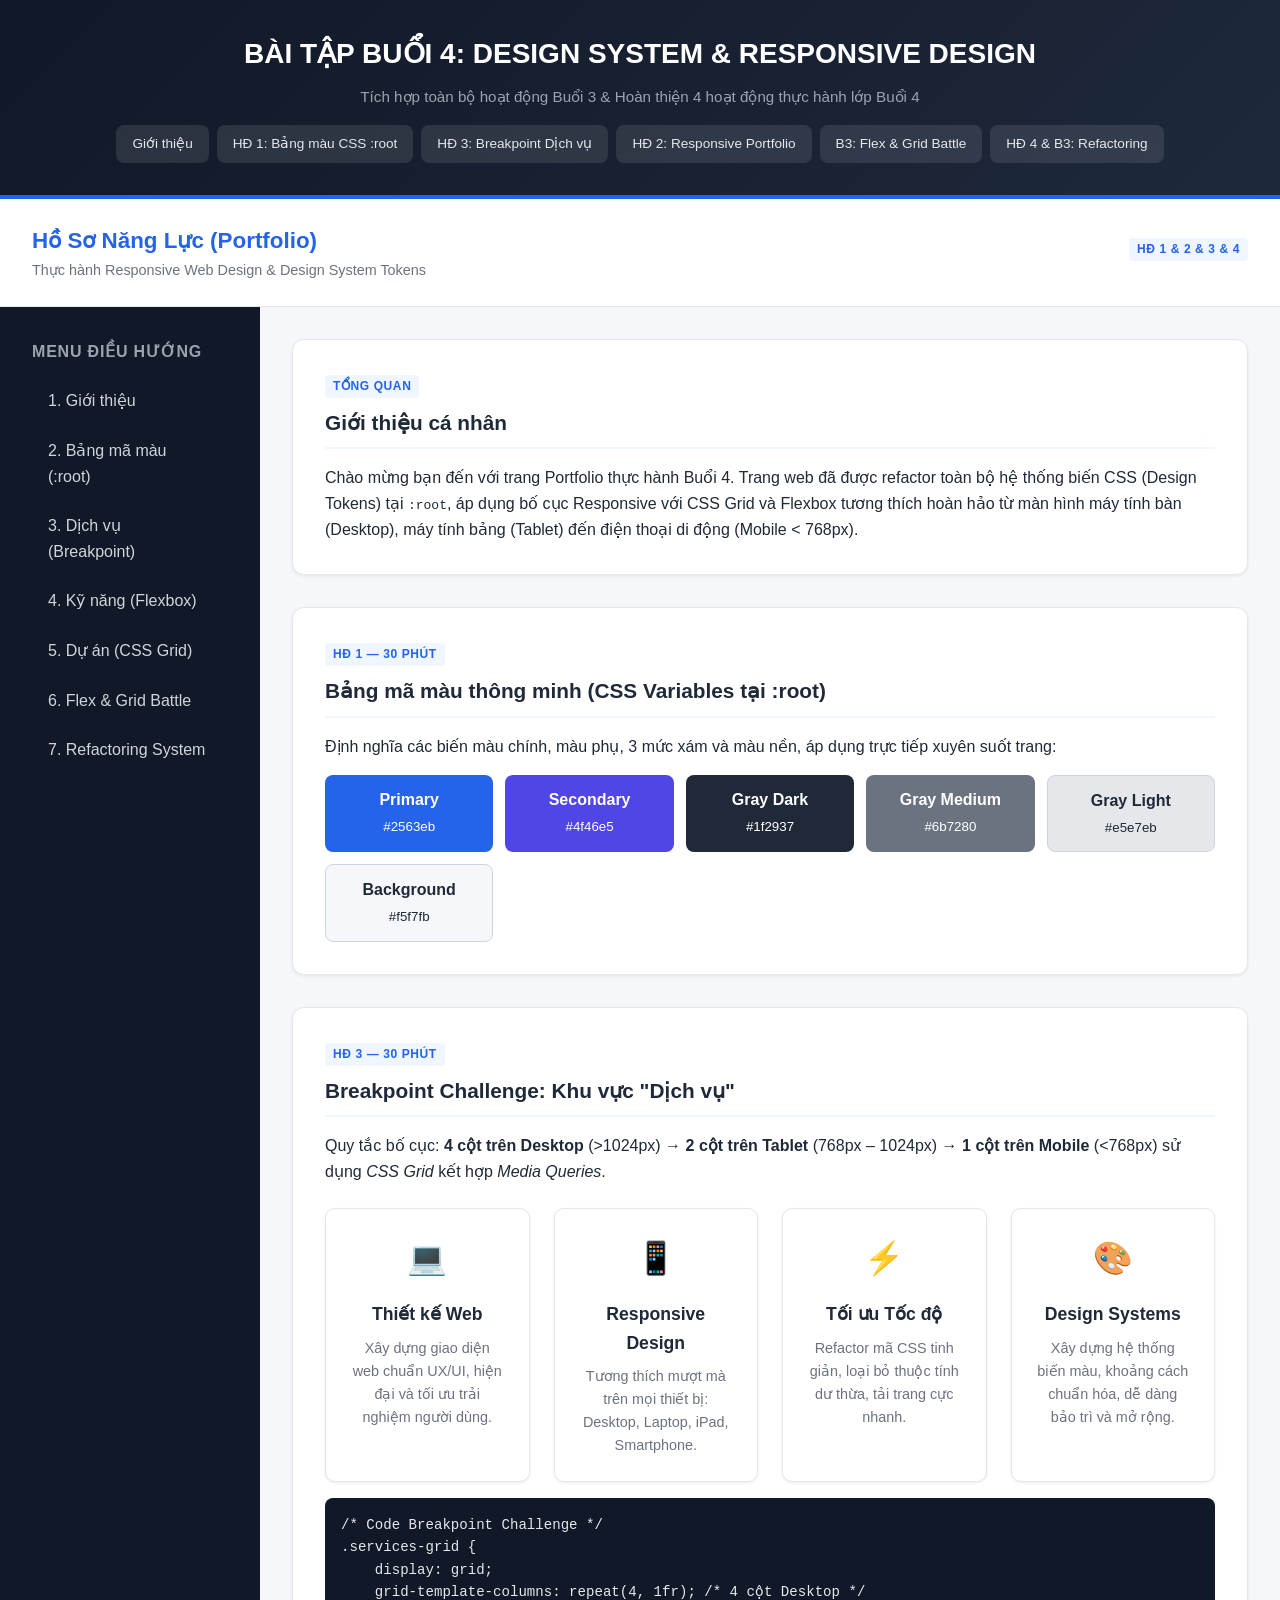
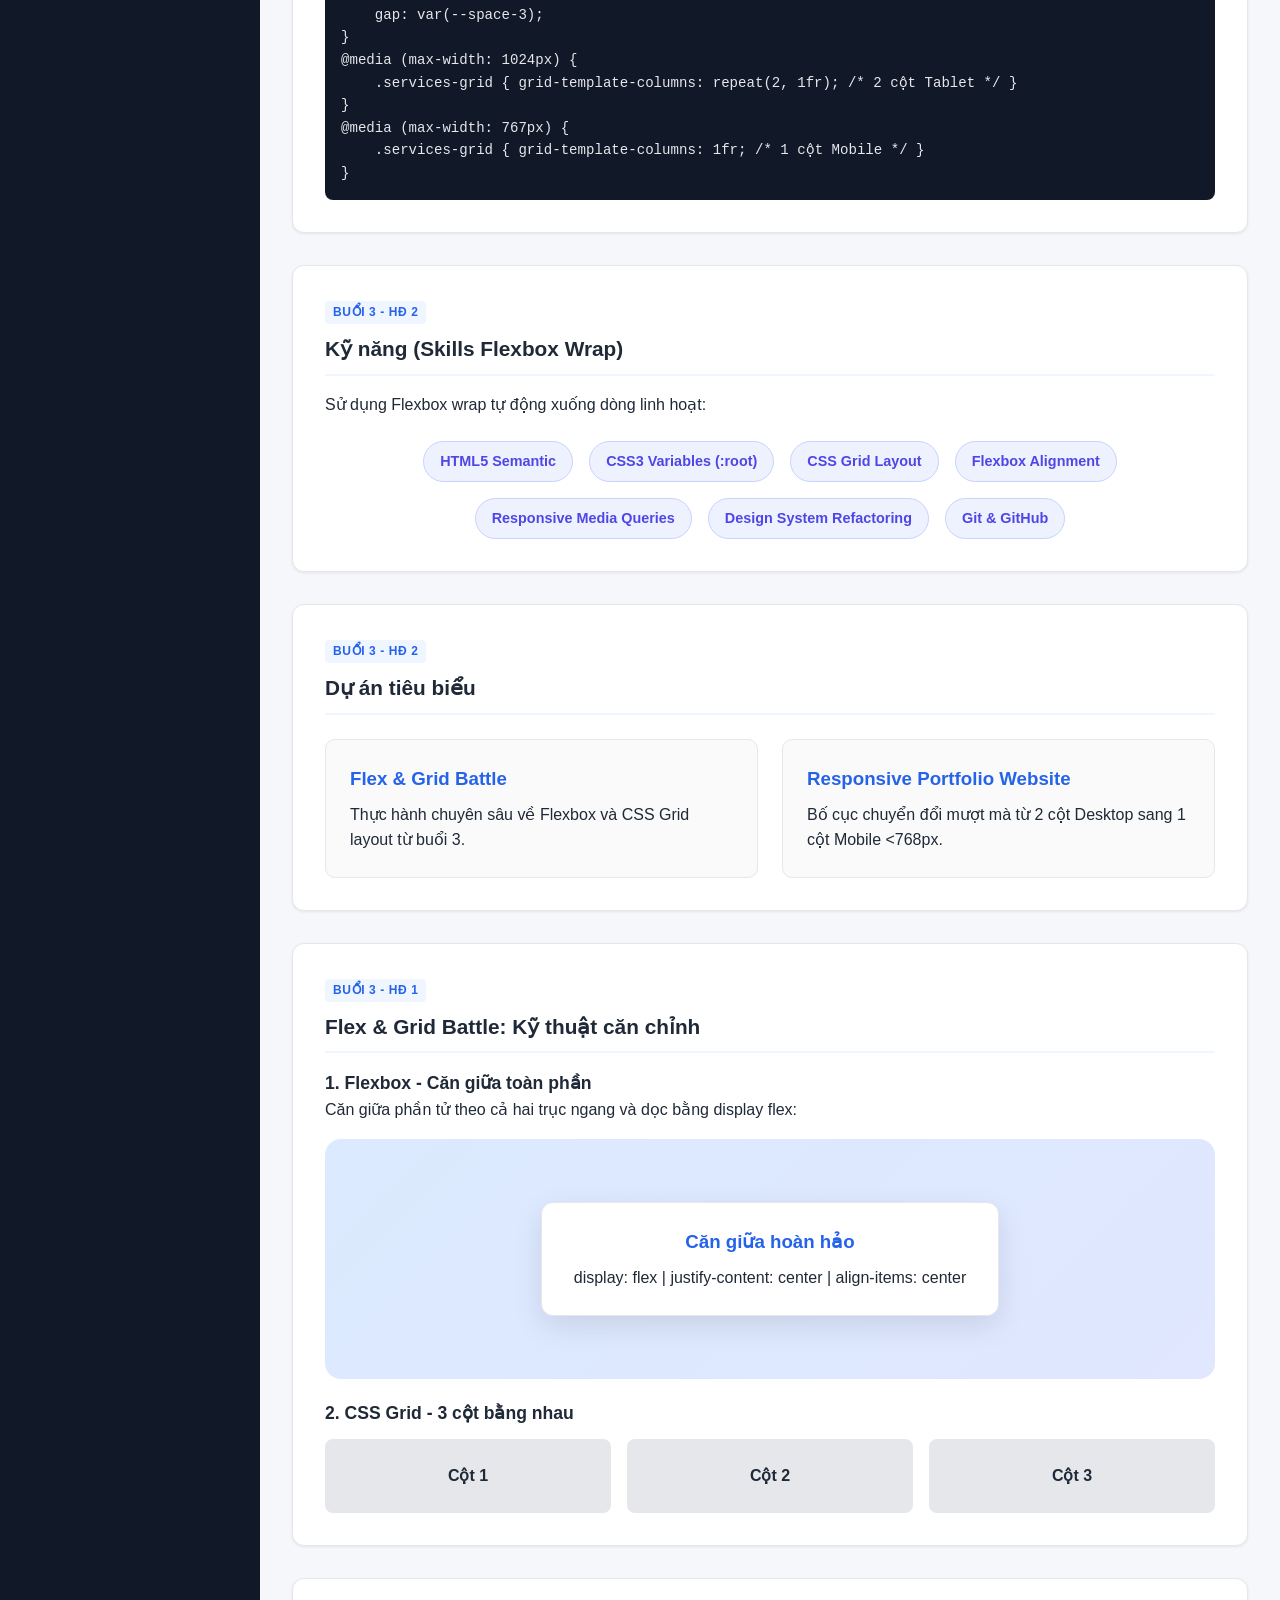
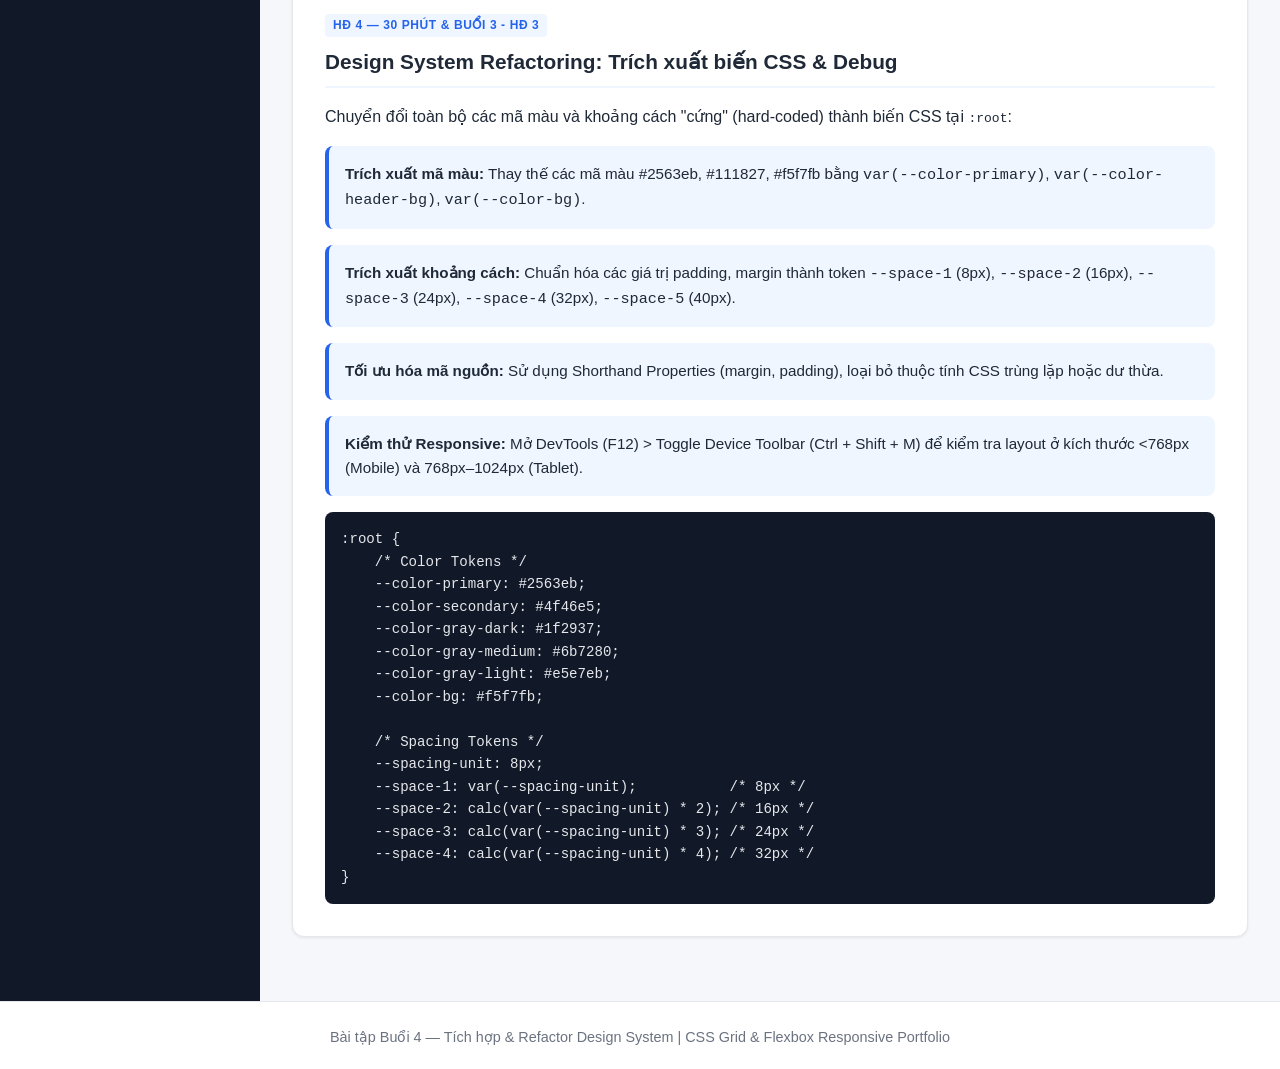
==== Bài tập buổi 4/index.html @ dbb535bb "Add: Hoan thanh bai tap buoi 4 va tich hop buoi 3" ====
<!DOCTYPE html>
<html lang="vi">
<head>
    <meta charset="UTF-8">
    <meta name="viewport" content="width=device-width, initial-scale=1.0">
    <title>Bài tập Buổi 4 - Hoạt động thực hành tại lớp</title>
    <style>
        /* ==========================================================================
           HĐ 1 & HĐ 4: BẢNG MÃ MÀU THÔNG MINH & DESIGN SYSTEM REFACTORING
           - Định nghĩa CSS Variables tại :root cho primary, secondary, 3 mức xám và nền
           - Trích xuất toàn bộ mã màu và khoảng cách có hệ thống
           ========================================================================== */
        :root {
            /* Palette Màu */
            --color-primary: #2563eb;          /* Primary Blue */
            --color-primary-hover: #1d4ed8;    /* Darker Blue */
            --color-primary-light: #eff6ff;    /* Light Blue Tint */
            --color-primary-subtle: #dbeafe;   /* Subtle Blue */
            
            --color-secondary: #4f46e5;        /* Indigo Accent */
            --color-secondary-light: #eef2ff;  /* Soft Indigo */
            --color-secondary-border: #c7d2fe; /* Indigo Border */

            /* 3 Mức Xám */
            --color-gray-dark: #1f2937;        /* Xám đậm (văn bản chính, tiêu đề) */
            --color-gray-medium: #6b7280;      /* Xám trung bình (muted text, phụ đề) */
            --color-gray-light: #e5e7eb;       /* Xám nhạt (đường viền, separator) */

            /* Nền & Bề mặt */
            --color-bg: #f5f7fb;               /* Nền trang */
            --color-surface: #ffffff;          /* Nền thẻ / card surface */
            --color-surface-subtle: #fafafa;   /* Nền sub-card / project item */
            --color-header-bg: #111827;        /* Nền header / sidebar tối */
            --color-header-text: #ffffff;      /* Chữ sáng màu */

            /* Design System: Spacing Tokens (Khoảng cách) */
            --spacing-unit: 8px;
            --space-1: var(--spacing-unit);                    /* 8px */
            --space-2: calc(var(--spacing-unit) * 2);          /* 16px */
            --space-3: calc(var(--spacing-unit) * 3);          /* 24px */
            --space-4: calc(var(--spacing-unit) * 4);          /* 32px */
            --space-5: calc(var(--spacing-unit) * 5);          /* 40px */

            /* Bo góc & Đổ bóng */
            --radius-sm: 8px;
            --radius-md: 10px;
            --radius-lg: 12px;
            --radius-xl: 16px;
            --radius-pill: 9999px;

            --shadow-sm: 0 1px 3px rgba(0, 0, 0, 0.08);
            --shadow-md: 0 4px 12px rgba(0, 0, 0, 0.06);
            --shadow-lg: 0 10px 30px rgba(0, 0, 0, 0.1);
        }

        /* Reset cơ bản */
        * {
            box-sizing: border-box;
            margin: 0;
            padding: 0;
        }

        body {
            font-family: Arial, sans-serif;
            background-color: var(--color-bg);
            color: var(--color-gray-dark);
            line-height: 1.6;
            min-height: 100vh;
        }

        /* Banner bài tập Buổi 4 */
        .session-banner {
            background: linear-gradient(135deg, var(--color-header-bg), #1e293b);
            color: var(--color-header-text);
            padding: var(--space-4) var(--space-3);
            text-align: center;
            border-bottom: 4px solid var(--color-primary);
        }

        .session-banner h1 {
            font-size: 1.75rem;
            margin-bottom: var(--space-1);
        }

        .session-banner p {
            color: #9ca3af;
            font-size: 0.95rem;
        }

        .nav-tabs {
            display: flex;
            justify-content: center;
            flex-wrap: wrap;
            gap: var(--space-1);
            margin-top: var(--space-2);
        }

        .nav-tab-link {
            display: inline-block;
            padding: var(--space-1) var(--space-2);
            background: rgba(255, 255, 255, 0.1);
            color: #e5e7eb;
            text-decoration: none;
            border-radius: var(--radius-sm);
            font-size: 0.85rem;
            transition: background 0.2s ease;
        }

        .nav-tab-link:hover {
            background: var(--color-primary);
            color: #ffffff;
        }

        /* Hoạt động Indicator Badge */
        .hd-tag {
            display: inline-block;
            font-size: 0.75rem;
            text-transform: uppercase;
            letter-spacing: 0.05em;
            font-weight: 700;
            padding: 2px 8px;
            border-radius: 4px;
            background: var(--color-primary-light);
            color: var(--color-primary);
            margin-bottom: var(--space-1);
        }

        /* ==========================================================================
           HĐ 2: RESPONSIVE PORTFOLIO
           - Desktop: Bố cục 2 cột (Sidebar 250px + Main 1fr)
           - Mobile (<768px): Biến bố cục 2 cột thành 1 cột
           ========================================================================== */
        .portfolio-wrapper {
            min-height: 100vh;
            display: grid;
            grid-template-columns: 260px 1fr;
            grid-template-rows: auto 1fr auto;
            grid-template-areas:
                "header header"
                "sidebar main"
                "footer footer";
        }

        .portfolio-header {
            grid-area: header;
            padding: var(--space-3) var(--space-4);
            background: var(--color-surface);
            border-bottom: 1px solid var(--color-gray-light);
            display: flex;
            justify-content: space-between;
            align-items: center;
            flex-wrap: wrap;
            gap: var(--space-2);
        }

        .portfolio-header .brand h2 {
            color: var(--color-primary);
            font-size: 1.4rem;
        }

        .portfolio-header .brand p {
            color: var(--color-gray-medium);
            font-size: 0.9rem;
        }

        .sidebar {
            grid-area: sidebar;
            padding: var(--space-4);
            background: var(--color-header-bg);
            color: var(--color-header-text);
        }

        .sidebar h3 {
            font-size: 1rem;
            margin-bottom: var(--space-2);
            text-transform: uppercase;
            color: #9ca3af;
            letter-spacing: 0.05em;
        }

        .sidebar nav {
            display: grid;
            gap: var(--space-1);
        }

        .sidebar a {
            padding: var(--space-1) var(--space-2);
            color: #d1d5db;
            text-decoration: none;
            border-radius: var(--radius-sm);
            transition: all 0.2s;
        }

        .sidebar a:hover {
            background: rgba(255, 255, 255, 0.1);
            color: #ffffff;
            transform: translateX(4px);
        }

        .portfolio-main {
            grid-area: main;
            padding: var(--space-4);
        }

        /* Thẻ nội dung (Cards) */
        .card {
            margin-bottom: var(--space-4);
            padding: var(--space-4);
            background: var(--color-surface);
            border: 1px solid var(--color-gray-light);
            border-radius: var(--radius-lg);
            box-shadow: var(--shadow-sm);
        }

        .card h2 {
            font-size: 1.3rem;
            margin-bottom: var(--space-2);
            color: var(--color-gray-dark);
            border-bottom: 2px solid var(--color-primary-light);
            padding-bottom: var(--space-1);
        }

        /* Flexbox Demo Căn giữa (Buổi 3 - HĐ 1) */
        .flex-demo {
            height: 240px;
            display: flex;
            justify-content: center;
            align-items: center;
            background: linear-gradient(135deg, var(--color-primary-subtle), #e0e7ff);
            border-radius: var(--radius-xl);
            margin: var(--space-2) 0;
        }

        .flex-box {
            padding: var(--space-3) var(--space-4);
            background: var(--color-surface);
            border-radius: var(--radius-lg);
            box-shadow: var(--shadow-lg);
            text-align: center;
            border: 1px solid var(--color-gray-light);
        }

        .flex-box h3 {
            color: var(--color-primary);
            margin-bottom: var(--space-1);
        }

        /* Skills Flexbox (Buổi 3 - HĐ 2) */
        .skills {
            display: flex;
            flex-wrap: wrap;
            justify-content: center;
            gap: var(--space-2);
            margin-top: var(--space-3);
        }

        .skill {
            padding: var(--space-1) var(--space-2);
            background: var(--color-secondary-light);
            border: 1px solid var(--color-secondary-border);
            color: var(--color-secondary);
            border-radius: var(--radius-pill);
            font-weight: 700;
            font-size: 0.9rem;
        }

        /* Projects Grid (Buổi 3 - HĐ 2) */
        .projects {
            display: grid;
            grid-template-columns: repeat(2, 1fr);
            gap: var(--space-3);
            margin-top: var(--space-3);
        }

        .project {
            padding: var(--space-3);
            background: var(--color-surface-subtle);
            border: 1px solid var(--color-gray-light);
            border-radius: var(--radius-md);
        }

        .project h3 {
            color: var(--color-primary);
            margin-bottom: var(--space-1);
        }

        /* ==========================================================================
           HĐ 3: BREAKPOINT CHALLENGE - KHU VỰC "DỊCH VỤ"
           - Desktop (>1024px): 4 cột
           - Tablet (768px - 1024px): 2 cột
           - Mobile (<768px): 1 cột
           ========================================================================== */
        .services-grid {
            display: grid;
            grid-template-columns: repeat(4, 1fr); /* Mặc định 4 cột trên Desktop */
            gap: var(--space-3);
            margin-top: var(--space-3);
        }

        .service-card {
            background: var(--color-surface);
            border: 1px solid var(--color-gray-light);
            border-radius: var(--radius-md);
            padding: var(--space-3);
            text-align: center;
            box-shadow: var(--shadow-sm);
            transition: transform 0.2s ease, box-shadow 0.2s ease;
        }

        .service-card:hover {
            transform: translateY(-4px);
            box-shadow: var(--shadow-md);
            border-color: var(--color-primary);
        }

        .service-icon {
            font-size: 2rem;
            margin-bottom: var(--space-2);
            display: inline-block;
        }

        .service-card h3 {
            font-size: 1.1rem;
            color: var(--color-gray-dark);
            margin-bottom: var(--space-1);
        }

        .service-card p {
            font-size: 0.9rem;
            color: var(--color-gray-medium);
        }

        /* Debug & Refactor Checklist (Buổi 3 - HĐ 3) */
        .checks {
            display: grid;
            gap: var(--space-2);
            margin-top: var(--space-2);
        }

        .check {
            padding: var(--space-2);
            border-left: 4px solid var(--color-primary);
            background: var(--color-primary-light);
            border-radius: var(--radius-sm);
            font-size: 0.95rem;
        }

        .code-block {
            margin-top: var(--space-2);
            padding: var(--space-2);
            background: var(--color-header-bg);
            color: #e5e7eb;
            border-radius: var(--radius-sm);
            overflow-x: auto;
            font-family: Consolas, monospace;
            font-size: 0.88rem;
        }

        pre {
            white-space: pre-wrap;
        }

        /* Footer */
        .portfolio-footer {
            grid-area: footer;
            padding: var(--space-3);
            text-align: center;
            background: var(--color-surface);
            border-top: 1px solid var(--color-gray-light);
            color: var(--color-gray-medium);
            font-size: 0.9rem;
        }

        /* ==========================================================================
           HĐ 2 & HĐ 3: MEDIA QUERIES & BREAKPOINTS
           - Tablet breakpoint: max-width: 1024px (Dịch vụ -> 2 cột)
           - Mobile breakpoint: max-width: 767px (Bố cục -> 1 cột, Dịch vụ -> 1 cột)
           ========================================================================== */

        /* Tablet Breakpoint (<= 1024px) */
        @media (max-width: 1024px) {
            .services-grid {
                grid-template-columns: repeat(2, 1fr); /* 2 cột Tablet */
            }
        }

        /* Mobile Breakpoint (< 768px) */
        @media (max-width: 767px) {
            /* HĐ 2: Chuyển bố cục 2 cột Desktop thành 1 cột trên Mobile <768px */
            .portfolio-wrapper {
                grid-template-columns: 1fr;
                grid-template-rows: auto auto 1fr auto;
                grid-template-areas:
                    "header"
                    "sidebar"
                    "main"
                    "footer";
            }

            .portfolio-header {
                flex-direction: column;
                align-items: flex-start;
            }

            .portfolio-main {
                padding: var(--space-2);
            }

            .projects {
                grid-template-columns: 1fr;
            }

            /* HĐ 3: Khu vực Dịch vụ 1 cột trên Mobile */
            .services-grid {
                grid-template-columns: 1fr;
            }

            .flex-demo {
                height: 180px;
            }

            .flex-box {
                padding: var(--space-2);
            }
        }
    </style>
</head>
<body>

    <!-- Header điều hướng nhanh của bài thực hành Buổi 4 -->
    <header class="session-banner">
        <h1>BÀI TẬP BUỔI 4: DESIGN SYSTEM & RESPONSIVE DESIGN</h1>
        <p>Tích hợp toàn bộ hoạt động Buổi 3 & Hoàn thiện 4 hoạt động thực hành lớp Buổi 4</p>
        <div class="nav-tabs">
            <a href="#about" class="nav-tab-link">Giới thiệu</a>
            <a href="#hd1-palette" class="nav-tab-link">HĐ 1: Bảng màu CSS :root</a>
            <a href="#services" class="nav-tab-link">HĐ 3: Breakpoint Dịch vụ</a>
            <a href="#portfolio-content" class="nav-tab-link">HĐ 2: Responsive Portfolio</a>
            <a href="#b3-flex-grid" class="nav-tab-link">B3: Flex & Grid Battle</a>
            <a href="#b3-refactor" class="nav-tab-link">HĐ 4 & B3: Refactoring</a>
        </div>
    </header>

    <!-- Bố cục Portfolio chính (HĐ 2: Desktop 2 cột -> Mobile <768px 1 cột) -->
    <div class="portfolio-wrapper">

        <!-- Header Portfolio -->
        <header class="portfolio-header">
            <div class="brand">
                <h2>Hồ Sơ Năng Lực (Portfolio)</h2>
                <p>Thực hành Responsive Web Design & Design System Tokens</p>
            </div>
            <div>
                <span class="hd-tag">HĐ 1 & 2 & 3 & 4</span>
            </div>
        </header>

        <!-- Sidebar Navigation -->
        <aside class="sidebar">
            <h3>Menu Điều Hướng</h3>
            <nav>
                <a href="#about">1. Giới thiệu</a>
                <a href="#hd1-palette">2. Bảng mã màu (:root)</a>
                <a href="#services">3. Dịch vụ (Breakpoint)</a>
                <a href="#skills">4. Kỹ năng (Flexbox)</a>
                <a href="#projects">5. Dự án (CSS Grid)</a>
                <a href="#b3-flex-grid">6. Flex & Grid Battle</a>
                <a href="#b3-refactor">7. Refactoring System</a>
            </nav>
        </aside>

        <!-- Main Content -->
        <main class="portfolio-main">

            <!-- Section 1: Giới thiệu -->
            <section class="card" id="about">
                <span class="hd-tag">Tổng quan</span>
                <h2>Giới thiệu cá nhân</h2>
                <p>
                    Chào mừng bạn đến với trang Portfolio thực hành Buổi 4. Trang web đã được refactor toàn bộ
                    hệ thống biến CSS (Design Tokens) tại <code>:root</code>, áp dụng bố cục Responsive với CSS Grid
                    và Flexbox tương thích hoàn hảo từ màn hình máy tính bàn (Desktop), máy tính bảng (Tablet)
                    đến điện thoại di động (Mobile &lt; 768px).
                </p>
            </section>

            <!-- Section 2: HĐ 1 — Bảng mã màu thông minh (:root) -->
            <section class="card" id="hd1-palette">
                <span class="hd-tag">HĐ 1 — 30 phút</span>
                <h2>Bảng mã màu thông minh (CSS Variables tại :root)</h2>
                <p>Định nghĩa các biến màu chính, màu phụ, 3 mức xám và màu nền, áp dụng trực tiếp xuyên suốt trang:</p>
                
                <div style="display: grid; grid-template-columns: repeat(auto-fit, minmax(140px, 1fr)); gap: 12px; margin-top: 16px;">
                    <div style="background: var(--color-primary); color: white; padding: 12px; border-radius: 8px; text-align: center;">
                        <strong>Primary</strong><br><small>#2563eb</small>
                    </div>
                    <div style="background: var(--color-secondary); color: white; padding: 12px; border-radius: 8px; text-align: center;">
                        <strong>Secondary</strong><br><small>#4f46e5</small>
                    </div>
                    <div style="background: var(--color-gray-dark); color: white; padding: 12px; border-radius: 8px; text-align: center;">
                        <strong>Gray Dark</strong><br><small>#1f2937</small>
                    </div>
                    <div style="background: var(--color-gray-medium); color: white; padding: 12px; border-radius: 8px; text-align: center;">
                        <strong>Gray Medium</strong><br><small>#6b7280</small>
                    </div>
                    <div style="background: var(--color-gray-light); color: var(--color-gray-dark); padding: 12px; border-radius: 8px; text-align: center; border: 1px solid #cbd5e1;">
                        <strong>Gray Light</strong><br><small>#e5e7eb</small>
                    </div>
                    <div style="background: var(--color-bg); color: var(--color-gray-dark); padding: 12px; border-radius: 8px; text-align: center; border: 1px solid #cbd5e1;">
                        <strong>Background</strong><br><small>#f5f7fb</small>
                    </div>
                </div>
            </section>

            <!-- Section 3: HĐ 3 — Breakpoint Challenge: Khu vực "Dịch vụ" -->
            <section class="card" id="services">
                <span class="hd-tag">HĐ 3 — 30 phút</span>
                <h2>Breakpoint Challenge: Khu vực "Dịch vụ"</h2>
                <p>
                    Quy tắc bố cục: <strong>4 cột trên Desktop</strong> (&gt;1024px) → <strong>2 cột trên Tablet</strong> (768px – 1024px) → <strong>1 cột trên Mobile</strong> (&lt;768px) sử dụng <em>CSS Grid</em> kết hợp <em>Media Queries</em>.
                </p>

                <div class="services-grid">
                    <article class="service-card">
                        <div class="service-icon">💻</div>
                        <h3>Thiết kế Web</h3>
                        <p>Xây dựng giao diện web chuẩn UX/UI, hiện đại và tối ưu trải nghiệm người dùng.</p>
                    </article>

                    <article class="service-card">
                        <div class="service-icon">📱</div>
                        <h3>Responsive Design</h3>
                        <p>Tương thích mượt mà trên mọi thiết bị: Desktop, Laptop, iPad, Smartphone.</p>
                    </article>

                    <article class="service-card">
                        <div class="service-icon">⚡</div>
                        <h3>Tối ưu Tốc độ</h3>
                        <p>Refactor mã CSS tinh giản, loại bỏ thuộc tính dư thừa, tải trang cực nhanh.</p>
                    </article>

                    <article class="service-card">
                        <div class="service-icon">🎨</div>
                        <h3>Design Systems</h3>
                        <p>Xây dựng hệ thống biến màu, khoảng cách chuẩn hóa, dễ dàng bảo trì và mở rộng.</p>
                    </article>
                </div>

                <div class="code-block">
<pre>/* Code Breakpoint Challenge */
.services-grid {
    display: grid;
    grid-template-columns: repeat(4, 1fr); /* 4 cột Desktop */
    gap: var(--space-3);
}
@media (max-width: 1024px) {
    .services-grid { grid-template-columns: repeat(2, 1fr); /* 2 cột Tablet */ }
}
@media (max-width: 767px) {
    .services-grid { grid-template-columns: 1fr; /* 1 cột Mobile */ }
}</pre>
                </div>
            </section>

            <!-- Section 4: Kỹ năng (Từ Buổi 3 - HĐ 2) -->
            <section class="card" id="skills">
                <span class="hd-tag">Buổi 3 - HĐ 2</span>
                <h2>Kỹ năng (Skills Flexbox Wrap)</h2>
                <p>Sử dụng Flexbox wrap tự động xuống dòng linh hoạt:</p>
                <div class="skills">
                    <div class="skill">HTML5 Semantic</div>
                    <div class="skill">CSS3 Variables (:root)</div>
                    <div class="skill">CSS Grid Layout</div>
                    <div class="skill">Flexbox Alignment</div>
                    <div class="skill">Responsive Media Queries</div>
                    <div class="skill">Design System Refactoring</div>
                    <div class="skill">Git & GitHub</div>
                </div>
            </section>

            <!-- Section 5: Dự án (Từ Buổi 3 - HĐ 2) -->
            <section class="card" id="projects">
                <span class="hd-tag">Buổi 3 - HĐ 2</span>
                <h2>Dự án tiêu biểu</h2>
                <div class="projects">
                    <article class="project">
                        <h3>Flex & Grid Battle</h3>
                        <p>Thực hành chuyên sâu về Flexbox và CSS Grid layout từ buổi 3.</p>
                    </article>
                    <article class="project">
                        <h3>Responsive Portfolio Website</h3>
                        <p>Bố cục chuyển đổi mượt mà từ 2 cột Desktop sang 1 cột Mobile &lt;768px.</p>
                    </article>
                </div>
            </section>

            <!-- Section 6: Tích hợp Buổi 3 - HĐ 1 (Flex & Grid Battle) -->
            <section class="card" id="b3-flex-grid">
                <span class="hd-tag">Buổi 3 - HĐ 1</span>
                <h2>Flex & Grid Battle: Kỹ thuật căn chỉnh</h2>
                
                <h3 style="font-size: 1.1rem; margin-top: 12px;">1. Flexbox - Căn giữa toàn phần</h3>
                <p>Căn giữa phần tử theo cả hai trục ngang và dọc bằng display flex:</p>
                <div class="flex-demo">
                    <div class="flex-box">
                        <h3>Căn giữa hoàn hảo</h3>
                        <p>display: flex | justify-content: center | align-items: center</p>
                    </div>
                </div>

                <h3 style="font-size: 1.1rem; margin-top: 20px;">2. CSS Grid - 3 cột bằng nhau</h3>
                <div style="display: grid; grid-template-columns: repeat(auto-fit, minmax(180px, 1fr)); gap: var(--space-2); margin-top: 12px;">
                    <div style="background: var(--color-gray-light); padding: var(--space-3); border-radius: var(--radius-sm); text-align: center; font-weight: bold;">Cột 1</div>
                    <div style="background: var(--color-gray-light); padding: var(--space-3); border-radius: var(--radius-sm); text-align: center; font-weight: bold;">Cột 2</div>
                    <div style="background: var(--color-gray-light); padding: var(--space-3); border-radius: var(--radius-sm); text-align: center; font-weight: bold;">Cột 3</div>
                </div>
            </section>

            <!-- Section 7: HĐ 4 & Buổi 3 - HĐ 3 (Design System Refactoring & Debug) -->
            <section class="card" id="b3-refactor">
                <span class="hd-tag">HĐ 4 — 30 phút & Buổi 3 - HĐ 3</span>
                <h2>Design System Refactoring: Trích xuất biến CSS & Debug</h2>
                <p>Chuyển đổi toàn bộ các mã màu và khoảng cách "cứng" (hard-coded) thành biến CSS tại <code>:root</code>:</p>

                <div class="checks">
                    <div class="check">
                        <strong>Trích xuất mã màu:</strong> Thay thế các mã màu #2563eb, #111827, #f5f7fb bằng <code>var(--color-primary)</code>, <code>var(--color-header-bg)</code>, <code>var(--color-bg)</code>.
                    </div>
                    <div class="check">
                        <strong>Trích xuất khoảng cách:</strong> Chuẩn hóa các giá trị padding, margin thành token <code>--space-1</code> (8px), <code>--space-2</code> (16px), <code>--space-3</code> (24px), <code>--space-4</code> (32px), <code>--space-5</code> (40px).
                    </div>
                    <div class="check">
                        <strong>Tối ưu hóa mã nguồn:</strong> Sử dụng Shorthand Properties (margin, padding), loại bỏ thuộc tính CSS trùng lặp hoặc dư thừa.
                    </div>
                    <div class="check">
                        <strong>Kiểm thử Responsive:</strong> Mở DevTools (F12) &gt; Toggle Device Toolbar (Ctrl + Shift + M) để kiểm tra layout ở kích thước &lt;768px (Mobile) và 768px–1024px (Tablet).
                    </div>
                </div>

                <div class="code-block">
<pre>:root {
    /* Color Tokens */
    --color-primary: #2563eb;
    --color-secondary: #4f46e5;
    --color-gray-dark: #1f2937;
    --color-gray-medium: #6b7280;
    --color-gray-light: #e5e7eb;
    --color-bg: #f5f7fb;

    /* Spacing Tokens */
    --spacing-unit: 8px;
    --space-1: var(--spacing-unit);           /* 8px */
    --space-2: calc(var(--spacing-unit) * 2); /* 16px */
    --space-3: calc(var(--spacing-unit) * 3); /* 24px */
    --space-4: calc(var(--spacing-unit) * 4); /* 32px */
}</pre>
                </div>
            </section>

        </main>

        <!-- Footer -->
        <footer class="portfolio-footer">
            <p>Bài tập Buổi 4 — Tích hợp & Refactor Design System | CSS Grid & Flexbox Responsive Portfolio</p>
        </footer>

    </div>

</body>
</html>
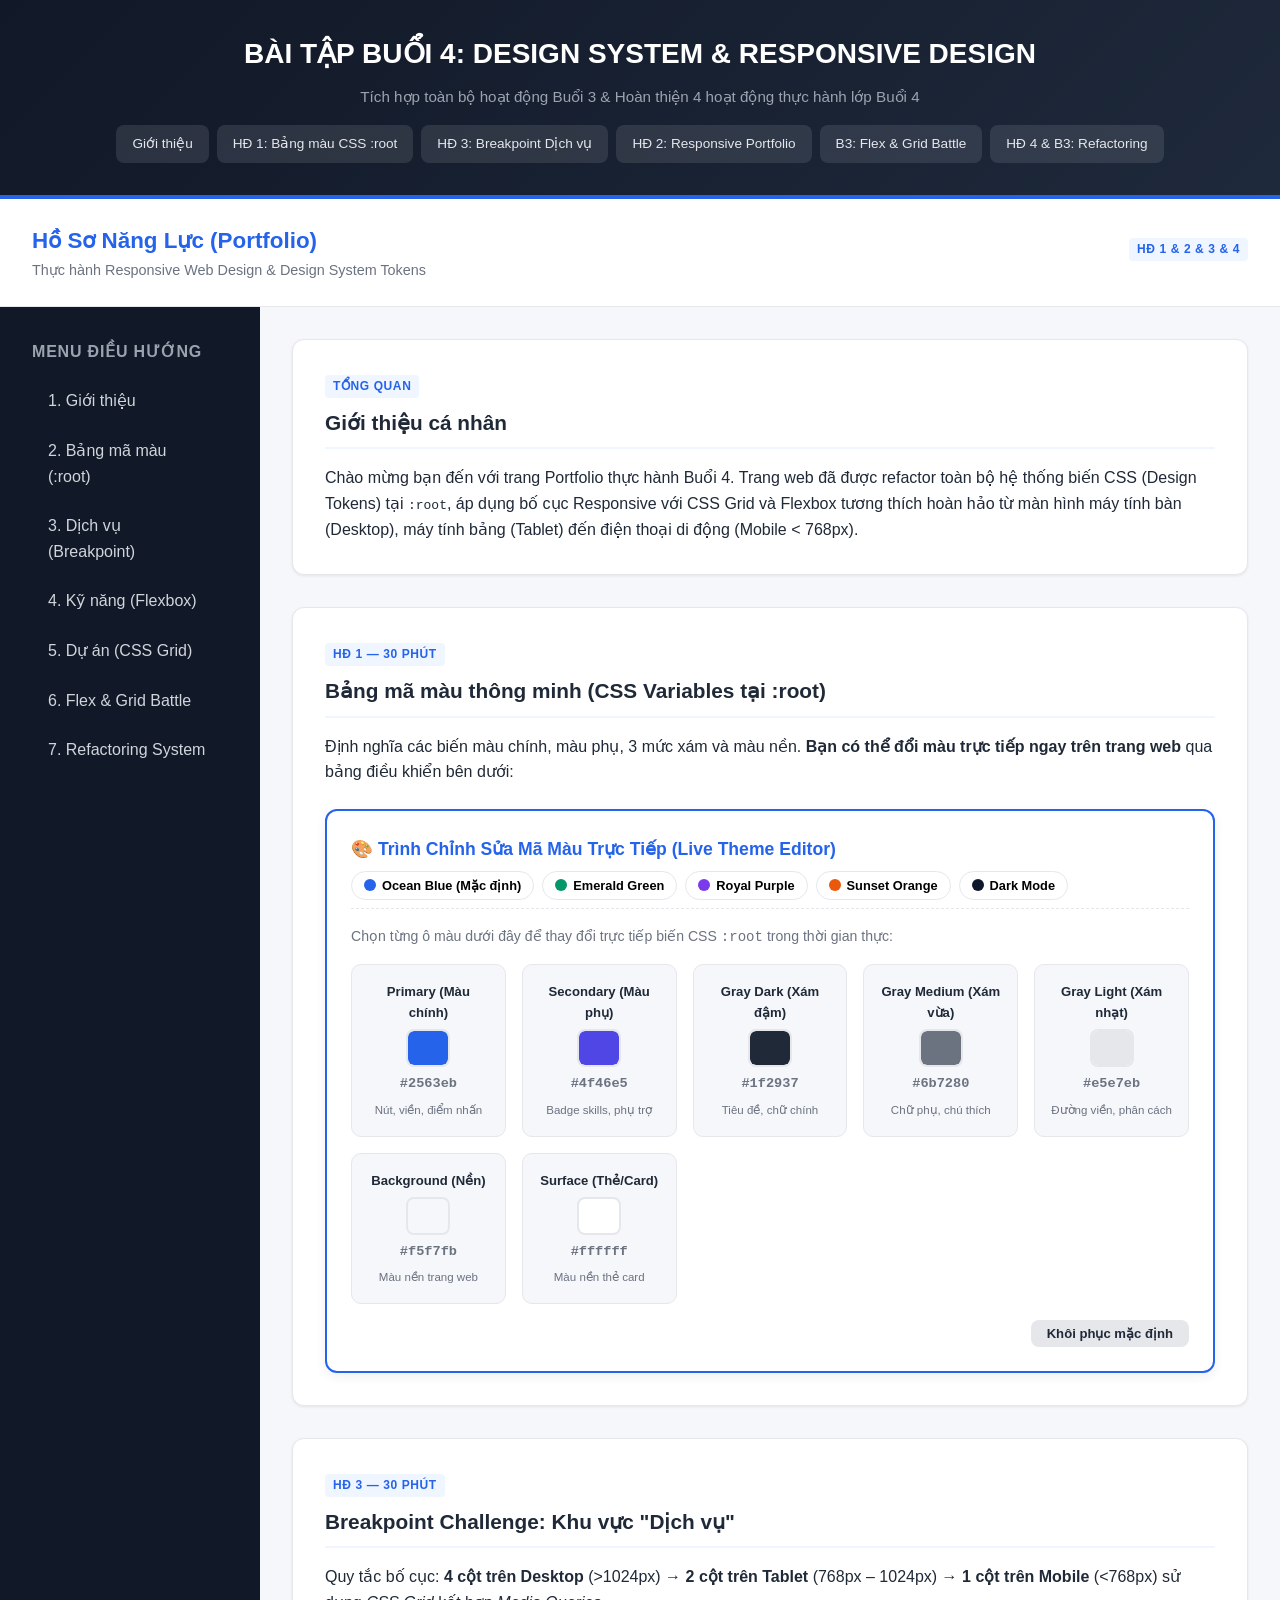
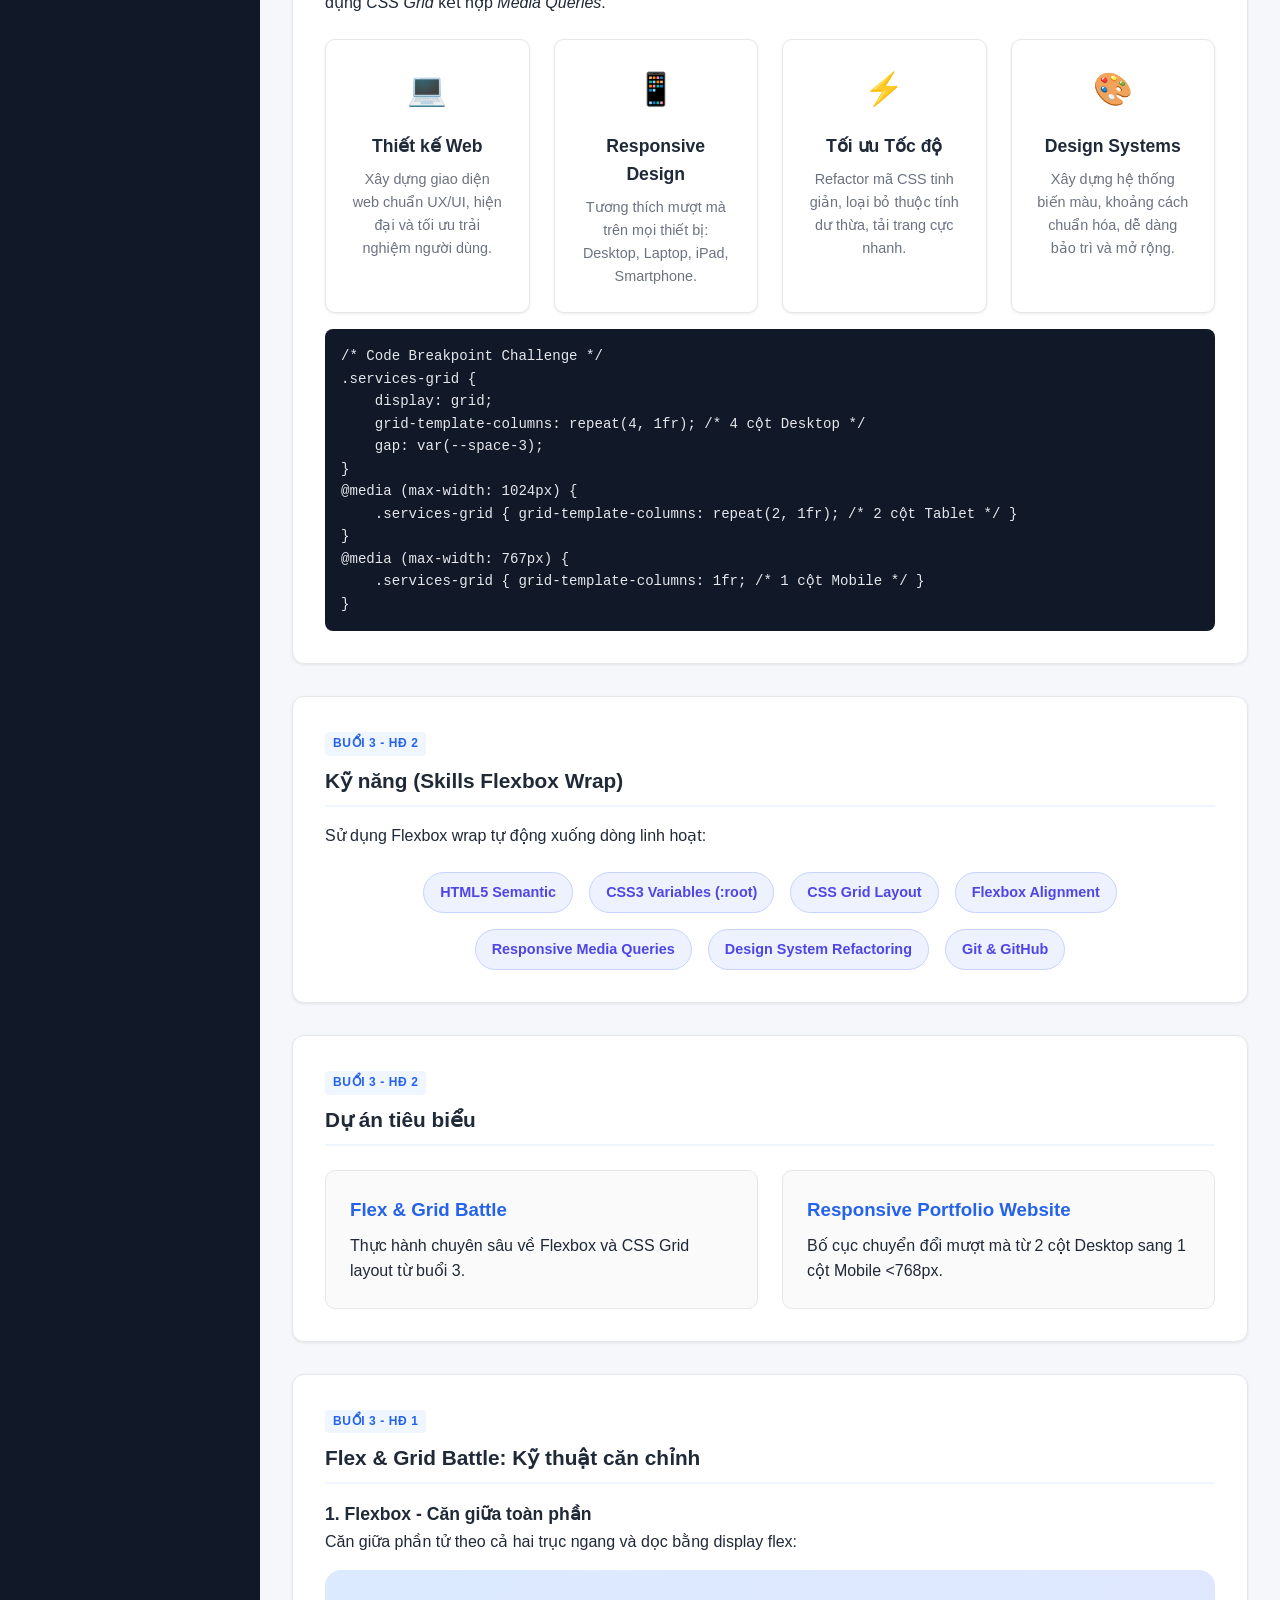
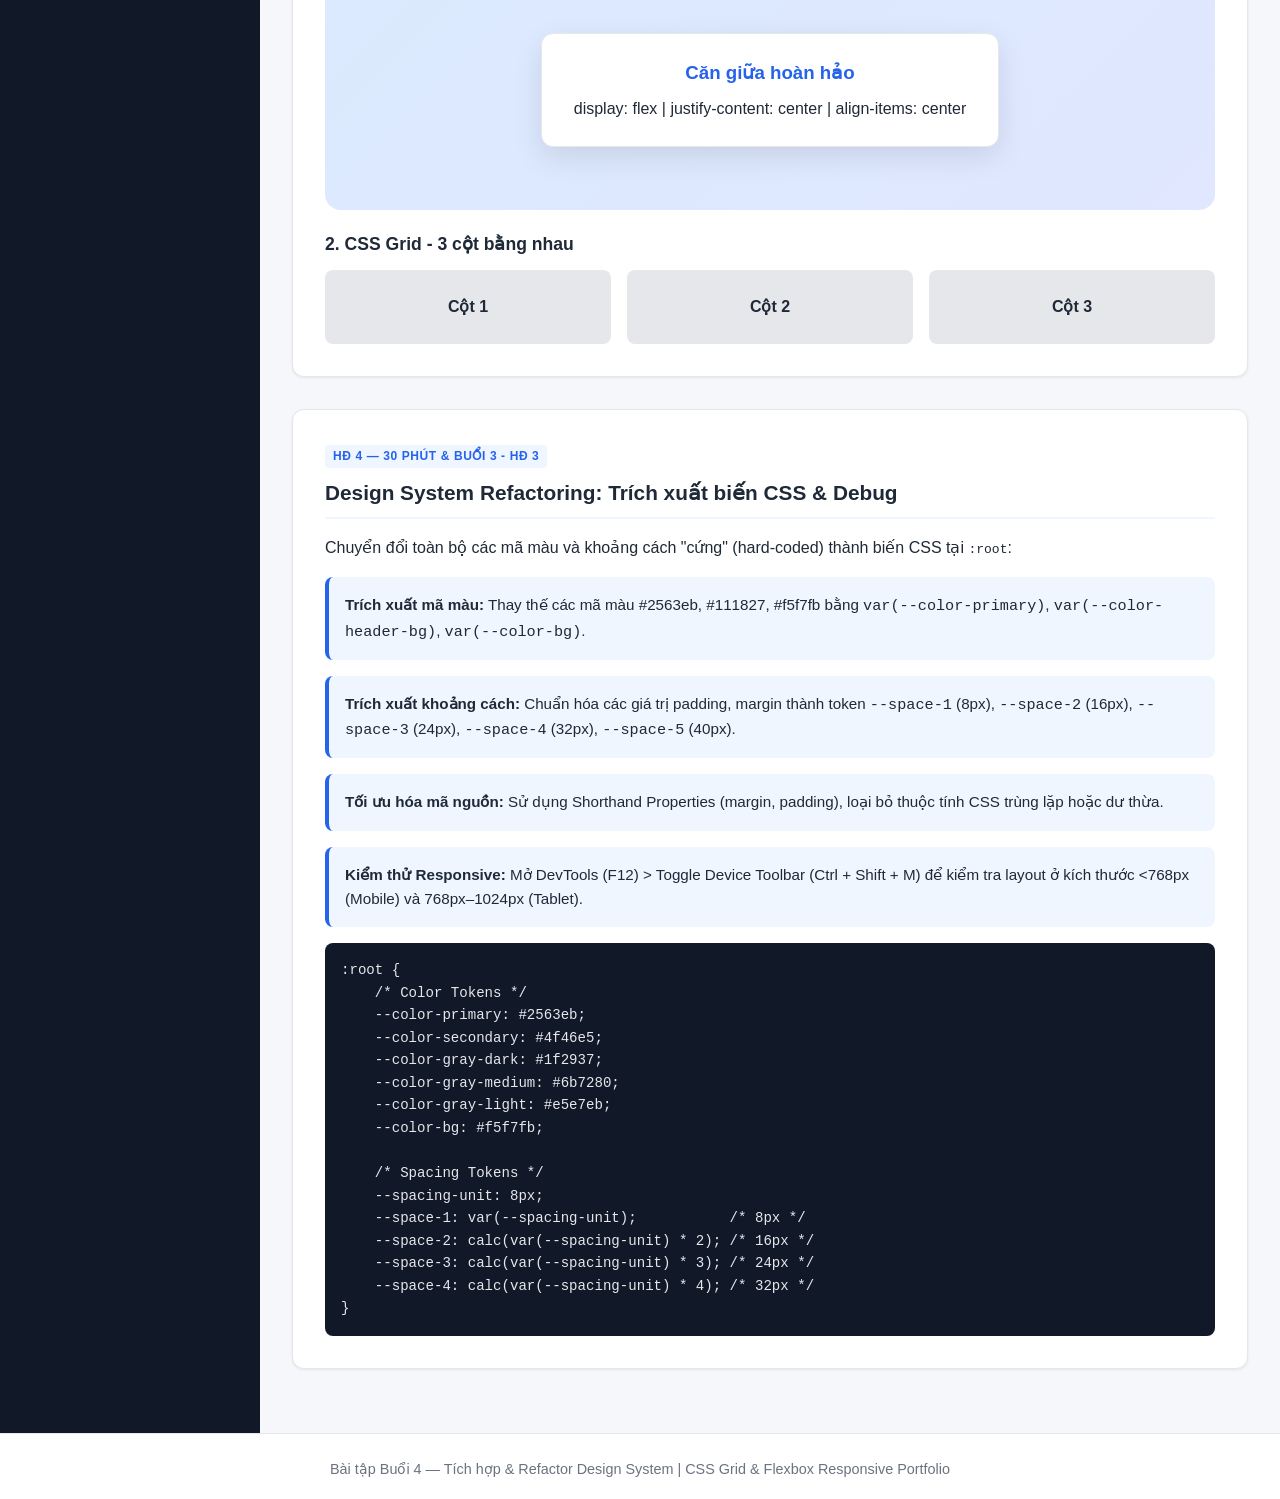
==== commit f2825b29: "Feat: Them cong cu doi mau CSS Variables truc tiep tren web cho buoi 4" ====
--- a/Bài tập buổi 4/index.html
+++ b/Bài tập buổi 4/index.html
@@ -11,7 +11,7 @@
            - Trích xuất toàn bộ mã màu và khoảng cách có hệ thống
            ========================================================================== */
         :root {
-            /* Palette Màu */
+            /* Palette Màu Mặc Định (Có thể đổi trực tiếp qua bộ chọn màu) */
             --color-primary: #2563eb;          /* Primary Blue */
             --color-primary-hover: #1d4ed8;    /* Darker Blue */
             --color-primary-light: #eff6ff;    /* Light Blue Tint */
@@ -58,6 +58,7 @@
             box-sizing: border-box;
             margin: 0;
             padding: 0;
+            transition: background-color 0.25s ease, color 0.25s ease, border-color 0.25s ease;
         }
 
         body {
@@ -125,9 +126,152 @@
             margin-bottom: var(--space-1);
         }
 
+        /* Bộ điều khiển bảng màu trực tiếp (Interactive Color Customizer) */
+        .color-customizer-panel {
+            background: var(--color-surface);
+            border: 2px solid var(--color-primary);
+            border-radius: var(--radius-lg);
+            padding: var(--space-3);
+            margin-top: var(--space-3);
+            box-shadow: var(--shadow-md);
+        }
+
+        .customizer-title {
+            display: flex;
+            align-items: center;
+            justify-content: space-between;
+            flex-wrap: wrap;
+            gap: var(--space-1);
+            margin-bottom: var(--space-2);
+            border-bottom: 1px dashed var(--color-gray-light);
+            padding-bottom: var(--space-1);
+        }
+
+        .customizer-title h3 {
+            color: var(--color-primary);
+            font-size: 1.1rem;
+        }
+
+        .theme-preset-buttons {
+            display: flex;
+            flex-wrap: wrap;
+            gap: 8px;
+        }
+
+        .preset-btn {
+            border: 1px solid var(--color-gray-light);
+            background: var(--color-surface);
+            padding: 6px 12px;
+            border-radius: var(--radius-pill);
+            cursor: pointer;
+            font-size: 0.8rem;
+            font-weight: bold;
+            display: inline-flex;
+            align-items: center;
+            gap: 6px;
+            transition: all 0.2s;
+        }
+
+        .preset-btn:hover {
+            transform: scale(1.05);
+            border-color: var(--color-primary);
+        }
+
+        .preset-dot {
+            width: 12px;
+            height: 12px;
+            border-radius: 50%;
+            display: inline-block;
+        }
+
+        .color-inputs-grid {
+            display: grid;
+            grid-template-columns: repeat(auto-fit, minmax(140px, 1fr));
+            gap: var(--space-2);
+            margin-top: var(--space-2);
+        }
+
+        .color-input-card {
+            background: var(--color-bg);
+            border: 1px solid var(--color-gray-light);
+            border-radius: var(--radius-md);
+            padding: var(--space-2);
+            display: flex;
+            flex-direction: column;
+            align-items: center;
+            gap: 6px;
+            text-align: center;
+        }
+
+        .color-input-card label {
+            font-size: 0.82rem;
+            font-weight: bold;
+            color: var(--color-gray-dark);
+        }
+
+        .color-picker-control {
+            display: flex;
+            align-items: center;
+            gap: 8px;
+            width: 100%;
+            justify-content: center;
+        }
+
+        .color-input-card input[type="color"] {
+            -webkit-appearance: none;
+            -moz-appearance: none;
+            appearance: none;
+            width: 44px;
+            height: 38px;
+            border: 2px solid var(--color-gray-light);
+            border-radius: 8px;
+            cursor: pointer;
+            background: none;
+            padding: 0;
+        }
+
+        .color-input-card input[type="color"]::-webkit-color-swatch-wrapper {
+            padding: 0;
+        }
+
+        .color-input-card input[type="color"]::-webkit-color-swatch {
+            border: none;
+            border-radius: 6px;
+        }
+
+        .color-hex-val {
+            font-family: monospace;
+            font-size: 0.85rem;
+            color: var(--color-gray-medium);
+            font-weight: 600;
+        }
+
+        .color-role-hint {
+            font-size: 0.72rem;
+            color: var(--color-gray-medium);
+        }
+
+        .reset-color-btn {
+            margin-top: var(--space-2);
+            padding: 6px 16px;
+            background: var(--color-gray-light);
+            color: var(--color-gray-dark);
+            border: none;
+            border-radius: var(--radius-sm);
+            cursor: pointer;
+            font-size: 0.82rem;
+            font-weight: bold;
+            transition: all 0.2s;
+        }
+
+        .reset-color-btn:hover {
+            background: var(--color-gray-medium);
+            color: white;
+        }
+
         /* ==========================================================================
            HĐ 2: RESPONSIVE PORTFOLIO
-           - Desktop: Bố cục 2 cột (Sidebar 250px + Main 1fr)
+           - Desktop: Bố cục 2 cột (Sidebar 260px + Main 1fr)
            - Mobile (<768px): Biến bố cục 2 cột thành 1 cột
            ========================================================================== */
         .portfolio-wrapper {
@@ -484,30 +628,113 @@
                 </p>
             </section>
 
-            <!-- Section 2: HĐ 1 — Bảng mã màu thông minh (:root) -->
+            <!-- Section 2: HĐ 1 — Bảng mã màu thông minh (:root) + Công cụ đổi màu tương tác -->
             <section class="card" id="hd1-palette">
                 <span class="hd-tag">HĐ 1 — 30 phút</span>
                 <h2>Bảng mã màu thông minh (CSS Variables tại :root)</h2>
-                <p>Định nghĩa các biến màu chính, màu phụ, 3 mức xám và màu nền, áp dụng trực tiếp xuyên suốt trang:</p>
+                <p>Định nghĩa các biến màu chính, màu phụ, 3 mức xám và màu nền. <strong>Bạn có thể đổi màu trực tiếp ngay trên trang web</strong> qua bảng điều khiển bên dưới:</p>
                 
-                <div style="display: grid; grid-template-columns: repeat(auto-fit, minmax(140px, 1fr)); gap: 12px; margin-top: 16px;">
-                    <div style="background: var(--color-primary); color: white; padding: 12px; border-radius: 8px; text-align: center;">
-                        <strong>Primary</strong><br><small>#2563eb</small>
+                <!-- Bảng tương tác đổi màu trực tiếp trên web -->
+                <div class="color-customizer-panel">
+                    <div class="customizer-title">
+                        <h3>🎨 Trình Chỉnh Sửa Mã Màu Trực Tiếp (Live Theme Editor)</h3>
+                        <div class="theme-preset-buttons">
+                            <button type="button" class="preset-btn" onclick="applyPreset('blue')">
+                                <span class="preset-dot" style="background: #2563eb;"></span> Ocean Blue (Mặc định)
+                            </button>
+                            <button type="button" class="preset-btn" onclick="applyPreset('emerald')">
+                                <span class="preset-dot" style="background: #059669;"></span> Emerald Green
+                            </button>
+                            <button type="button" class="preset-btn" onclick="applyPreset('purple')">
+                                <span class="preset-dot" style="background: #7c3aed;"></span> Royal Purple
+                            </button>
+                            <button type="button" class="preset-btn" onclick="applyPreset('sunset')">
+                                <span class="preset-dot" style="background: #ea580c;"></span> Sunset Orange
+                            </button>
+                            <button type="button" class="preset-btn" onclick="applyPreset('dark')">
+                                <span class="preset-dot" style="background: #0f172a;"></span> Dark Mode
+                            </button>
+                        </div>
                     </div>
-                    <div style="background: var(--color-secondary); color: white; padding: 12px; border-radius: 8px; text-align: center;">
-                        <strong>Secondary</strong><br><small>#4f46e5</small>
+
+                    <p style="font-size: 0.88rem; color: var(--color-gray-medium); margin-bottom: 12px;">
+                        Chọn từng ô màu dưới đây để thay đổi trực tiếp biến CSS <code>:root</code> trong thời gian thực:
+                    </p>
+
+                    <div class="color-inputs-grid">
+                        <!-- Primary Color -->
+                        <div class="color-input-card">
+                            <label for="picker-primary">Primary (Màu chính)</label>
+                            <div class="color-picker-control">
+                                <input type="color" id="picker-primary" value="#2563eb" oninput="updateCssVar('--color-primary', this.value, 'hex-primary')">
+                            </div>
+                            <span class="color-hex-val" id="hex-primary">#2563eb</span>
+                            <span class="color-role-hint">Nút, viền, điểm nhấn</span>
+                        </div>
+
+                        <!-- Secondary Color -->
+                        <div class="color-input-card">
+                            <label for="picker-secondary">Secondary (Màu phụ)</label>
+                            <div class="color-picker-control">
+                                <input type="color" id="picker-secondary" value="#4f46e5" oninput="updateCssVar('--color-secondary', this.value, 'hex-secondary')">
+                            </div>
+                            <span class="color-hex-val" id="hex-secondary">#4f46e5</span>
+                            <span class="color-role-hint">Badge skills, phụ trợ</span>
+                        </div>
+
+                        <!-- Gray Dark -->
+                        <div class="color-input-card">
+                            <label for="picker-gray-dark">Gray Dark (Xám đậm)</label>
+                            <div class="color-picker-control">
+                                <input type="color" id="picker-gray-dark" value="#1f2937" oninput="updateCssVar('--color-gray-dark', this.value, 'hex-gray-dark')">
+                            </div>
+                            <span class="color-hex-val" id="hex-gray-dark">#1f2937</span>
+                            <span class="color-role-hint">Tiêu đề, chữ chính</span>
+                        </div>
+
+                        <!-- Gray Medium -->
+                        <div class="color-input-card">
+                            <label for="picker-gray-medium">Gray Medium (Xám vừa)</label>
+                            <div class="color-picker-control">
+                                <input type="color" id="picker-gray-medium" value="#6b7280" oninput="updateCssVar('--color-gray-medium', this.value, 'hex-gray-medium')">
+                            </div>
+                            <span class="color-hex-val" id="hex-gray-medium">#6b7280</span>
+                            <span class="color-role-hint">Chữ phụ, chú thích</span>
+                        </div>
+
+                        <!-- Gray Light -->
+                        <div class="color-input-card">
+                            <label for="picker-gray-light">Gray Light (Xám nhạt)</label>
+                            <div class="color-picker-control">
+                                <input type="color" id="picker-gray-light" value="#e5e7eb" oninput="updateCssVar('--color-gray-light', this.value, 'hex-gray-light')">
+                            </div>
+                            <span class="color-hex-val" id="hex-gray-light">#e5e7eb</span>
+                            <span class="color-role-hint">Đường viền, phân cách</span>
+                        </div>
+
+                        <!-- Background Color -->
+                        <div class="color-input-card">
+                            <label for="picker-bg">Background (Nền)</label>
+                            <div class="color-picker-control">
+                                <input type="color" id="picker-bg" value="#f5f7fb" oninput="updateCssVar('--color-bg', this.value, 'hex-bg')">
+                            </div>
+                            <span class="color-hex-val" id="hex-bg">#f5f7fb</span>
+                            <span class="color-role-hint">Màu nền trang web</span>
+                        </div>
+
+                        <!-- Surface Color -->
+                        <div class="color-input-card">
+                            <label for="picker-surface">Surface (Thẻ/Card)</label>
+                            <div class="color-picker-control">
+                                <input type="color" id="picker-surface" value="#ffffff" oninput="updateCssVar('--color-surface', this.value, 'hex-surface')">
+                            </div>
+                            <span class="color-hex-val" id="hex-surface">#ffffff</span>
+                            <span class="color-role-hint">Màu nền thẻ card</span>
+                        </div>
                     </div>
-                    <div style="background: var(--color-gray-dark); color: white; padding: 12px; border-radius: 8px; text-align: center;">
-                        <strong>Gray Dark</strong><br><small>#1f2937</small>
-                    </div>
-                    <div style="background: var(--color-gray-medium); color: white; padding: 12px; border-radius: 8px; text-align: center;">
-                        <strong>Gray Medium</strong><br><small>#6b7280</small>
-                    </div>
-                    <div style="background: var(--color-gray-light); color: var(--color-gray-dark); padding: 12px; border-radius: 8px; text-align: center; border: 1px solid #cbd5e1;">
-                        <strong>Gray Light</strong><br><small>#e5e7eb</small>
-                    </div>
-                    <div style="background: var(--color-bg); color: var(--color-gray-dark); padding: 12px; border-radius: 8px; text-align: center; border: 1px solid #cbd5e1;">
-                        <strong>Background</strong><br><small>#f5f7fb</small>
+
+                    <div style="text-align: right;">
+                        <button type="button" class="reset-color-btn" onclick="applyPreset('blue')">Khôi phục mặc định</button>
                     </div>
                 </div>
             </section>
@@ -666,5 +893,95 @@
 
     </div>
 
+    <!-- Script đổi biến CSS Variables trực tiếp trên Web -->
+    <script>
+        const root = document.documentElement;
+
+        function updateCssVar(varName, colorVal, hexDisplayId) {
+            root.style.setProperty(varName, colorVal);
+            if (hexDisplayId) {
+                const el = document.getElementById(hexDisplayId);
+                if (el) el.innerText = colorVal.toLowerCase();
+            }
+
+            // Đồng bộ màu bổ trợ tự động khi đổi primary
+            if (varName === '--color-primary') {
+                root.style.setProperty('--color-primary-light', colorVal + '1a'); // 10% opacity tint
+                root.style.setProperty('--color-primary-subtle', colorVal + '33'); // 20% opacity tint
+            }
+            // Đồng bộ màu bổ trợ tự động khi đổi secondary
+            if (varName === '--color-secondary') {
+                root.style.setProperty('--color-secondary-light', colorVal + '1a');
+                root.style.setProperty('--color-secondary-border', colorVal + '4d');
+            }
+        }
+
+        const presets = {
+            blue: {
+                primary: '#2563eb',
+                secondary: '#4f46e5',
+                grayDark: '#1f2937',
+                grayMedium: '#6b7280',
+                grayLight: '#e5e7eb',
+                bg: '#f5f7fb',
+                surface: '#ffffff'
+            },
+            emerald: {
+                primary: '#059669',
+                secondary: '#0d9488',
+                grayDark: '#132a13',
+                grayMedium: '#4b5563',
+                grayLight: '#d1fae5',
+                bg: '#f0fdf4',
+                surface: '#ffffff'
+            },
+            purple: {
+                primary: '#7c3aed',
+                secondary: '#c026d3',
+                grayDark: '#1e1b4b',
+                grayMedium: '#6b7280',
+                grayLight: '#ede9fe',
+                bg: '#faf5ff',
+                surface: '#ffffff'
+            },
+            sunset: {
+                primary: '#ea580c',
+                secondary: '#d97706',
+                grayDark: '#292524',
+                grayMedium: '#78716c',
+                grayLight: '#fed7aa',
+                bg: '#fff7ed',
+                surface: '#ffffff'
+            },
+            dark: {
+                primary: '#38bdf8',
+                secondary: '#818cf8',
+                grayDark: '#f3f4f6',
+                grayMedium: '#9ca3af',
+                grayLight: '#334155',
+                bg: '#0f172a',
+                surface: '#1e293b'
+            }
+        };
+
+        function applyPreset(presetKey) {
+            const p = presets[presetKey];
+            if (!p) return;
+
+            setControlValue('picker-primary', 'hex-primary', '--color-primary', p.primary);
+            setControlValue('picker-secondary', 'hex-secondary', '--color-secondary', p.secondary);
+            setControlValue('picker-gray-dark', 'hex-gray-dark', '--color-gray-dark', p.grayDark);
+            setControlValue('picker-gray-medium', 'hex-gray-medium', '--color-gray-medium', p.grayMedium);
+            setControlValue('picker-gray-light', 'hex-gray-light', '--color-gray-light', p.grayLight);
+            setControlValue('picker-bg', 'hex-bg', '--color-bg', p.bg);
+            setControlValue('picker-surface', 'hex-surface', '--color-surface', p.surface);
+        }
+
+        function setControlValue(pickerId, hexId, varName, val) {
+            const picker = document.getElementById(pickerId);
+            if (picker) picker.value = val;
+            updateCssVar(varName, val, hexId);
+        }
+    </script>
 </body>
 </html>
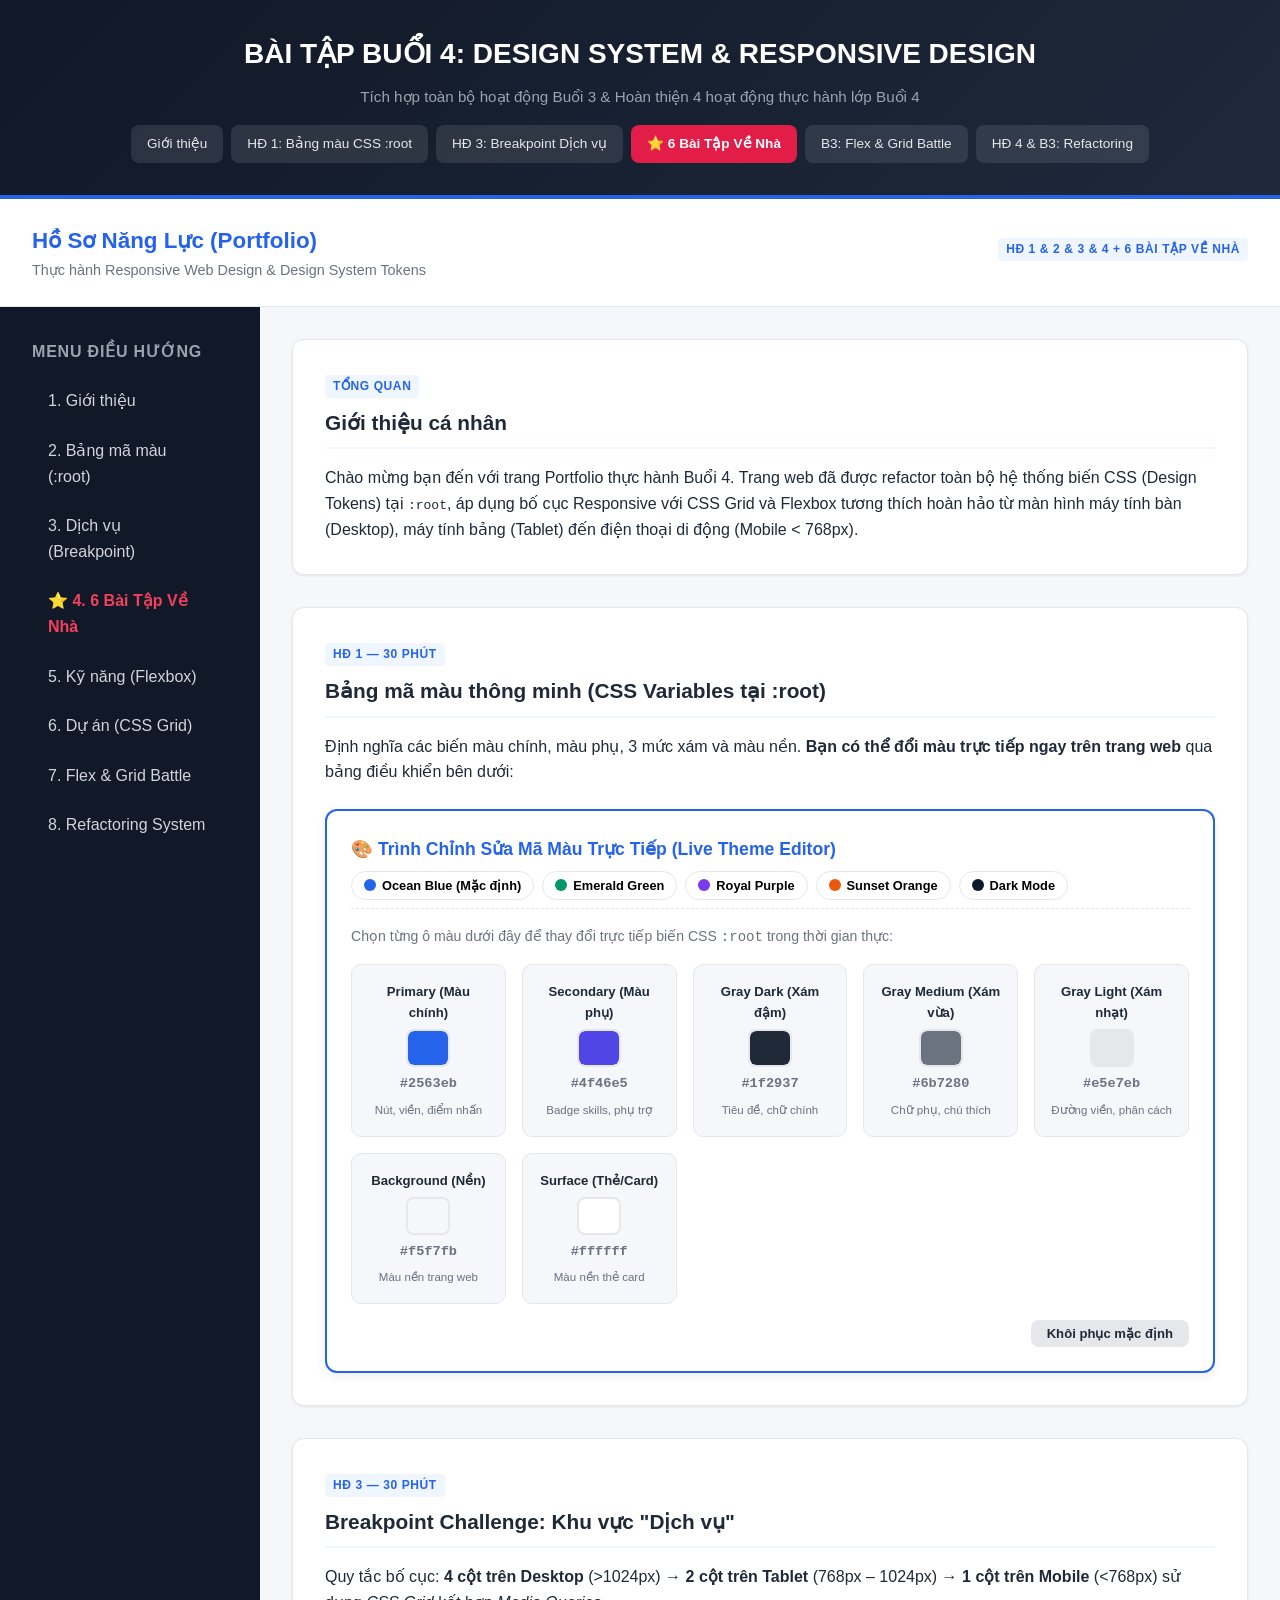
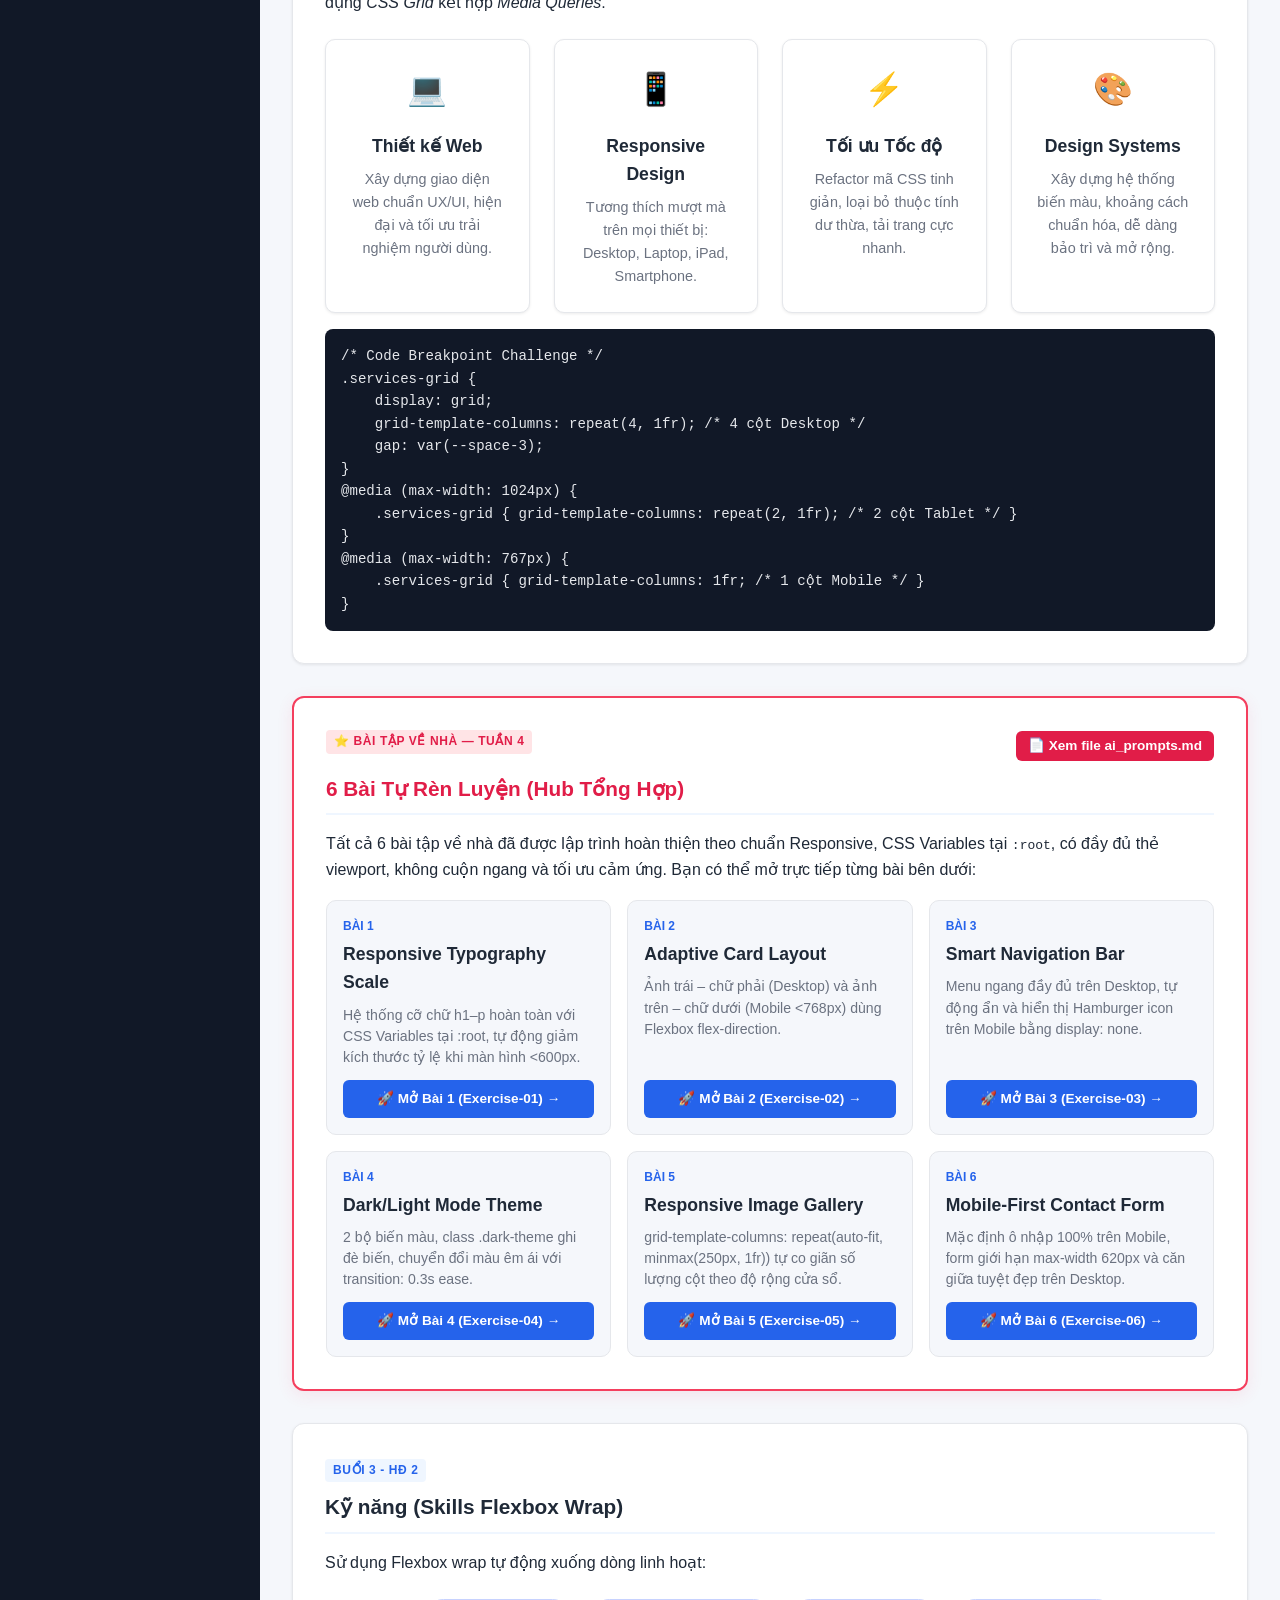
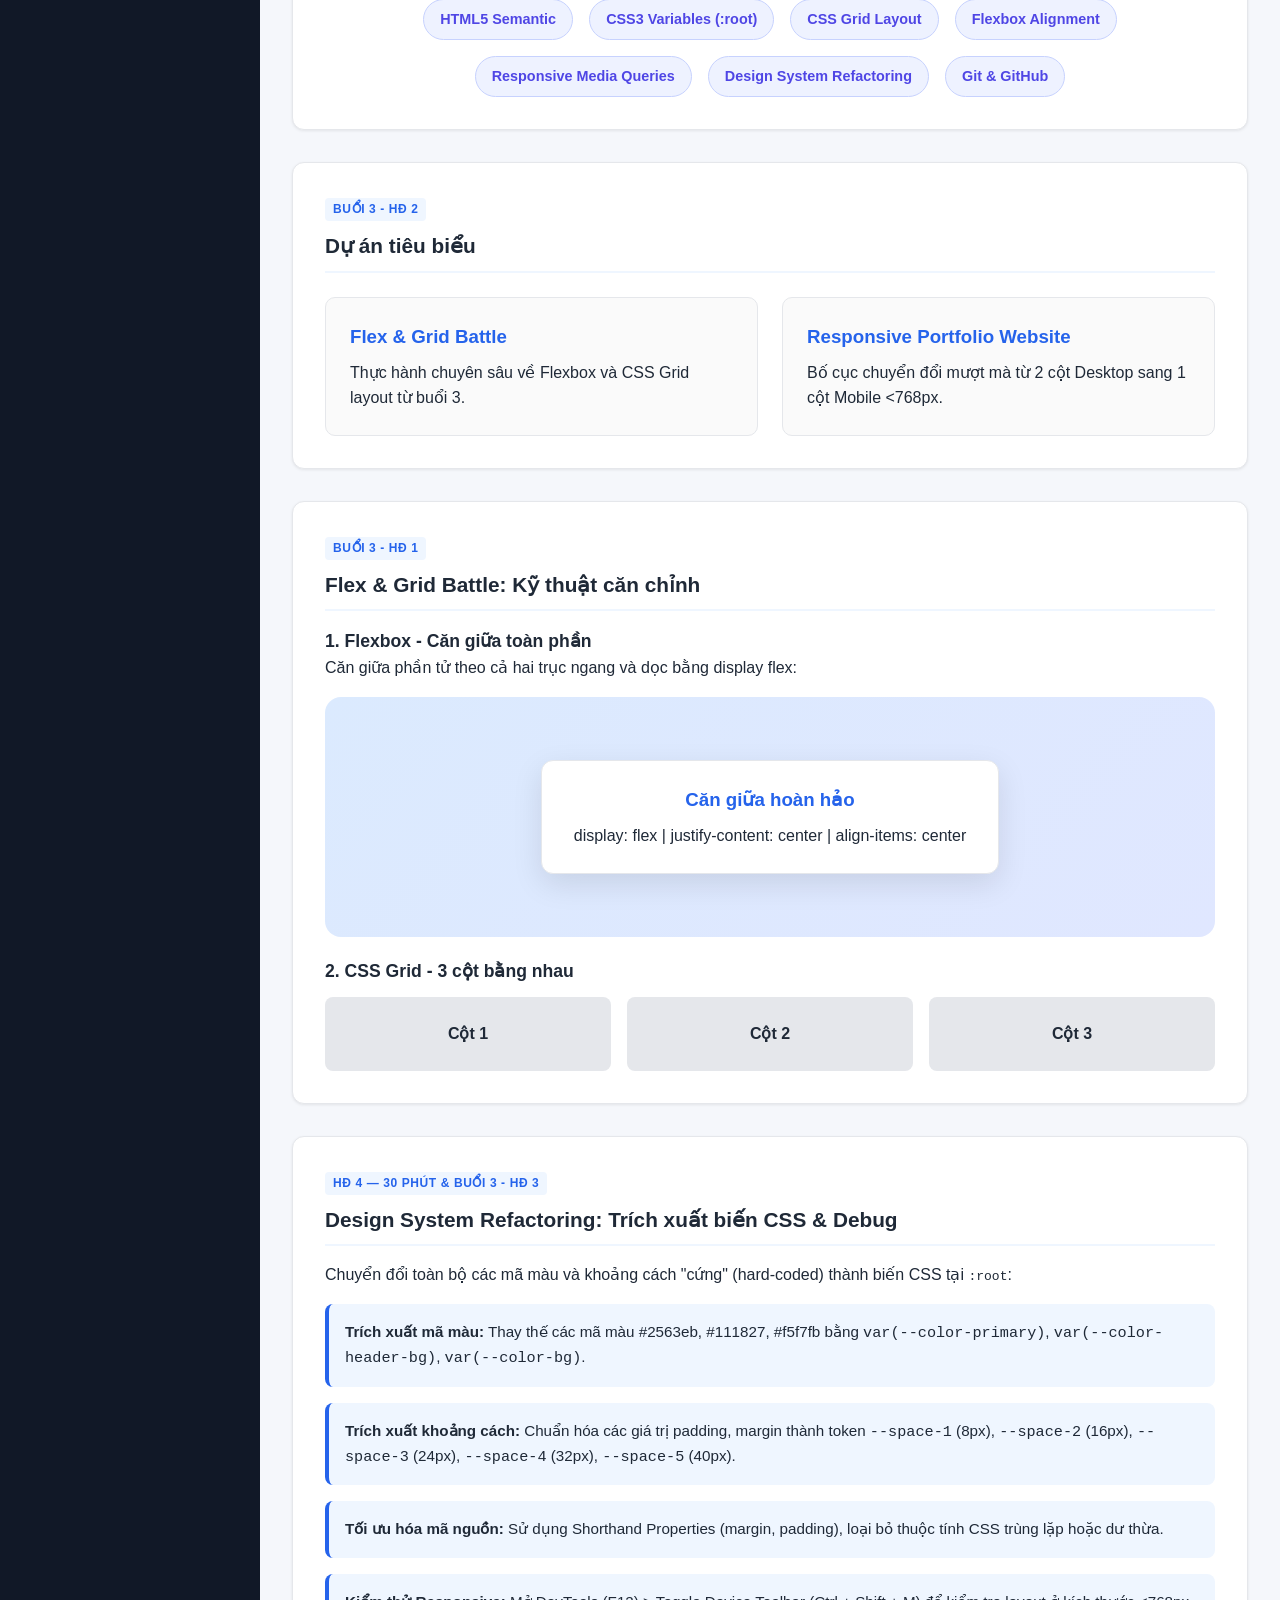
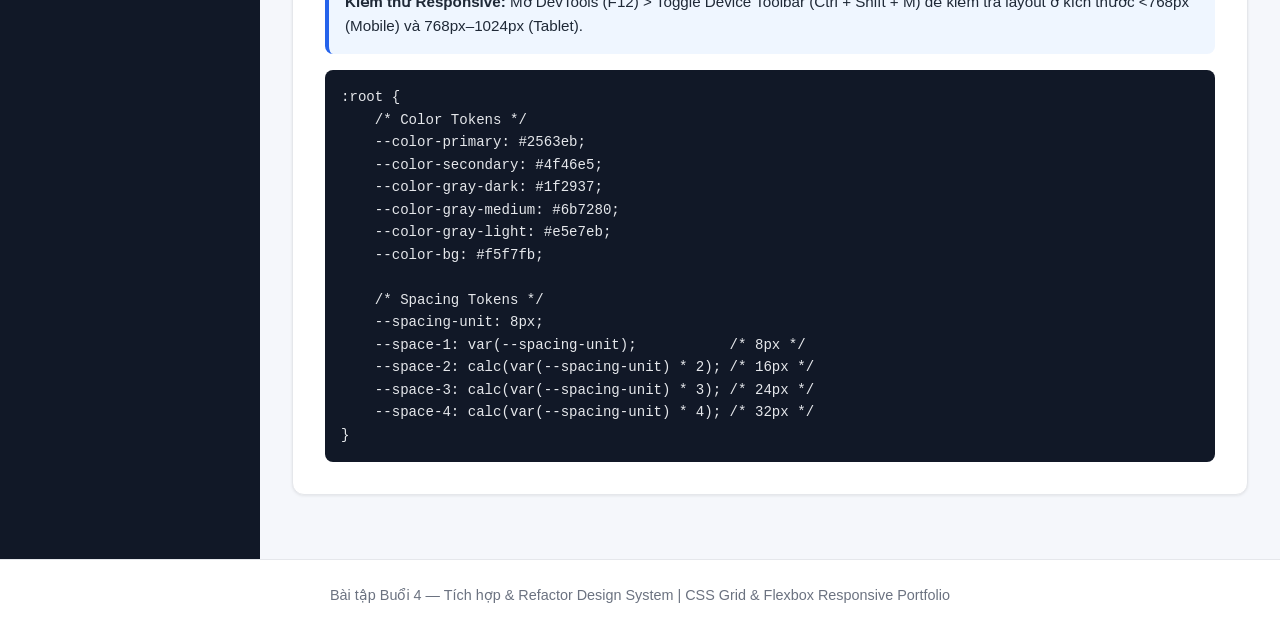
==== commit f65ca728: "Feat: Gop 6 bai tap ve nha vao mot muc trung tam tren trang chinh buoi 4" ====
--- a/Bài tập buổi 4/index.html
+++ b/Bài tập buổi 4/index.html
@@ -579,7 +579,7 @@
             <a href="#about" class="nav-tab-link">Giới thiệu</a>
             <a href="#hd1-palette" class="nav-tab-link">HĐ 1: Bảng màu CSS :root</a>
             <a href="#services" class="nav-tab-link">HĐ 3: Breakpoint Dịch vụ</a>
-            <a href="#portfolio-content" class="nav-tab-link">HĐ 2: Responsive Portfolio</a>
+            <a href="#homework-section" class="nav-tab-link" style="background: #e11d48; color: #ffffff; font-weight: bold;">⭐ 6 Bài Tập Về Nhà</a>
             <a href="#b3-flex-grid" class="nav-tab-link">B3: Flex & Grid Battle</a>
             <a href="#b3-refactor" class="nav-tab-link">HĐ 4 & B3: Refactoring</a>
         </div>
@@ -595,7 +595,7 @@
                 <p>Thực hành Responsive Web Design & Design System Tokens</p>
             </div>
             <div>
-                <span class="hd-tag">HĐ 1 & 2 & 3 & 4</span>
+                <span class="hd-tag">HĐ 1 & 2 & 3 & 4 + 6 BÀI TẬP VỀ NHÀ</span>
             </div>
         </header>
 
@@ -606,10 +606,11 @@
                 <a href="#about">1. Giới thiệu</a>
                 <a href="#hd1-palette">2. Bảng mã màu (:root)</a>
                 <a href="#services">3. Dịch vụ (Breakpoint)</a>
-                <a href="#skills">4. Kỹ năng (Flexbox)</a>
-                <a href="#projects">5. Dự án (CSS Grid)</a>
-                <a href="#b3-flex-grid">6. Flex & Grid Battle</a>
-                <a href="#b3-refactor">7. Refactoring System</a>
+                <a href="#homework-section" style="color: #f43f5e; font-weight: bold;">⭐ 4. 6 Bài Tập Về Nhà</a>
+                <a href="#skills">5. Kỹ năng (Flexbox)</a>
+                <a href="#projects">6. Dự án (CSS Grid)</a>
+                <a href="#b3-flex-grid">7. Flex & Grid Battle</a>
+                <a href="#b3-refactor">8. Refactoring System</a>
             </nav>
         </aside>
 
@@ -789,7 +790,108 @@
                 </div>
             </section>
 
-            <!-- Section 4: Kỹ năng (Từ Buổi 3 - HĐ 2) -->
+            <!-- Section MỚI: BÀI TẬP VỀ NHÀ — 6 BÀI TỰ RÈN LUYỆN (GỘP VÀO 1 MỤC TRUNG TÂM) -->
+            <section class="card" id="homework-section" style="border: 2px solid #f43f5e; box-shadow: 0 4px 16px rgba(244, 63, 94, 0.1);">
+                <div style="display: flex; justify-content: space-between; align-items: center; flex-wrap: wrap; gap: 8px;">
+                    <span class="hd-tag" style="background: #ffe4e6; color: #e11d48; font-weight: 800;">⭐ BÀI TẬP VỀ NHÀ — TUẦN 4</span>
+                    <a href="ai_prompts.md" target="_blank" style="text-decoration: none; background: #e11d48; color: white; padding: 4px 12px; border-radius: 6px; font-size: 0.85rem; font-weight: bold;">📄 Xem file ai_prompts.md</a>
+                </div>
+                
+                <h2 style="color: #e11d48; margin-top: 10px;">6 Bài Tự Rèn Luyện (Hub Tổng Hợp)</h2>
+                <p>
+                    Tất cả 6 bài tập về nhà đã được lập trình hoàn thiện theo chuẩn Responsive, CSS Variables tại <code>:root</code>, có đầy đủ thẻ viewport, không cuộn ngang và tối ưu cảm ứng. Bạn có thể mở trực tiếp từng bài bên dưới:
+                </p>
+
+                <div style="display: grid; grid-template-columns: repeat(auto-fit, minmax(280px, 1fr)); gap: 16px; margin-top: 18px;">
+                    
+                    <!-- Bài 1 -->
+                    <div style="background: var(--color-bg); border: 1px solid var(--color-gray-light); border-radius: 10px; padding: 16px; display: flex; flex-direction: column; justify-content: space-between;">
+                        <div>
+                            <div style="font-size: 0.75rem; font-weight: bold; color: var(--color-primary); text-transform: uppercase;">Bài 1</div>
+                            <h3 style="font-size: 1.1rem; margin: 4px 0 8px 0; color: var(--color-gray-dark);">Responsive Typography Scale</h3>
+                            <p style="font-size: 0.88rem; color: var(--color-gray-medium); line-height: 1.5;">
+                                Hệ thống cỡ chữ h1–p hoàn toàn với CSS Variables tại :root, tự động giảm kích thước tỷ lệ khi màn hình &lt;600px.
+                            </p>
+                        </div>
+                        <a href="Exercise-01/index.html" target="_blank" style="display: inline-block; margin-top: 12px; padding: 8px 14px; background: var(--color-primary); color: white; text-decoration: none; border-radius: 6px; font-size: 0.85rem; font-weight: bold; text-align: center;">
+                            🚀 Mở Bài 1 (Exercise-01) →
+                        </a>
+                    </div>
+
+                    <!-- Bài 2 -->
+                    <div style="background: var(--color-bg); border: 1px solid var(--color-gray-light); border-radius: 10px; padding: 16px; display: flex; flex-direction: column; justify-content: space-between;">
+                        <div>
+                            <div style="font-size: 0.75rem; font-weight: bold; color: var(--color-primary); text-transform: uppercase;">Bài 2</div>
+                            <h3 style="font-size: 1.1rem; margin: 4px 0 8px 0; color: var(--color-gray-dark);">Adaptive Card Layout</h3>
+                            <p style="font-size: 0.88rem; color: var(--color-gray-medium); line-height: 1.5;">
+                                Ảnh trái – chữ phải (Desktop) và ảnh trên – chữ dưới (Mobile &lt;768px) dùng Flexbox flex-direction.
+                            </p>
+                        </div>
+                        <a href="Exercise-02/index.html" target="_blank" style="display: inline-block; margin-top: 12px; padding: 8px 14px; background: var(--color-primary); color: white; text-decoration: none; border-radius: 6px; font-size: 0.85rem; font-weight: bold; text-align: center;">
+                            🚀 Mở Bài 2 (Exercise-02) →
+                        </a>
+                    </div>
+
+                    <!-- Bài 3 -->
+                    <div style="background: var(--color-bg); border: 1px solid var(--color-gray-light); border-radius: 10px; padding: 16px; display: flex; flex-direction: column; justify-content: space-between;">
+                        <div>
+                            <div style="font-size: 0.75rem; font-weight: bold; color: var(--color-primary); text-transform: uppercase;">Bài 3</div>
+                            <h3 style="font-size: 1.1rem; margin: 4px 0 8px 0; color: var(--color-gray-dark);">Smart Navigation Bar</h3>
+                            <p style="font-size: 0.88rem; color: var(--color-gray-medium); line-height: 1.5;">
+                                Menu ngang đầy đủ trên Desktop, tự động ẩn và hiển thị Hamburger icon trên Mobile bằng display: none.
+                            </p>
+                        </div>
+                        <a href="Exercise-03/index.html" target="_blank" style="display: inline-block; margin-top: 12px; padding: 8px 14px; background: var(--color-primary); color: white; text-decoration: none; border-radius: 6px; font-size: 0.85rem; font-weight: bold; text-align: center;">
+                            🚀 Mở Bài 3 (Exercise-03) →
+                        </a>
+                    </div>
+
+                    <!-- Bài 4 -->
+                    <div style="background: var(--color-bg); border: 1px solid var(--color-gray-light); border-radius: 10px; padding: 16px; display: flex; flex-direction: column; justify-content: space-between;">
+                        <div>
+                            <div style="font-size: 0.75rem; font-weight: bold; color: var(--color-primary); text-transform: uppercase;">Bài 4</div>
+                            <h3 style="font-size: 1.1rem; margin: 4px 0 8px 0; color: var(--color-gray-dark);">Dark/Light Mode Theme</h3>
+                            <p style="font-size: 0.88rem; color: var(--color-gray-medium); line-height: 1.5;">
+                                2 bộ biến màu, class .dark-theme ghi đè biến, chuyển đổi màu êm ái với transition: 0.3s ease.
+                            </p>
+                        </div>
+                        <a href="Exercise-04/index.html" target="_blank" style="display: inline-block; margin-top: 12px; padding: 8px 14px; background: var(--color-primary); color: white; text-decoration: none; border-radius: 6px; font-size: 0.85rem; font-weight: bold; text-align: center;">
+                            🚀 Mở Bài 4 (Exercise-04) →
+                        </a>
+                    </div>
+
+                    <!-- Bài 5 -->
+                    <div style="background: var(--color-bg); border: 1px solid var(--color-gray-light); border-radius: 10px; padding: 16px; display: flex; flex-direction: column; justify-content: space-between;">
+                        <div>
+                            <div style="font-size: 0.75rem; font-weight: bold; color: var(--color-primary); text-transform: uppercase;">Bài 5</div>
+                            <h3 style="font-size: 1.1rem; margin: 4px 0 8px 0; color: var(--color-gray-dark);">Responsive Image Gallery</h3>
+                            <p style="font-size: 0.88rem; color: var(--color-gray-medium); line-height: 1.5;">
+                                grid-template-columns: repeat(auto-fit, minmax(250px, 1fr)) tự co giãn số lượng cột theo độ rộng cửa sổ.
+                            </p>
+                        </div>
+                        <a href="Exercise-05/index.html" target="_blank" style="display: inline-block; margin-top: 12px; padding: 8px 14px; background: var(--color-primary); color: white; text-decoration: none; border-radius: 6px; font-size: 0.85rem; font-weight: bold; text-align: center;">
+                            🚀 Mở Bài 5 (Exercise-05) →
+                        </a>
+                    </div>
+
+                    <!-- Bài 6 -->
+                    <div style="background: var(--color-bg); border: 1px solid var(--color-gray-light); border-radius: 10px; padding: 16px; display: flex; flex-direction: column; justify-content: space-between;">
+                        <div>
+                            <div style="font-size: 0.75rem; font-weight: bold; color: var(--color-primary); text-transform: uppercase;">Bài 6</div>
+                            <h3 style="font-size: 1.1rem; margin: 4px 0 8px 0; color: var(--color-gray-dark);">Mobile-First Contact Form</h3>
+                            <p style="font-size: 0.88rem; color: var(--color-gray-medium); line-height: 1.5;">
+                                Mặc định ô nhập 100% trên Mobile, form giới hạn max-width 620px và căn giữa tuyệt đẹp trên Desktop.
+                            </p>
+                        </div>
+                        <a href="Exercise-06/index.html" target="_blank" style="display: inline-block; margin-top: 12px; padding: 8px 14px; background: var(--color-primary); color: white; text-decoration: none; border-radius: 6px; font-size: 0.85rem; font-weight: bold; text-align: center;">
+                            🚀 Mở Bài 6 (Exercise-06) →
+                        </a>
+                    </div>
+
+                </div>
+            </section>
+
+            <!-- Section 5: Kỹ năng (Từ Buổi 3 - HĐ 2) -->
             <section class="card" id="skills">
                 <span class="hd-tag">Buổi 3 - HĐ 2</span>
                 <h2>Kỹ năng (Skills Flexbox Wrap)</h2>
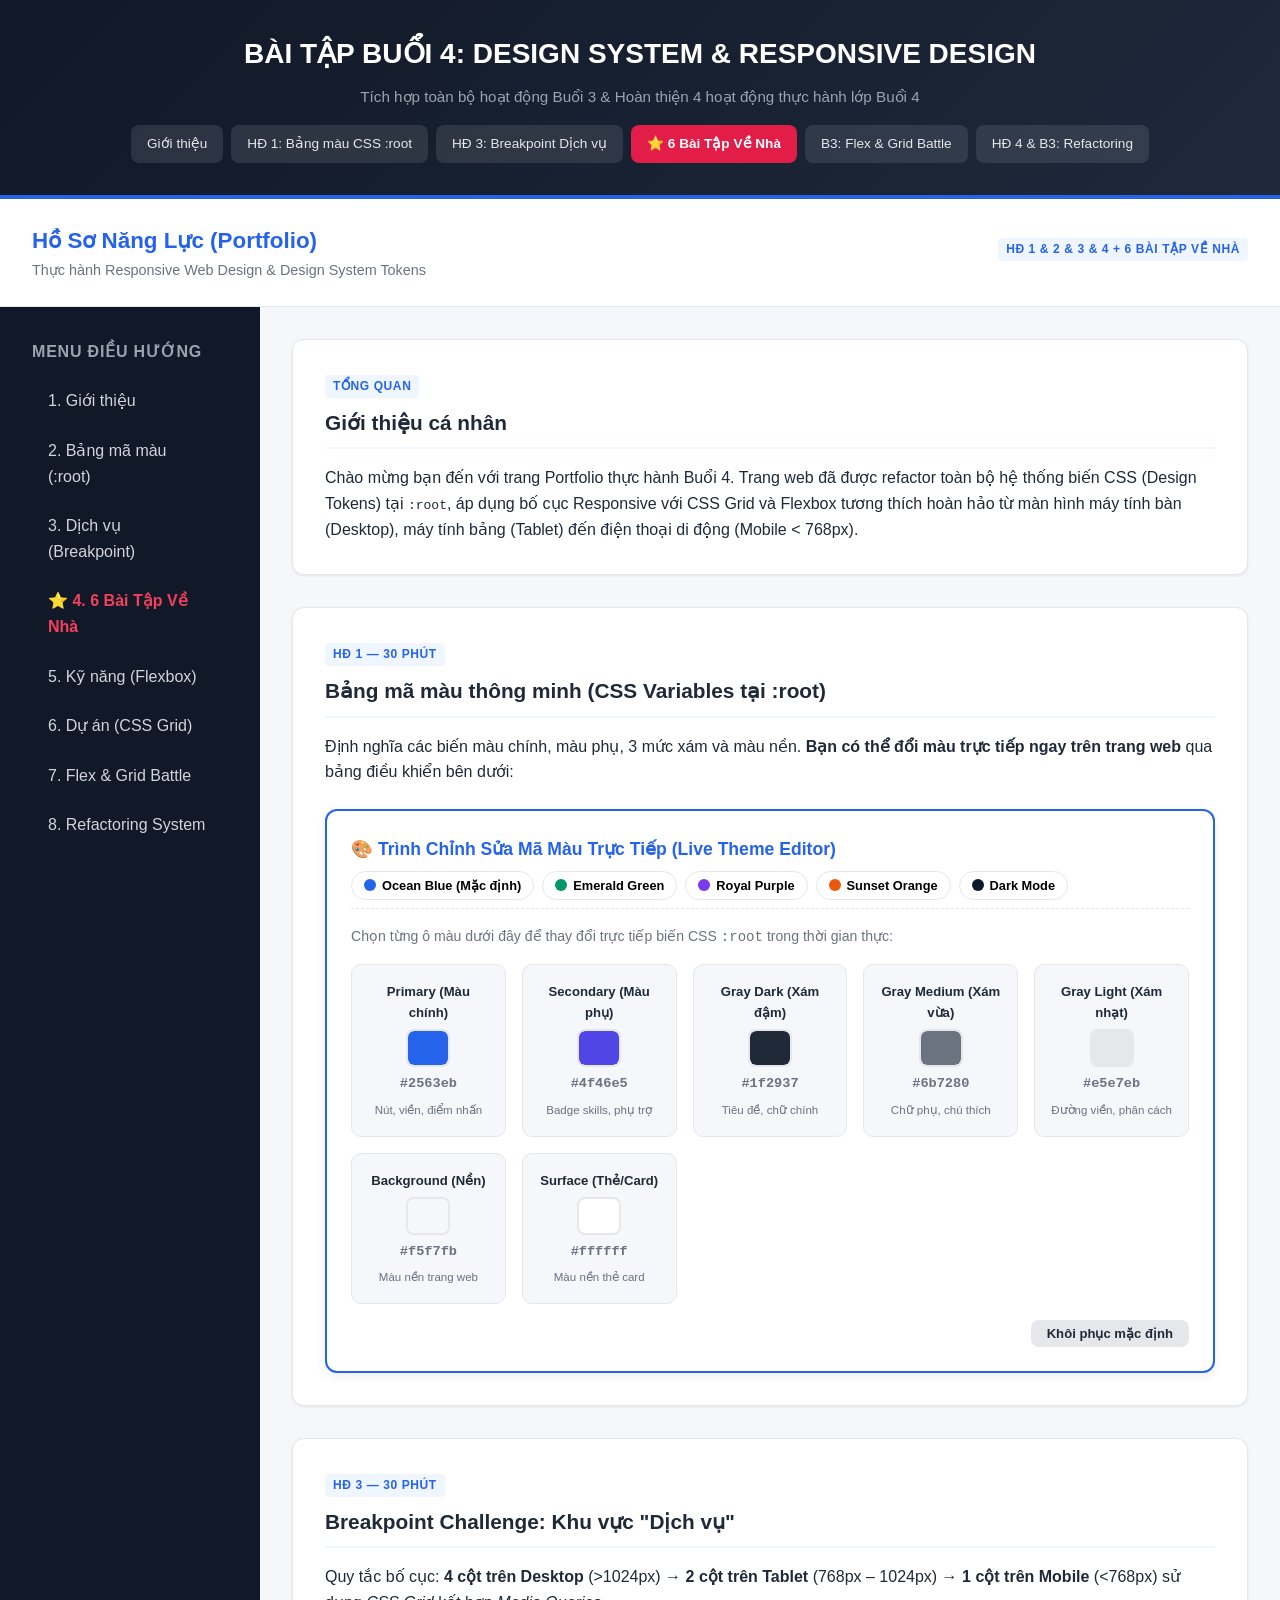
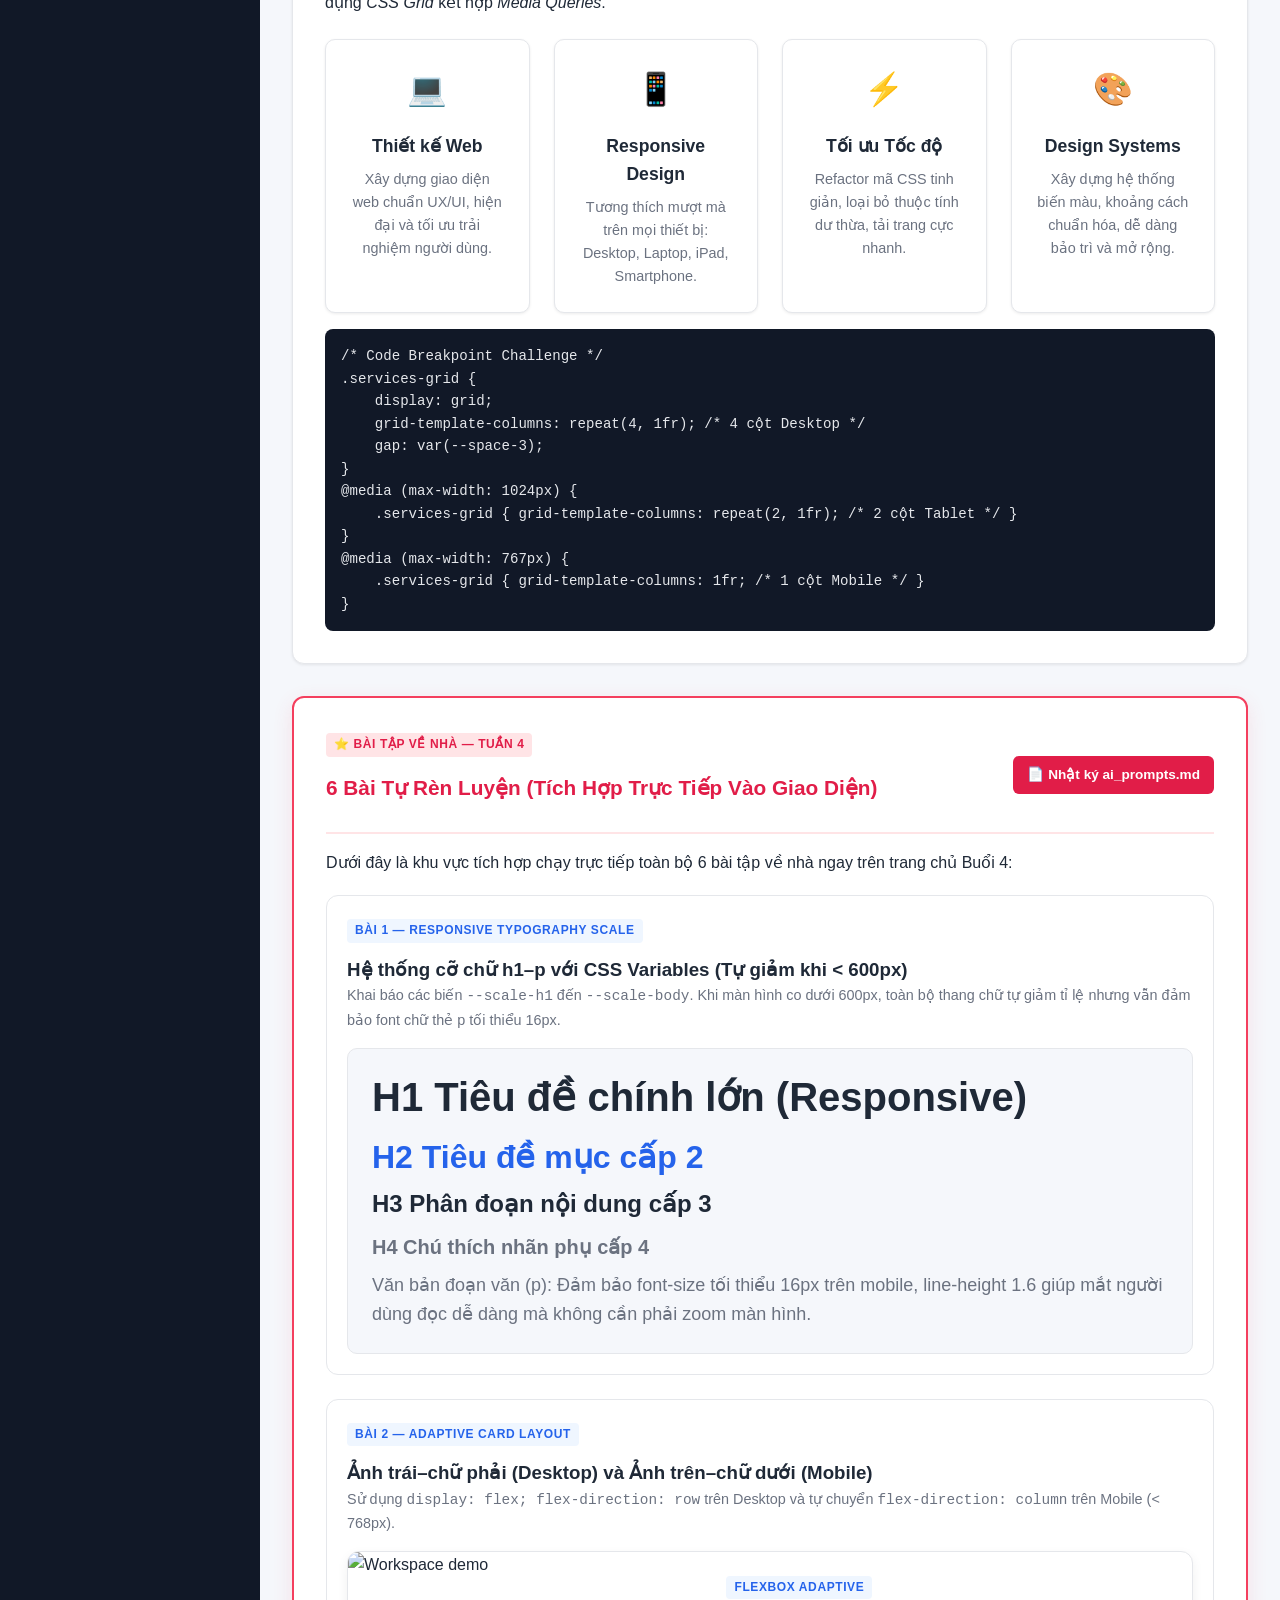
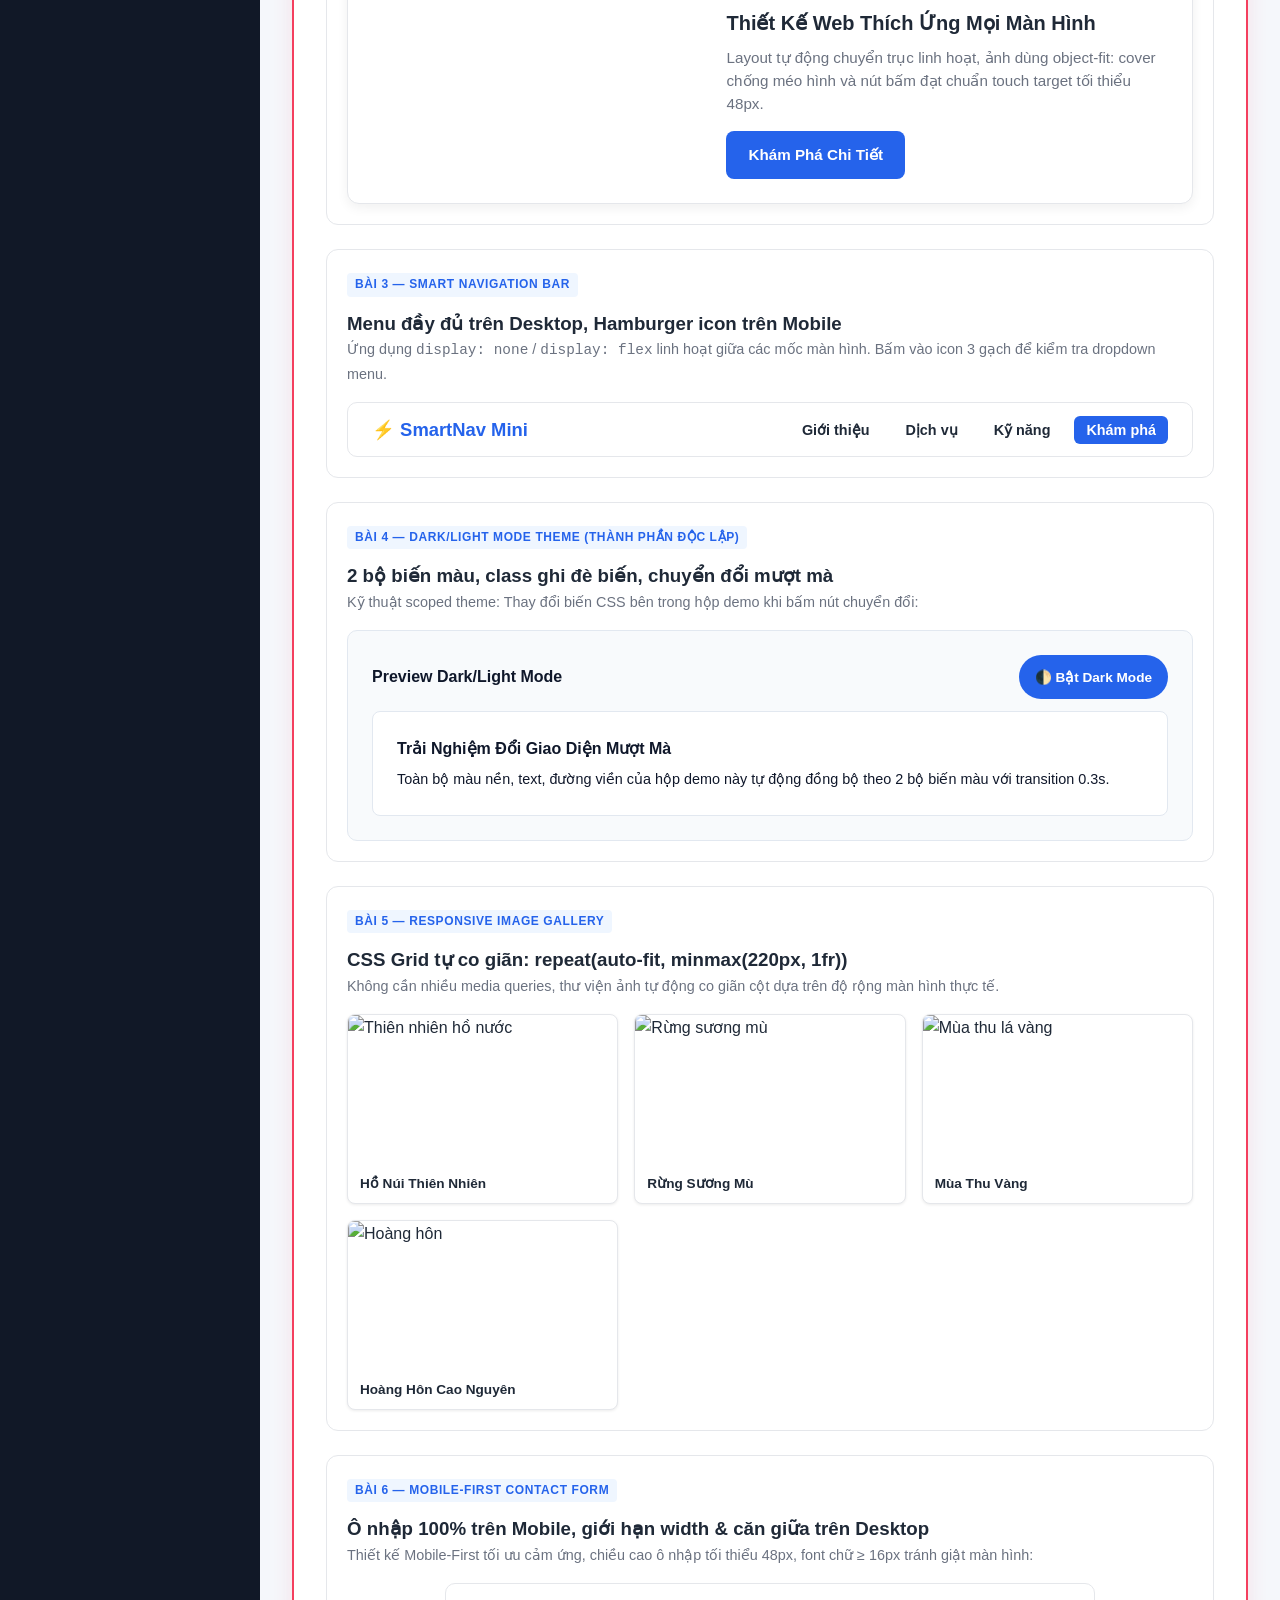
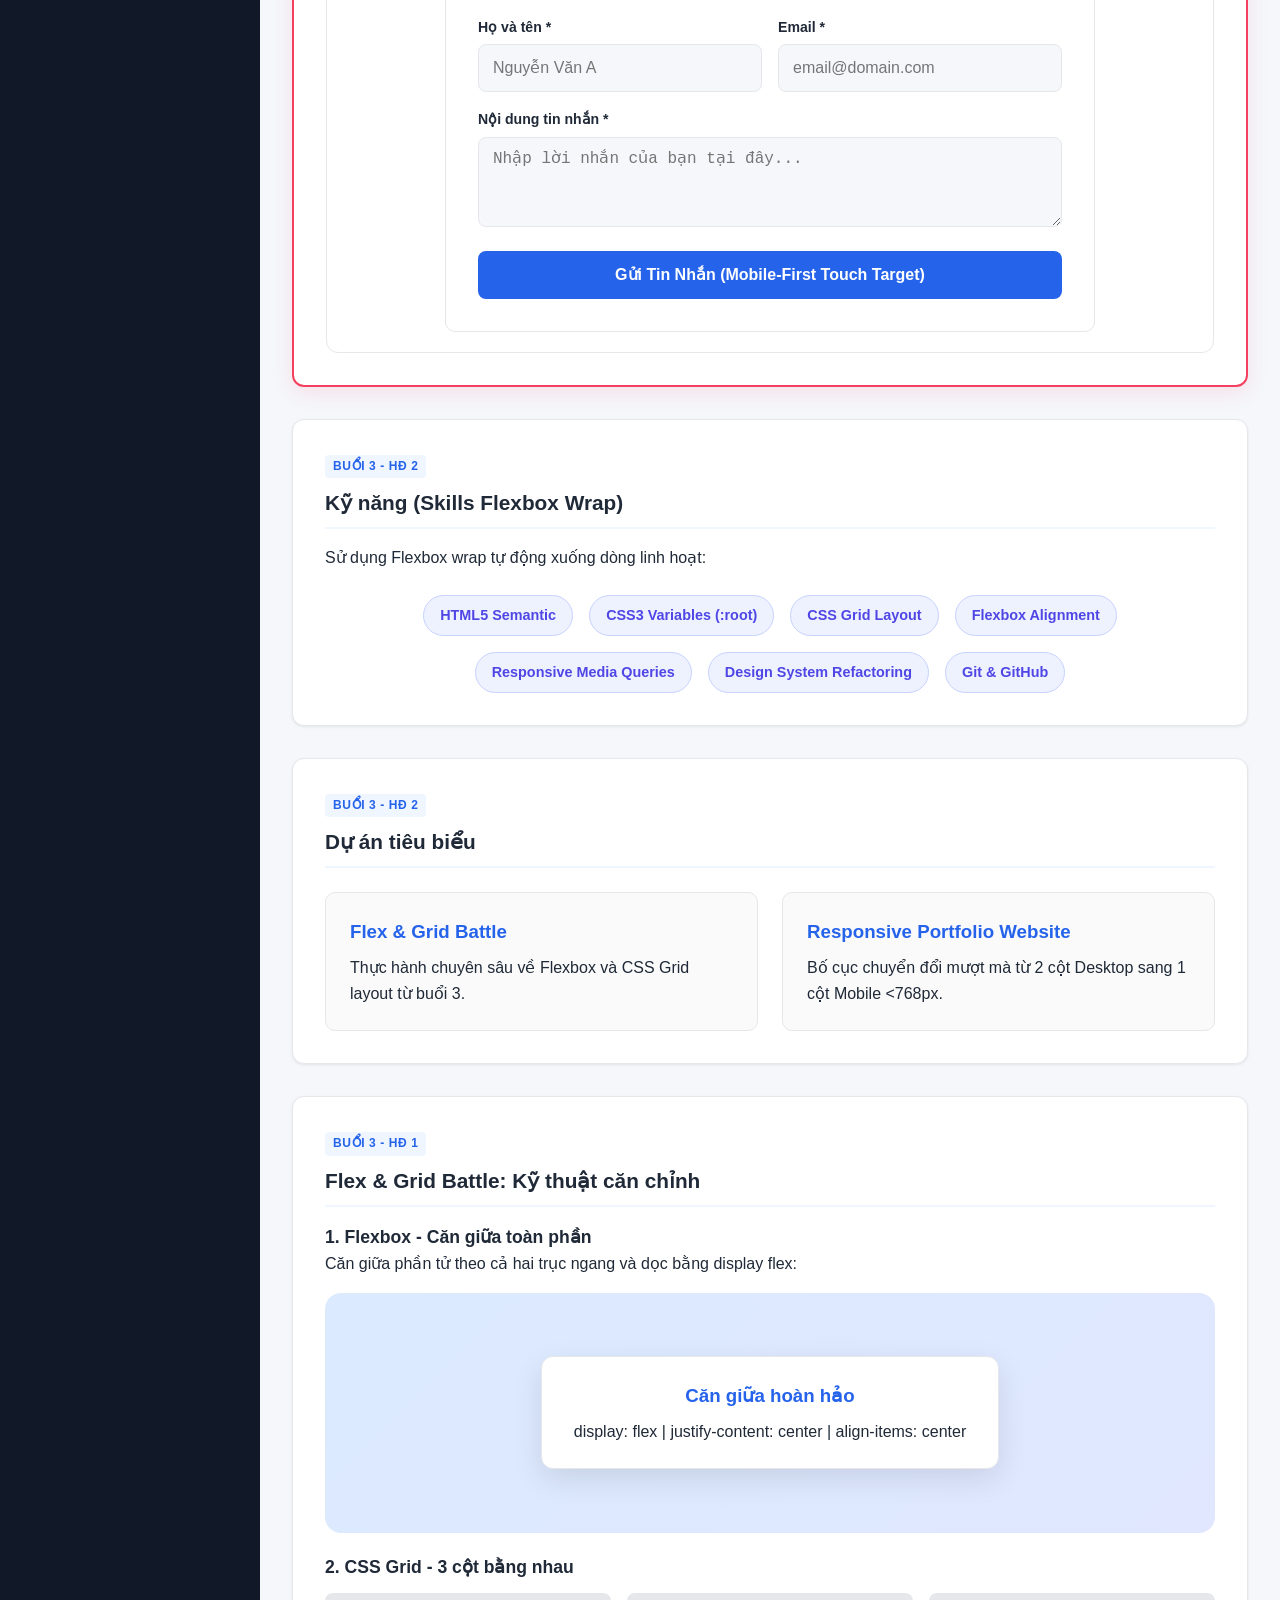
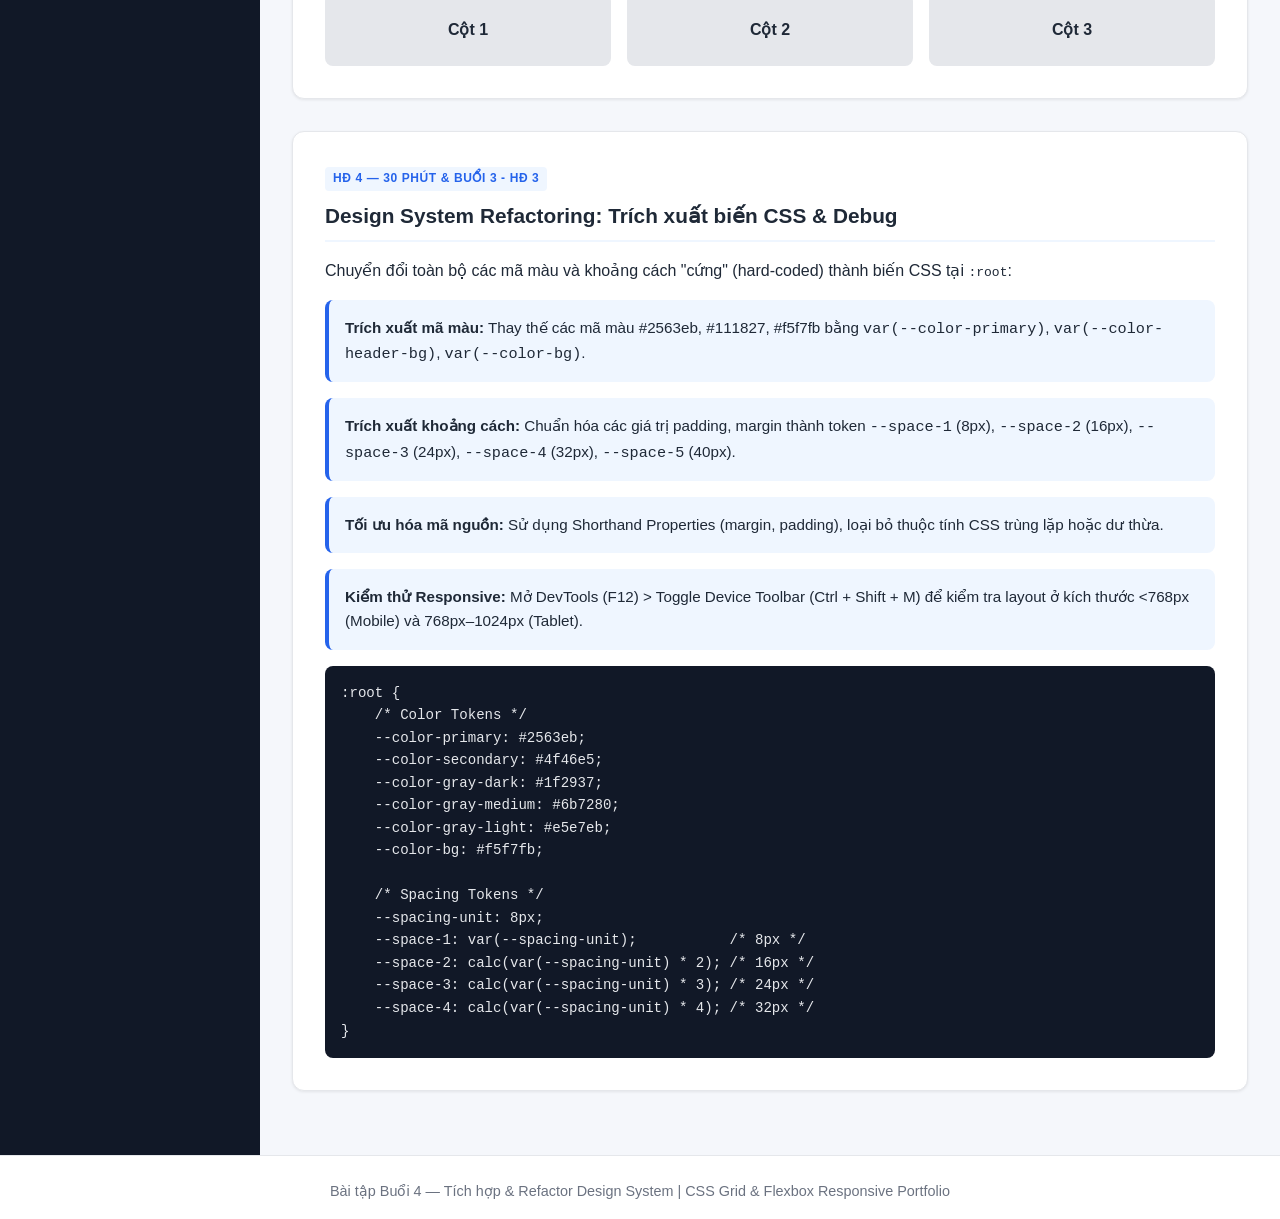
==== commit 165029ba: "Feat: Tich hop truc tiep toan bo 6 bai tap ve nha vao giao dien index buoi 4" ====
--- a/Bài tập buổi 4/index.html
+++ b/Bài tập buổi 4/index.html
@@ -565,6 +565,372 @@
 
             .flex-box {
                 padding: var(--space-2);
+            }
+        }
+
+        /* ==========================================================================
+           CSS TÍCH HỢP TRỰC TIẾP CHO 6 BÀI TẬP VỀ NHÀ VÀO INDEX BUỔI 4
+           ========================================================================== */
+        
+        /* Bài 1: Responsive Typography Scale demo */
+        .typography-scale-demo {
+            --scale-h1: 2.5rem;
+            --scale-h2: 2rem;
+            --scale-h3: 1.5rem;
+            --scale-h4: 1.25rem;
+            --scale-body: 1.125rem;
+            background: var(--color-bg);
+            border: 1px solid var(--color-gray-light);
+            border-radius: var(--radius-md);
+            padding: var(--space-3);
+            margin-top: var(--space-2);
+        }
+
+        .typography-scale-demo h1 {
+            font-size: var(--scale-h1);
+            line-height: 1.2;
+            color: var(--color-gray-dark);
+            margin-bottom: var(--space-1);
+        }
+        .typography-scale-demo h2 {
+            font-size: var(--scale-h2);
+            line-height: 1.25;
+            color: var(--color-primary);
+            margin: var(--space-2) 0 var(--space-1) 0;
+            border: none;
+            padding: 0;
+        }
+        .typography-scale-demo h3 {
+            font-size: var(--scale-h3);
+            color: var(--color-gray-dark);
+            margin: var(--space-1) 0;
+        }
+        .typography-scale-demo h4 {
+            font-size: var(--scale-h4);
+            color: var(--color-gray-medium);
+            margin: var(--space-1) 0;
+        }
+        .typography-scale-demo p {
+            font-size: var(--scale-body);
+            color: var(--color-gray-medium);
+            line-height: 1.6;
+        }
+
+        @media (max-width: 600px) {
+            .typography-scale-demo {
+                --scale-h1: 1.875rem; /* 30px */
+                --scale-h2: 1.5rem;   /* 24px */
+                --scale-h3: 1.25rem;  /* 20px */
+                --scale-h4: 1.125rem; /* 18px */
+                --scale-body: 1rem;   /* 16px */
+            }
+        }
+
+        /* Bài 2: Adaptive Card Layout demo */
+        .hw-adaptive-card {
+            display: flex;
+            flex-direction: row; /* Desktop: Ảnh trái - chữ phải */
+            background: var(--color-surface);
+            border: 1px solid var(--color-gray-light);
+            border-radius: var(--radius-lg);
+            overflow: hidden;
+            box-shadow: var(--shadow-md);
+            margin-top: var(--space-2);
+        }
+
+        .hw-card-img {
+            flex: 1 1 42%;
+            min-height: 250px;
+        }
+
+        .hw-card-img img {
+            width: 100%;
+            height: 100%;
+            object-fit: cover;
+            display: block;
+        }
+
+        .hw-card-body {
+            flex: 1 1 58%;
+            padding: var(--space-3);
+            display: flex;
+            flex-direction: column;
+            justify-content: center;
+        }
+
+        .hw-card-btn {
+            align-self: flex-start;
+            background: var(--color-primary);
+            color: white;
+            border: none;
+            padding: 10px 22px;
+            border-radius: var(--radius-sm);
+            font-size: 0.95rem;
+            font-weight: 600;
+            min-height: 48px;
+            cursor: pointer;
+            display: inline-flex;
+            align-items: center;
+            justify-content: center;
+            margin-top: var(--space-2);
+            transition: opacity 0.2s;
+        }
+
+        @media (max-width: 767px) {
+            .hw-adaptive-card {
+                flex-direction: column; /* Mobile: Ảnh trên - chữ dưới */
+            }
+            .hw-card-img {
+                min-height: 200px;
+                max-height: 240px;
+            }
+            .hw-card-btn {
+                width: 100%;
+            }
+        }
+
+        /* Bài 3: Smart Navigation Bar demo */
+        .hw-navbar-demo {
+            background: var(--color-surface);
+            border: 1px solid var(--color-gray-light);
+            border-radius: var(--radius-md);
+            margin-top: var(--space-2);
+            overflow: hidden;
+        }
+
+        .hw-nav-inner {
+            display: flex;
+            align-items: center;
+            justify-content: space-between;
+            padding: 12px var(--space-3);
+        }
+
+        .hw-nav-brand {
+            font-weight: 800;
+            color: var(--color-primary);
+            font-size: 1.15rem;
+        }
+
+        .hw-desktop-menu {
+            display: flex;
+            align-items: center;
+            gap: 12px;
+            list-style: none;
+        }
+
+        .hw-nav-item {
+            text-decoration: none;
+            color: var(--color-gray-dark);
+            font-weight: 600;
+            font-size: 0.9rem;
+            padding: 6px 12px;
+            border-radius: 6px;
+            transition: background 0.2s;
+        }
+
+        .hw-nav-item:hover {
+            background: var(--color-primary-light);
+            color: var(--color-primary);
+        }
+
+        .hw-hamburger-btn {
+            display: none; /* Desktop ẩn */
+            background: none;
+            border: 1px solid var(--color-gray-light);
+            border-radius: 6px;
+            cursor: pointer;
+            min-width: 44px;
+            min-height: 44px;
+            flex-direction: column;
+            justify-content: center;
+            align-items: center;
+            gap: 4px;
+            padding: 6px;
+        }
+
+        .hw-hamburger-bar {
+            width: 20px;
+            height: 2px;
+            background: var(--color-gray-dark);
+        }
+
+        .hw-mobile-dropdown {
+            display: none;
+            list-style: none;
+            background: var(--color-bg);
+            border-top: 1px solid var(--color-gray-light);
+            padding: 10px var(--space-2);
+        }
+
+        .hw-mobile-dropdown.active {
+            display: block;
+        }
+
+        .hw-mobile-dropdown li {
+            margin-bottom: 6px;
+        }
+
+        .hw-mobile-dropdown a {
+            display: block;
+            padding: 8px 12px;
+            text-decoration: none;
+            color: var(--color-gray-dark);
+            font-weight: 600;
+            border-radius: 6px;
+        }
+
+        @media (max-width: 767px) {
+            .hw-desktop-menu {
+                display: none; /* Mobile: Ẩn menu ngang */
+            }
+            .hw-hamburger-btn {
+                display: flex; /* Mobile: Hiện nút Hamburger */
+            }
+        }
+
+        /* Bài 4: Theme Card Demo */
+        .hw-theme-box {
+            --hw-theme-bg: #f8fafc;
+            --hw-theme-surface: #ffffff;
+            --hw-theme-text: #0f172a;
+            --hw-theme-border: #e2e8f0;
+            --hw-theme-accent: #2563eb;
+            background: var(--hw-theme-bg);
+            border: 1px solid var(--hw-theme-border);
+            border-radius: var(--radius-md);
+            padding: var(--space-3);
+            margin-top: var(--space-2);
+            transition: all 0.3s ease;
+        }
+
+        .hw-theme-box.dark-mode-active {
+            --hw-theme-bg: #0b0f19;
+            --hw-theme-surface: #1e293b;
+            --hw-theme-text: #f8fafc;
+            --hw-theme-border: #334155;
+            --hw-theme-accent: #38bdf8;
+        }
+
+        .hw-theme-inner {
+            background: var(--hw-theme-surface);
+            border: 1px solid var(--hw-theme-border);
+            border-radius: var(--radius-sm);
+            padding: var(--space-3);
+            color: var(--hw-theme-text);
+            transition: all 0.3s ease;
+        }
+
+        /* Bài 5: Responsive Image Gallery Demo */
+        .hw-gallery-grid {
+            display: grid;
+            grid-template-columns: repeat(auto-fit, minmax(220px, 1fr));
+            gap: var(--space-2);
+            margin-top: var(--space-2);
+        }
+
+        .hw-gallery-card {
+            background: var(--color-surface);
+            border: 1px solid var(--color-gray-light);
+            border-radius: var(--radius-sm);
+            overflow: hidden;
+            box-shadow: var(--shadow-sm);
+            transition: transform 0.2s, box-shadow 0.2s;
+        }
+
+        .hw-gallery-card:hover {
+            transform: translateY(-4px);
+            box-shadow: var(--shadow-md);
+        }
+
+        .hw-gallery-card img {
+            width: 100%;
+            height: 150px;
+            object-fit: cover;
+            display: block;
+        }
+
+        .hw-gallery-card p {
+            padding: 8px 12px;
+            font-size: 0.85rem;
+            font-weight: 600;
+            color: var(--color-gray-dark);
+            margin: 0;
+        }
+
+        /* Bài 6: Mobile-First Contact Form Demo */
+        .hw-contact-form {
+            background: var(--color-surface);
+            border: 1px solid var(--color-gray-light);
+            border-radius: var(--radius-md);
+            padding: var(--space-3);
+            margin-top: var(--space-2);
+            width: 100%; /* Mặc định Mobile 100% */
+        }
+
+        .hw-form-grid {
+            display: flex;
+            flex-direction: column; /* Mobile 1 cột */
+            gap: var(--space-2);
+        }
+
+        .hw-form-field {
+            display: flex;
+            flex-direction: column;
+            gap: 6px;
+        }
+
+        .hw-form-field label {
+            font-size: 0.88rem;
+            font-weight: bold;
+            color: var(--color-gray-dark);
+        }
+
+        .hw-form-field input,
+        .hw-form-field textarea {
+            width: 100%;
+            min-height: 48px;
+            padding: 10px 14px;
+            font-size: 1rem;
+            border: 1.5px solid var(--color-gray-light);
+            border-radius: var(--radius-sm);
+            background: var(--color-bg);
+            color: var(--color-gray-dark);
+            outline: none;
+        }
+
+        .hw-form-field textarea {
+            min-height: 90px;
+            resize: vertical;
+        }
+
+        .hw-form-submit {
+            width: 100%;
+            min-height: 48px;
+            background: var(--color-primary);
+            color: white;
+            border: none;
+            border-radius: var(--radius-sm);
+            font-size: 1rem;
+            font-weight: bold;
+            cursor: pointer;
+            margin-top: var(--space-1);
+        }
+
+        @media (min-width: 768px) {
+            /* Desktop form căn giữa và giới hạn độ rộng */
+            .hw-contact-form {
+                max-width: 650px;
+                margin-left: auto;
+                margin-right: auto;
+                padding: var(--space-4);
+            }
+            .hw-form-grid-row {
+                display: flex;
+                flex-direction: row;
+                gap: var(--space-2);
+            }
+            .hw-form-grid-row .hw-form-field {
+                flex: 1;
             }
         }
     </style>
@@ -790,105 +1156,176 @@
                 </div>
             </section>
 
-            <!-- Section MỚI: BÀI TẬP VỀ NHÀ — 6 BÀI TỰ RÈN LUYỆN (GỘP VÀO 1 MỤC TRUNG TÂM) -->
-            <section class="card" id="homework-section" style="border: 2px solid #f43f5e; box-shadow: 0 4px 16px rgba(244, 63, 94, 0.1);">
-                <div style="display: flex; justify-content: space-between; align-items: center; flex-wrap: wrap; gap: 8px;">
-                    <span class="hd-tag" style="background: #ffe4e6; color: #e11d48; font-weight: 800;">⭐ BÀI TẬP VỀ NHÀ — TUẦN 4</span>
-                    <a href="ai_prompts.md" target="_blank" style="text-decoration: none; background: #e11d48; color: white; padding: 4px 12px; border-radius: 6px; font-size: 0.85rem; font-weight: bold;">📄 Xem file ai_prompts.md</a>
-                </div>
-                
-                <h2 style="color: #e11d48; margin-top: 10px;">6 Bài Tự Rèn Luyện (Hub Tổng Hợp)</h2>
-                <p>
-                    Tất cả 6 bài tập về nhà đã được lập trình hoàn thiện theo chuẩn Responsive, CSS Variables tại <code>:root</code>, có đầy đủ thẻ viewport, không cuộn ngang và tối ưu cảm ứng. Bạn có thể mở trực tiếp từng bài bên dưới:
-                </p>
-
-                <div style="display: grid; grid-template-columns: repeat(auto-fit, minmax(280px, 1fr)); gap: 16px; margin-top: 18px;">
-                    
-                    <!-- Bài 1 -->
-                    <div style="background: var(--color-bg); border: 1px solid var(--color-gray-light); border-radius: 10px; padding: 16px; display: flex; flex-direction: column; justify-content: space-between;">
-                        <div>
-                            <div style="font-size: 0.75rem; font-weight: bold; color: var(--color-primary); text-transform: uppercase;">Bài 1</div>
-                            <h3 style="font-size: 1.1rem; margin: 4px 0 8px 0; color: var(--color-gray-dark);">Responsive Typography Scale</h3>
-                            <p style="font-size: 0.88rem; color: var(--color-gray-medium); line-height: 1.5;">
-                                Hệ thống cỡ chữ h1–p hoàn toàn với CSS Variables tại :root, tự động giảm kích thước tỷ lệ khi màn hình &lt;600px.
-                            </p>
-                        </div>
-                        <a href="Exercise-01/index.html" target="_blank" style="display: inline-block; margin-top: 12px; padding: 8px 14px; background: var(--color-primary); color: white; text-decoration: none; border-radius: 6px; font-size: 0.85rem; font-weight: bold; text-align: center;">
-                            🚀 Mở Bài 1 (Exercise-01) →
+            <!-- Section: TÍCH HỢP TRỰC TIẾP TOÀN BỘ 6 BÀI TẬP VỀ NHÀ VÀO TRANG BUỔI 4 -->
+            <section class="card" id="homework-section" style="border: 2px solid #f43f5e; box-shadow: 0 6px 20px rgba(244, 63, 94, 0.12);">
+                <div style="display: flex; justify-content: space-between; align-items: center; flex-wrap: wrap; gap: 8px; border-bottom: 2px solid #ffe4e6; padding-bottom: 12px; margin-bottom: 16px;">
+                    <div>
+                        <span class="hd-tag" style="background: #ffe4e6; color: #e11d48; font-weight: 800;">⭐ BÀI TẬP VỀ NHÀ — TUẦN 4</span>
+                        <h2 style="color: #e11d48; margin-top: 6px; border: none; padding: 0;">6 Bài Tự Rèn Luyện (Tích Hợp Trực Tiếp Vào Giao Diện)</h2>
+                    </div>
+                    <div style="display: flex; gap: 8px; flex-wrap: wrap;">
+                        <a href="ai_prompts.md" target="_blank" style="text-decoration: none; background: #e11d48; color: white; padding: 8px 14px; border-radius: 6px; font-size: 0.85rem; font-weight: bold; display: inline-flex; align-items: center; gap: 6px;">
+                            📄 Nhật ký ai_prompts.md
                         </a>
                     </div>
-
-                    <!-- Bài 2 -->
-                    <div style="background: var(--color-bg); border: 1px solid var(--color-gray-light); border-radius: 10px; padding: 16px; display: flex; flex-direction: column; justify-content: space-between;">
-                        <div>
-                            <div style="font-size: 0.75rem; font-weight: bold; color: var(--color-primary); text-transform: uppercase;">Bài 2</div>
-                            <h3 style="font-size: 1.1rem; margin: 4px 0 8px 0; color: var(--color-gray-dark);">Adaptive Card Layout</h3>
-                            <p style="font-size: 0.88rem; color: var(--color-gray-medium); line-height: 1.5;">
-                                Ảnh trái – chữ phải (Desktop) và ảnh trên – chữ dưới (Mobile &lt;768px) dùng Flexbox flex-direction.
+                </div>
+
+                <p style="margin-bottom: 20px;">
+                    Dưới đây là khu vực tích hợp chạy trực tiếp toàn bộ 6 bài tập về nhà ngay trên trang chủ Buổi 4:
+                </p>
+
+                <!-- ================= BÀI 1 TRỰC TIẾP ================= -->
+                <div style="background: var(--color-surface); border: 1px solid var(--color-gray-light); border-radius: 12px; padding: 20px; margin-bottom: 24px;">
+                    <span class="hd-tag">Bài 1 — Responsive Typography Scale</span>
+                    <h3 style="margin-top: 4px; color: var(--color-gray-dark);">Hệ thống cỡ chữ h1–p với CSS Variables (Tự giảm khi &lt; 600px)</h3>
+                    <p style="font-size: 0.9rem; color: var(--color-gray-medium); margin-bottom: 10px;">
+                        Khai báo các biến <code>--scale-h1</code> đến <code>--scale-body</code>. Khi màn hình co dưới 600px, toàn bộ thang chữ tự giảm tỉ lệ nhưng vẫn đảm bảo font chữ thẻ p tối thiểu 16px.
+                    </p>
+                    <div class="typography-scale-demo">
+                        <h1>H1 Tiêu đề chính lớn (Responsive)</h1>
+                        <h2>H2 Tiêu đề mục cấp 2</h2>
+                        <h3>H3 Phân đoạn nội dung cấp 3</h3>
+                        <h4>H4 Chú thích nhãn phụ cấp 4</h4>
+                        <p>Văn bản đoạn văn (p): Đảm bảo font-size tối thiểu 16px trên mobile, line-height 1.6 giúp mắt người dùng đọc dễ dàng mà không cần phải zoom màn hình.</p>
+                    </div>
+                </div>
+
+                <!-- ================= BÀI 2 TRỰC TIẾP ================= -->
+                <div style="background: var(--color-surface); border: 1px solid var(--color-gray-light); border-radius: 12px; padding: 20px; margin-bottom: 24px;">
+                    <span class="hd-tag">Bài 2 — Adaptive Card Layout</span>
+                    <h3 style="margin-top: 4px; color: var(--color-gray-dark);">Ảnh trái–chữ phải (Desktop) và Ảnh trên–chữ dưới (Mobile)</h3>
+                    <p style="font-size: 0.9rem; color: var(--color-gray-medium); margin-bottom: 10px;">
+                        Sử dụng <code>display: flex; flex-direction: row</code> trên Desktop và tự chuyển <code>flex-direction: column</code> trên Mobile (&lt; 768px).
+                    </p>
+                    
+                    <article class="hw-adaptive-card">
+                        <div class="hw-card-img">
+                            <img src="https://images.unsplash.com/photo-1498050108023-c5249f4df085?auto=format&fit=crop&w=700&q=80" alt="Workspace demo">
+                        </div>
+                        <div class="hw-card-body">
+                            <span class="hd-tag" style="align-self: flex-start; margin-bottom: 8px;">Flexbox Adaptive</span>
+                            <h3 style="font-size: 1.25rem; color: var(--color-gray-dark); margin-bottom: 8px;">Thiết Kế Web Thích Ứng Mọi Màn Hình</h3>
+                            <p style="color: var(--color-gray-medium); font-size: 0.95rem; line-height: 1.5;">
+                                Layout tự động chuyển trục linh hoạt, ảnh dùng object-fit: cover chống méo hình và nút bấm đạt chuẩn touch target tối thiểu 48px.
                             </p>
-                        </div>
-                        <a href="Exercise-02/index.html" target="_blank" style="display: inline-block; margin-top: 12px; padding: 8px 14px; background: var(--color-primary); color: white; text-decoration: none; border-radius: 6px; font-size: 0.85rem; font-weight: bold; text-align: center;">
-                            🚀 Mở Bài 2 (Exercise-02) →
-                        </a>
+                            <button type="button" class="hw-card-btn" onclick="alert('Đã nhấn nút Adaptive Card!')">Khám Phá Chi Tiết</button>
+                        </div>
+                    </article>
+                </div>
+
+                <!-- ================= BÀI 3 TRỰC TIẾP ================= -->
+                <div style="background: var(--color-surface); border: 1px solid var(--color-gray-light); border-radius: 12px; padding: 20px; margin-bottom: 24px;">
+                    <span class="hd-tag">Bài 3 — Smart Navigation Bar</span>
+                    <h3 style="margin-top: 4px; color: var(--color-gray-dark);">Menu đầy đủ trên Desktop, Hamburger icon trên Mobile</h3>
+                    <p style="font-size: 0.9rem; color: var(--color-gray-medium); margin-bottom: 10px;">
+                        Ứng dụng <code>display: none</code> / <code>display: flex</code> linh hoạt giữa các mốc màn hình. Bấm vào icon 3 gạch để kiểm tra dropdown menu.
+                    </p>
+                    
+                    <div class="hw-navbar-demo">
+                        <div class="hw-nav-inner">
+                            <div class="hw-nav-brand">⚡ SmartNav Mini</div>
+                            <ul class="hw-desktop-menu">
+                                <li><a href="#about" class="hw-nav-item">Giới thiệu</a></li>
+                                <li><a href="#services" class="hw-nav-item">Dịch vụ</a></li>
+                                <li><a href="#skills" class="hw-nav-item">Kỹ năng</a></li>
+                                <li><a href="#homework-section" class="hw-nav-item" style="background: var(--color-primary); color: white;">Khám phá</a></li>
+                            </ul>
+                            <button type="button" class="hw-hamburger-btn" id="demoHwHamburger" aria-label="Toggle menu" onclick="document.getElementById('demoHwDropdown').classList.toggle('active')">
+                                <span class="hw-hamburger-bar"></span>
+                                <span class="hw-hamburger-bar"></span>
+                                <span class="hw-hamburger-bar"></span>
+                            </button>
+                        </div>
+                        <ul class="hw-mobile-dropdown" id="demoHwDropdown">
+                            <li><a href="#about">Giới thiệu</a></li>
+                            <li><a href="#services">Dịch vụ</a></li>
+                            <li><a href="#skills">Kỹ năng</a></li>
+                            <li><a href="#homework-section" style="background: var(--color-primary-light); color: var(--color-primary);">Khám phá</a></li>
+                        </ul>
                     </div>
-
-                    <!-- Bài 3 -->
-                    <div style="background: var(--color-bg); border: 1px solid var(--color-gray-light); border-radius: 10px; padding: 16px; display: flex; flex-direction: column; justify-content: space-between;">
-                        <div>
-                            <div style="font-size: 0.75rem; font-weight: bold; color: var(--color-primary); text-transform: uppercase;">Bài 3</div>
-                            <h3 style="font-size: 1.1rem; margin: 4px 0 8px 0; color: var(--color-gray-dark);">Smart Navigation Bar</h3>
-                            <p style="font-size: 0.88rem; color: var(--color-gray-medium); line-height: 1.5;">
-                                Menu ngang đầy đủ trên Desktop, tự động ẩn và hiển thị Hamburger icon trên Mobile bằng display: none.
-                            </p>
-                        </div>
-                        <a href="Exercise-03/index.html" target="_blank" style="display: inline-block; margin-top: 12px; padding: 8px 14px; background: var(--color-primary); color: white; text-decoration: none; border-radius: 6px; font-size: 0.85rem; font-weight: bold; text-align: center;">
-                            🚀 Mở Bài 3 (Exercise-03) →
-                        </a>
+                </div>
+
+                <!-- ================= BÀI 4 TRỰC TIẾP ================= -->
+                <div style="background: var(--color-surface); border: 1px solid var(--color-gray-light); border-radius: 12px; padding: 20px; margin-bottom: 24px;">
+                    <span class="hd-tag">Bài 4 — Dark/Light Mode Theme (Thành phần độc lập)</span>
+                    <h3 style="margin-top: 4px; color: var(--color-gray-dark);">2 bộ biến màu, class ghi đè biến, chuyển đổi mượt mà</h3>
+                    <p style="font-size: 0.9rem; color: var(--color-gray-medium); margin-bottom: 10px;">
+                        Kỹ thuật scoped theme: Thay đổi biến CSS bên trong hộp demo khi bấm nút chuyển đổi:
+                    </p>
+                    
+                    <div class="hw-theme-box" id="hwThemeBox">
+                        <div style="display: flex; justify-content: space-between; align-items: center; margin-bottom: 12px;">
+                            <strong style="color: var(--hw-theme-text);">Preview Dark/Light Mode</strong>
+                            <button type="button" onclick="toggleHwBoxTheme()" style="background: var(--color-primary); color: white; border: none; padding: 8px 16px; border-radius: 999px; cursor: pointer; font-size: 0.85rem; font-weight: bold; min-height: 44px;">
+                                🌓 <span id="hwThemeBtnText">Bật Dark Mode</span>
+                            </button>
+                        </div>
+                        <div class="hw-theme-inner">
+                            <h4 style="margin-bottom: 6px;">Trải Nghiệm Đổi Giao Diện Mượt Mà</h4>
+                            <p style="font-size: 0.9rem; margin-bottom: 0;">Toàn bộ màu nền, text, đường viền của hộp demo này tự động đồng bộ theo 2 bộ biến màu với transition 0.3s.</p>
+                        </div>
                     </div>
-
-                    <!-- Bài 4 -->
-                    <div style="background: var(--color-bg); border: 1px solid var(--color-gray-light); border-radius: 10px; padding: 16px; display: flex; flex-direction: column; justify-content: space-between;">
-                        <div>
-                            <div style="font-size: 0.75rem; font-weight: bold; color: var(--color-primary); text-transform: uppercase;">Bài 4</div>
-                            <h3 style="font-size: 1.1rem; margin: 4px 0 8px 0; color: var(--color-gray-dark);">Dark/Light Mode Theme</h3>
-                            <p style="font-size: 0.88rem; color: var(--color-gray-medium); line-height: 1.5;">
-                                2 bộ biến màu, class .dark-theme ghi đè biến, chuyển đổi màu êm ái với transition: 0.3s ease.
-                            </p>
-                        </div>
-                        <a href="Exercise-04/index.html" target="_blank" style="display: inline-block; margin-top: 12px; padding: 8px 14px; background: var(--color-primary); color: white; text-decoration: none; border-radius: 6px; font-size: 0.85rem; font-weight: bold; text-align: center;">
-                            🚀 Mở Bài 4 (Exercise-04) →
-                        </a>
+                </div>
+
+                <!-- ================= BÀI 5 TRỰC TIẾP ================= -->
+                <div style="background: var(--color-surface); border: 1px solid var(--color-gray-light); border-radius: 12px; padding: 20px; margin-bottom: 24px;">
+                    <span class="hd-tag">Bài 5 — Responsive Image Gallery</span>
+                    <h3 style="margin-top: 4px; color: var(--color-gray-dark);">CSS Grid tự co giãn: repeat(auto-fit, minmax(220px, 1fr))</h3>
+                    <p style="font-size: 0.9rem; color: var(--color-gray-medium); margin-bottom: 10px;">
+                        Không cần nhiều media queries, thư viện ảnh tự động co giãn cột dựa trên độ rộng màn hình thực tế.
+                    </p>
+                    
+                    <div class="hw-gallery-grid">
+                        <div class="hw-gallery-card">
+                            <img src="https://images.unsplash.com/photo-1506744038136-46273834b3fb?auto=format&fit=crop&w=500&q=80" alt="Thiên nhiên hồ nước">
+                            <p>Hồ Núi Thiên Nhiên</p>
+                        </div>
+                        <div class="hw-gallery-card">
+                            <img src="https://images.unsplash.com/photo-1470071459604-3b5ec3a7fe05?auto=format&fit=crop&w=500&q=80" alt="Rừng sương mù">
+                            <p>Rừng Sương Mù</p>
+                        </div>
+                        <div class="hw-gallery-card">
+                            <img src="https://images.unsplash.com/photo-1447752875215-b2761acb3c5d?auto=format&fit=crop&w=500&q=80" alt="Mùa thu lá vàng">
+                            <p>Mùa Thu Vàng</p>
+                        </div>
+                        <div class="hw-gallery-card">
+                            <img src="https://images.unsplash.com/photo-1469474968028-56623f02e42e?auto=format&fit=crop&w=500&q=80" alt="Hoàng hôn">
+                            <p>Hoàng Hôn Cao Nguyên</p>
+                        </div>
                     </div>
-
-                    <!-- Bài 5 -->
-                    <div style="background: var(--color-bg); border: 1px solid var(--color-gray-light); border-radius: 10px; padding: 16px; display: flex; flex-direction: column; justify-content: space-between;">
-                        <div>
-                            <div style="font-size: 0.75rem; font-weight: bold; color: var(--color-primary); text-transform: uppercase;">Bài 5</div>
-                            <h3 style="font-size: 1.1rem; margin: 4px 0 8px 0; color: var(--color-gray-dark);">Responsive Image Gallery</h3>
-                            <p style="font-size: 0.88rem; color: var(--color-gray-medium); line-height: 1.5;">
-                                grid-template-columns: repeat(auto-fit, minmax(250px, 1fr)) tự co giãn số lượng cột theo độ rộng cửa sổ.
-                            </p>
-                        </div>
-                        <a href="Exercise-05/index.html" target="_blank" style="display: inline-block; margin-top: 12px; padding: 8px 14px; background: var(--color-primary); color: white; text-decoration: none; border-radius: 6px; font-size: 0.85rem; font-weight: bold; text-align: center;">
-                            🚀 Mở Bài 5 (Exercise-05) →
-                        </a>
+                </div>
+
+                <!-- ================= BÀI 6 TRỰC TIẾP ================= -->
+                <div style="background: var(--color-surface); border: 1px solid var(--color-gray-light); border-radius: 12px; padding: 20px;">
+                    <span class="hd-tag">Bài 6 — Mobile-First Contact Form</span>
+                    <h3 style="margin-top: 4px; color: var(--color-gray-dark);">Ô nhập 100% trên Mobile, giới hạn width & căn giữa trên Desktop</h3>
+                    <p style="font-size: 0.9rem; color: var(--color-gray-medium); margin-bottom: 10px;">
+                        Thiết kế Mobile-First tối ưu cảm ứng, chiều cao ô nhập tối thiểu 48px, font chữ &ge; 16px tránh giật màn hình:
+                    </p>
+                    
+                    <div class="hw-contact-form">
+                        <form onsubmit="event.preventDefault(); alert('Cảm ơn! Form liên hệ Mobile-First hoạt động hoàn hảo.');">
+                            <div class="hw-form-grid">
+                                <div class="hw-form-grid-row">
+                                    <div class="hw-form-field">
+                                        <label for="hwName">Họ và tên *</label>
+                                        <input type="text" id="hwName" placeholder="Nguyễn Văn A" required>
+                                    </div>
+                                    <div class="hw-form-field">
+                                        <label for="hwEmail">Email *</label>
+                                        <input type="email" id="hwEmail" placeholder="email@domain.com" required>
+                                    </div>
+                                </div>
+                                <div class="hw-form-field">
+                                    <label for="hwMsg">Nội dung tin nhắn *</label>
+                                    <textarea id="hwMsg" placeholder="Nhập lời nhắn của bạn tại đây..." required></textarea>
+                                </div>
+                                <button type="submit" class="hw-form-submit">Gửi Tin Nhắn (Mobile-First Touch Target)</button>
+                            </div>
+                        </form>
                     </div>
-
-                    <!-- Bài 6 -->
-                    <div style="background: var(--color-bg); border: 1px solid var(--color-gray-light); border-radius: 10px; padding: 16px; display: flex; flex-direction: column; justify-content: space-between;">
-                        <div>
-                            <div style="font-size: 0.75rem; font-weight: bold; color: var(--color-primary); text-transform: uppercase;">Bài 6</div>
-                            <h3 style="font-size: 1.1rem; margin: 4px 0 8px 0; color: var(--color-gray-dark);">Mobile-First Contact Form</h3>
-                            <p style="font-size: 0.88rem; color: var(--color-gray-medium); line-height: 1.5;">
-                                Mặc định ô nhập 100% trên Mobile, form giới hạn max-width 620px và căn giữa tuyệt đẹp trên Desktop.
-                            </p>
-                        </div>
-                        <a href="Exercise-06/index.html" target="_blank" style="display: inline-block; margin-top: 12px; padding: 8px 14px; background: var(--color-primary); color: white; text-decoration: none; border-radius: 6px; font-size: 0.85rem; font-weight: bold; text-align: center;">
-                            🚀 Mở Bài 6 (Exercise-06) →
-                        </a>
-                    </div>
-
                 </div>
+
             </section>
 
             <!-- Section 5: Kỹ năng (Từ Buổi 3 - HĐ 2) -->
@@ -1084,6 +1521,20 @@
             if (picker) picker.value = val;
             updateCssVar(varName, val, hexId);
         }
+
+        // Chuyển đổi Dark/Light mode cho thẻ Bài 4 trực tiếp trên trang
+        function toggleHwBoxTheme() {
+            const box = document.getElementById('hwThemeBox');
+            const txt = document.getElementById('hwThemeBtnText');
+            if (box) {
+                box.classList.toggle('dark-mode-active');
+                if (box.classList.contains('dark-mode-active')) {
+                    if (txt) txt.innerText = 'Bật Light Mode';
+                } else {
+                    if (txt) txt.innerText = 'Bật Dark Mode';
+                }
+            }
+        }
     </script>
 </body>
 </html>
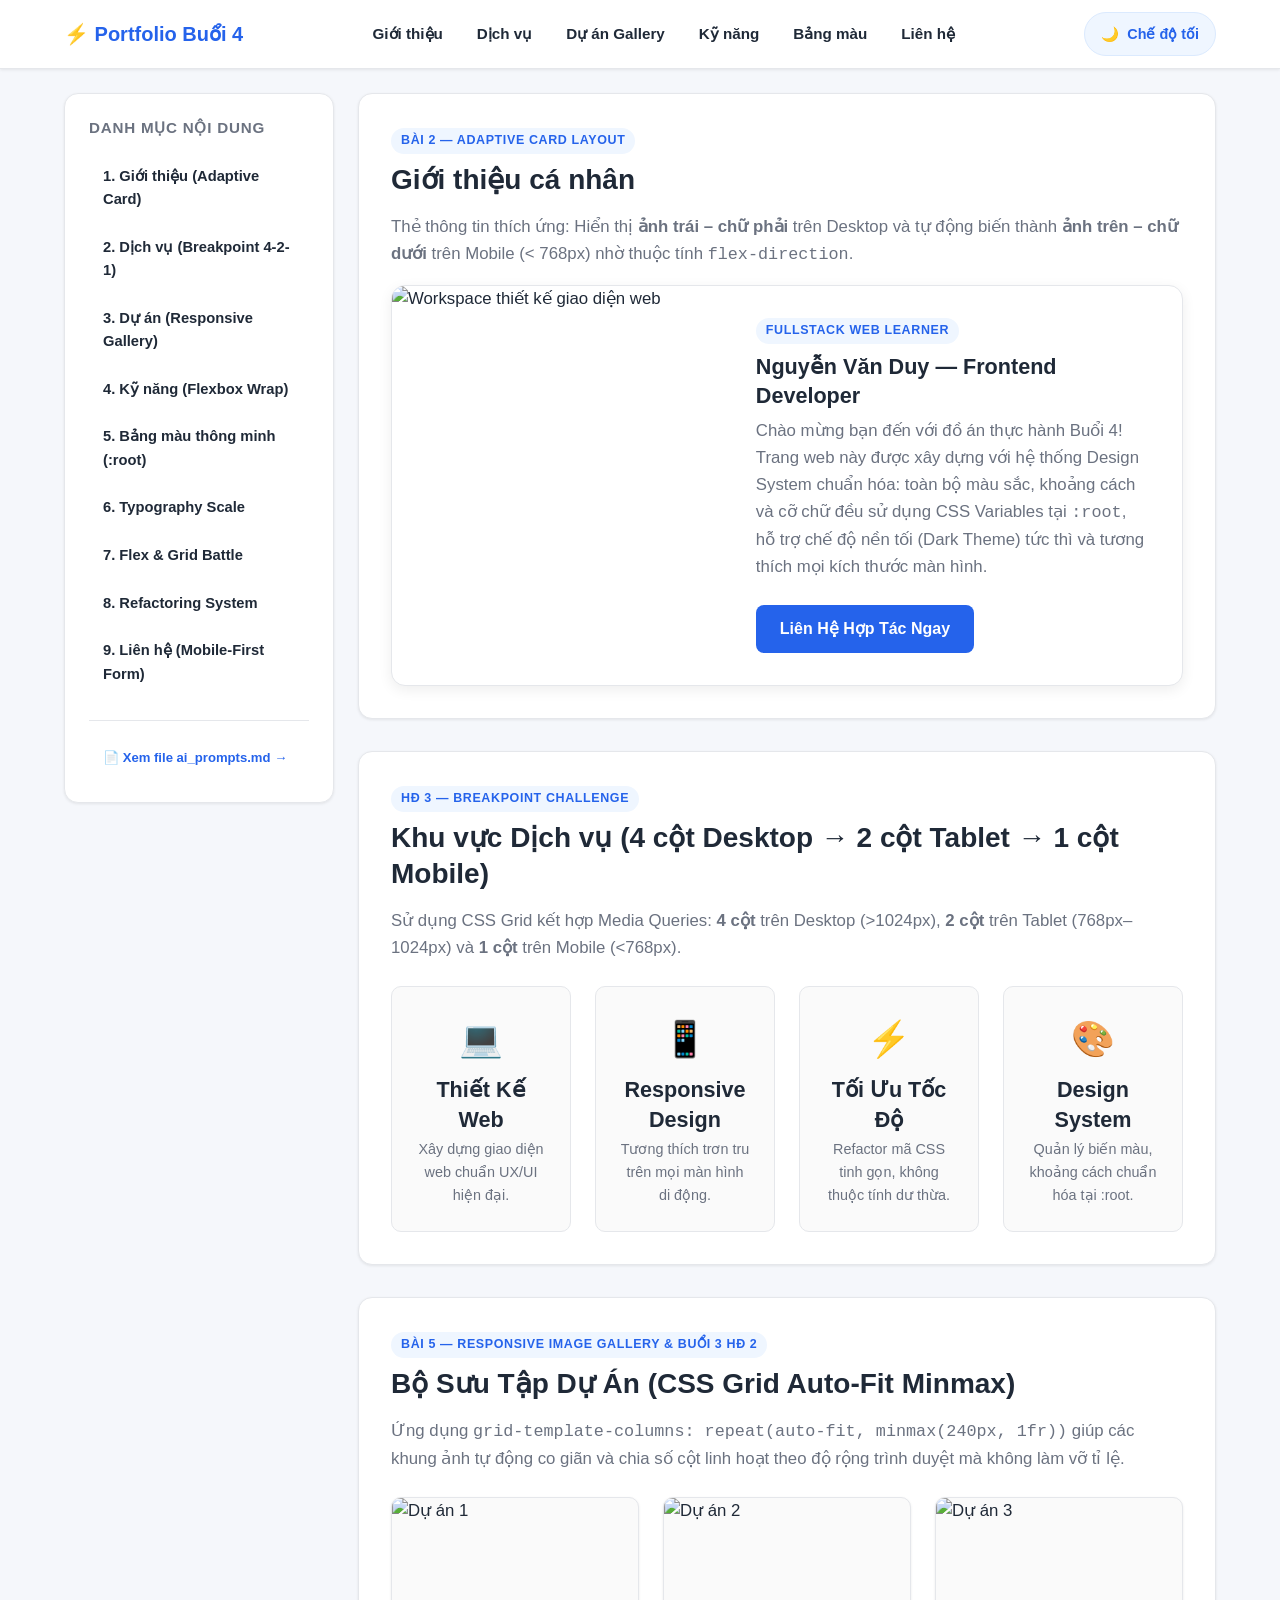
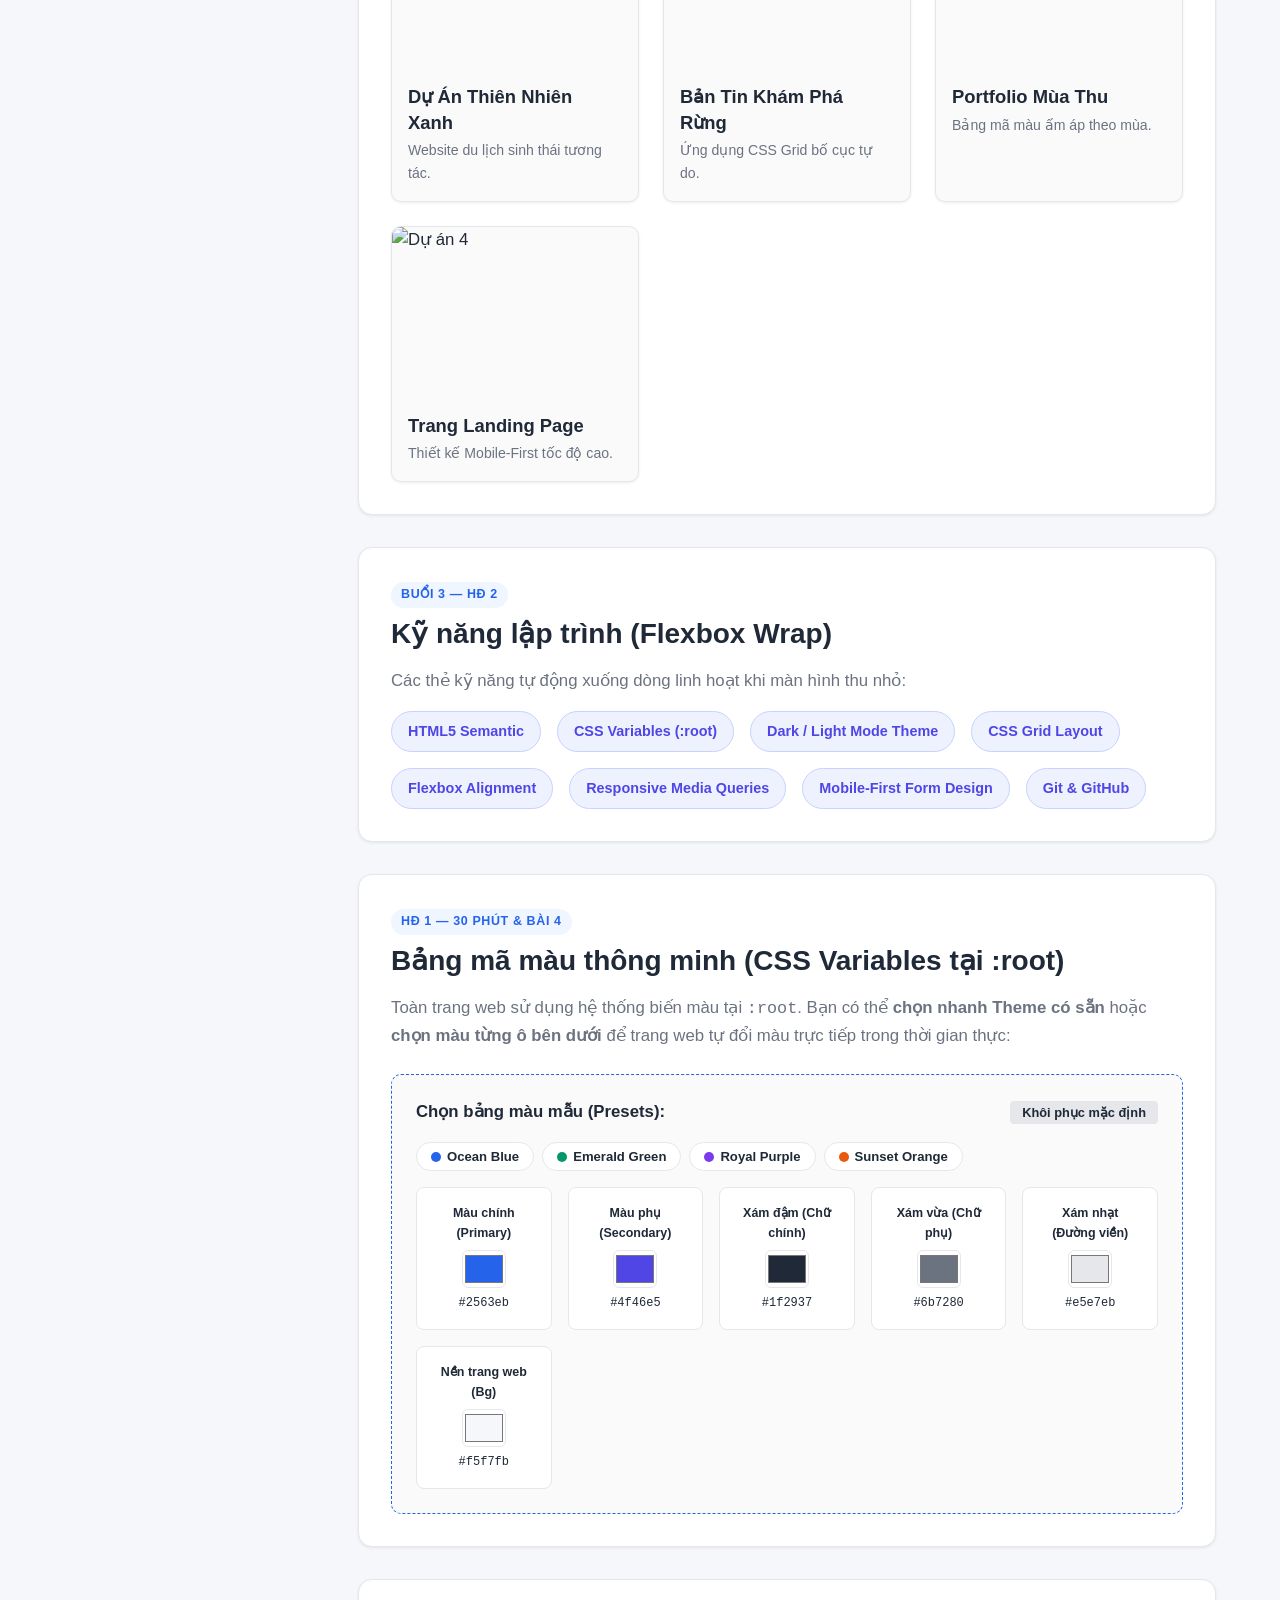
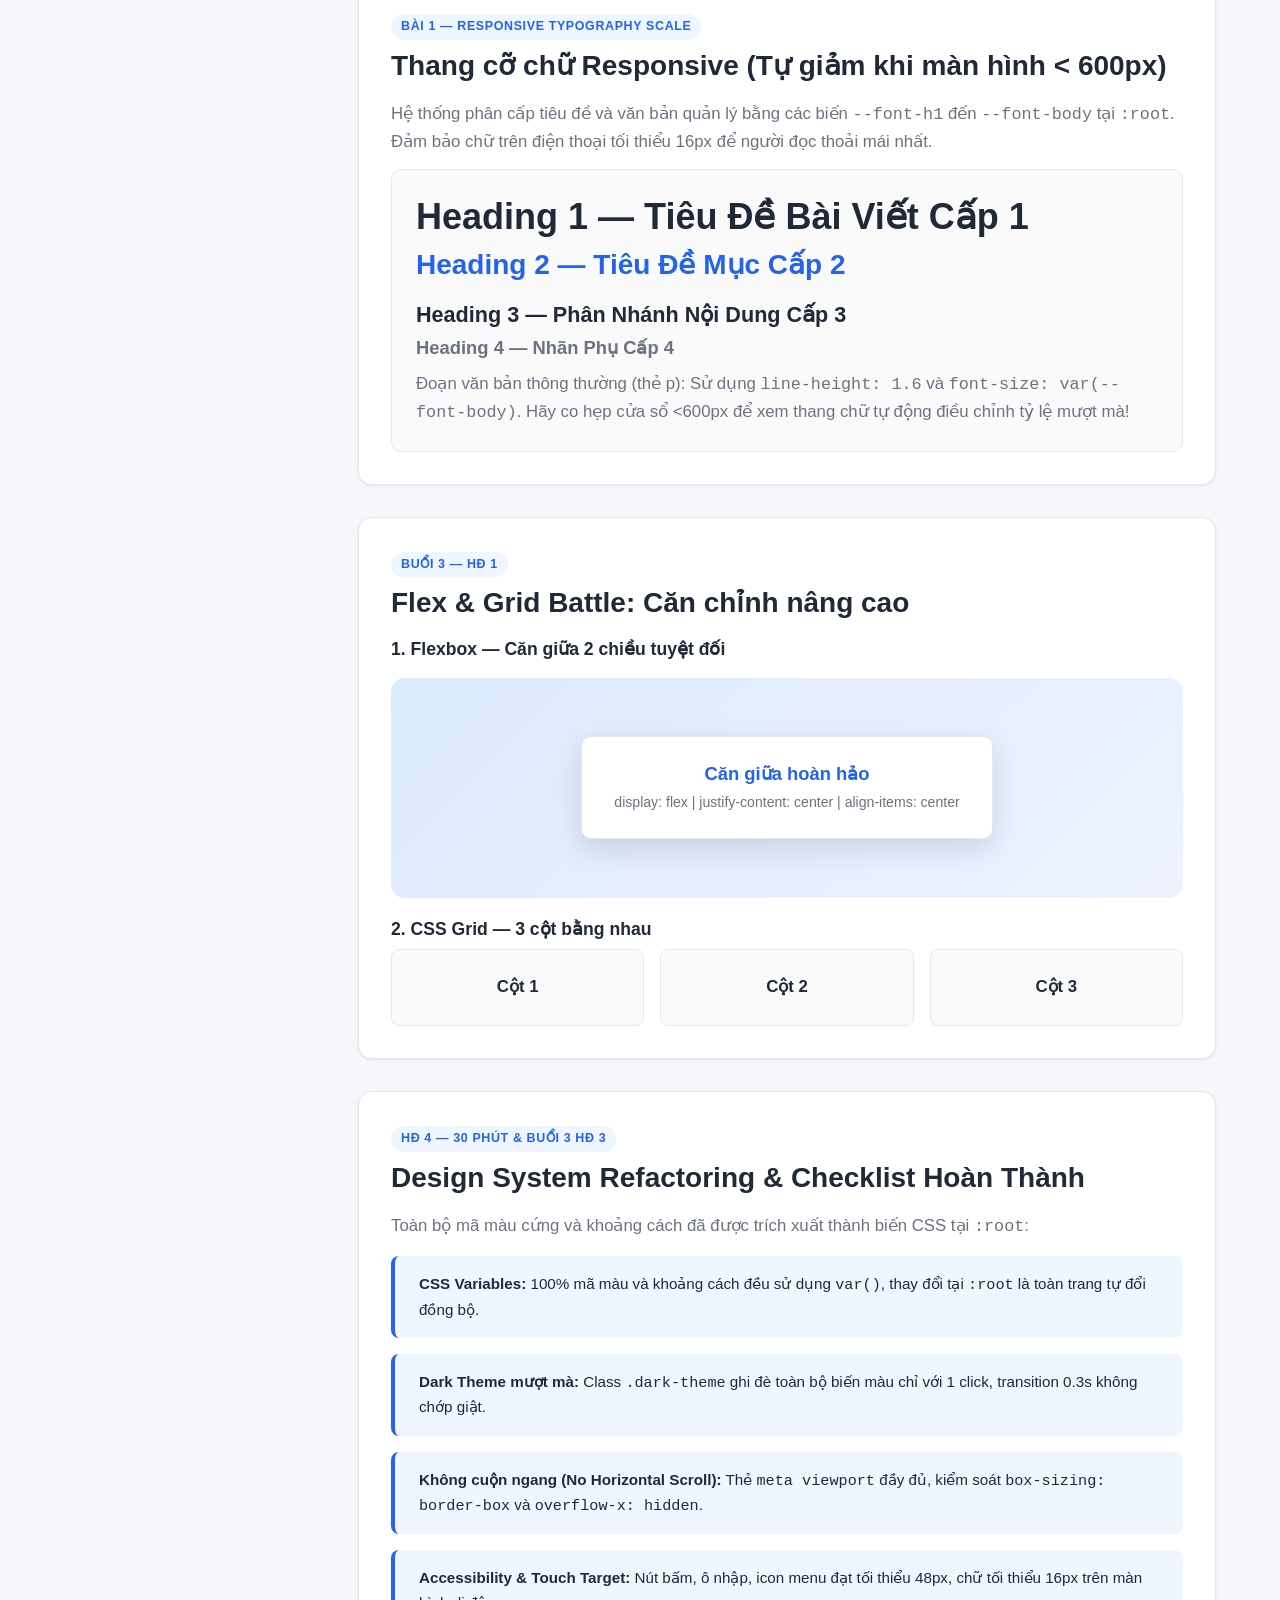
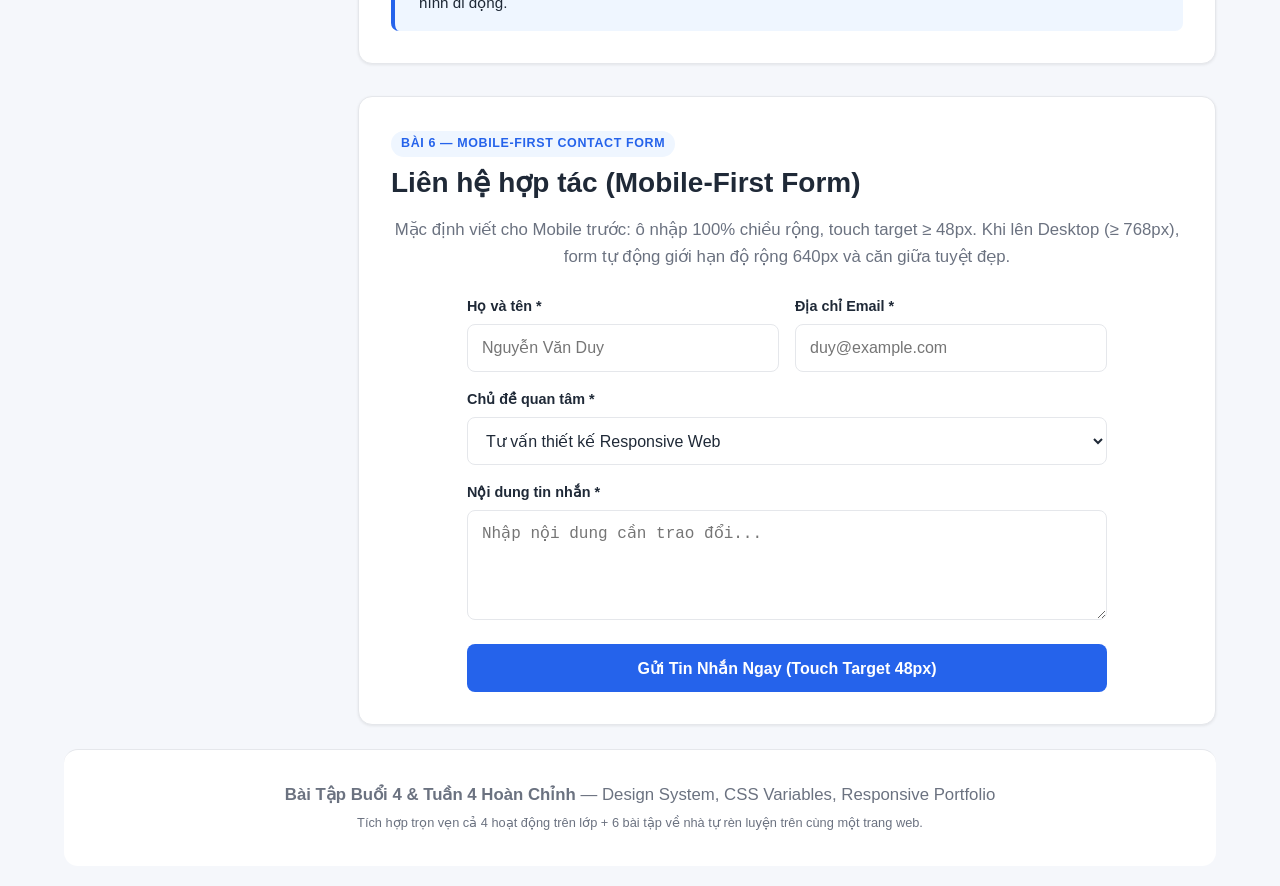
==== commit a7156c05: "Refactor: Tich hop truc tiep toan bo cac bai tap thanh cac phan he thong thuc te tren trang web duy " ====
--- a/Bài tập buổi 4/index.html
+++ b/Bài tập buổi 4/index.html
@@ -3,37 +3,36 @@
 <head>
     <meta charset="UTF-8">
     <meta name="viewport" content="width=device-width, initial-scale=1.0">
-    <title>Bài tập Buổi 4 - Hoạt động thực hành tại lớp</title>
+    <title>Bài tập Buổi 4: Design System & Responsive Portfolio</title>
     <style>
         /* ==========================================================================
-           HĐ 1 & HĐ 4: BẢNG MÃ MÀU THÔNG MINH & DESIGN SYSTEM REFACTORING
-           - Định nghĩa CSS Variables tại :root cho primary, secondary, 3 mức xám và nền
-           - Trích xuất toàn bộ mã màu và khoảng cách có hệ thống
+           HỆ THỐNG DESIGN SYSTEM (CSS VARIABLES TẠI :ROOT)
+           - HĐ 1, HĐ 4 & BÀI 1, BÀI 4 ĐƯỢC TÍCH HỢP TRỰC TIẾP VÀO TRANG
            ========================================================================== */
         :root {
-            /* Palette Màu Mặc Định (Có thể đổi trực tiếp qua bộ chọn màu) */
-            --color-primary: #2563eb;          /* Primary Blue */
-            --color-primary-hover: #1d4ed8;    /* Darker Blue */
-            --color-primary-light: #eff6ff;    /* Light Blue Tint */
-            --color-primary-subtle: #dbeafe;   /* Subtle Blue */
+            /* 1. Bảng mã màu Light Theme mặc định (HĐ 1 & Bài 4) */
+            --color-primary: #2563eb;          /* Màu chính */
+            --color-primary-hover: #1d4ed8;    /* Màu hover */
+            --color-primary-light: #eff6ff;    /* Màu nền nhạt */
+            --color-primary-subtle: #dbeafe;   /* Sắc thái phụ */
             
-            --color-secondary: #4f46e5;        /* Indigo Accent */
-            --color-secondary-light: #eef2ff;  /* Soft Indigo */
-            --color-secondary-border: #c7d2fe; /* Indigo Border */
+            --color-secondary: #4f46e5;        /* Màu phụ */
+            --color-secondary-light: #eef2ff;  
+            --color-secondary-border: #c7d2fe; 
 
             /* 3 Mức Xám */
-            --color-gray-dark: #1f2937;        /* Xám đậm (văn bản chính, tiêu đề) */
-            --color-gray-medium: #6b7280;      /* Xám trung bình (muted text, phụ đề) */
-            --color-gray-light: #e5e7eb;       /* Xám nhạt (đường viền, separator) */
-
-            /* Nền & Bề mặt */
-            --color-bg: #f5f7fb;               /* Nền trang */
-            --color-surface: #ffffff;          /* Nền thẻ / card surface */
-            --color-surface-subtle: #fafafa;   /* Nền sub-card / project item */
-            --color-header-bg: #111827;        /* Nền header / sidebar tối */
-            --color-header-text: #ffffff;      /* Chữ sáng màu */
-
-            /* Design System: Spacing Tokens (Khoảng cách) */
+            --color-gray-dark: #1f2937;        /* Mức xám đậm (Text chính) */
+            --color-gray-medium: #6b7280;      /* Mức xám vừa (Text phụ, muted) */
+            --color-gray-light: #e5e7eb;       /* Mức xám nhạt (Đường viền) */
+
+            /* Nền & Bề mặt (Surface) */
+            --color-bg: #f5f7fb;               /* Nền toàn trang */
+            --color-surface: #ffffff;          /* Nền thẻ Card / Header */
+            --color-surface-subtle: #fafafa;   /* Nền sub-item */
+            --color-header-bg: #111827;        /* Nền header/sidebar tối */
+            --color-header-text: #ffffff;      
+
+            /* 2. Spacing Tokens (Khoảng cách chuẩn hóa 8px - HĐ 4) */
             --spacing-unit: 8px;
             --space-1: var(--spacing-unit);                    /* 8px */
             --space-2: calc(var(--spacing-unit) * 2);          /* 16px */
@@ -41,391 +40,394 @@
             --space-4: calc(var(--spacing-unit) * 4);          /* 32px */
             --space-5: calc(var(--spacing-unit) * 5);          /* 40px */
 
-            /* Bo góc & Đổ bóng */
+            /* 3. Responsive Typography Scale Tokens (Bài 1) */
+            --font-h1: 2.25rem;    /* 36px */
+            --font-h2: 1.75rem;    /* 28px */
+            --font-h3: 1.35rem;    /* 22px */
+            --font-h4: 1.15rem;    /* 18px */
+            --font-body: 1.05rem;  /* ~17px */
+
+            /* Bo góc & Bóng */
             --radius-sm: 8px;
             --radius-md: 10px;
-            --radius-lg: 12px;
-            --radius-xl: 16px;
+            --radius-lg: 14px;
             --radius-pill: 9999px;
-
             --shadow-sm: 0 1px 3px rgba(0, 0, 0, 0.08);
-            --shadow-md: 0 4px 12px rgba(0, 0, 0, 0.06);
-            --shadow-lg: 0 10px 30px rgba(0, 0, 0, 0.1);
-        }
-
-        /* Reset cơ bản */
+            --shadow-md: 0 4px 14px rgba(0, 0, 0, 0.07);
+            --shadow-lg: 0 10px 30px rgba(0, 0, 0, 0.12);
+        }
+
+        /* GHI ĐÈ BIẾN TOÀN TRANG KHI BẬT CHẾ ĐỘ TỐI (DARK THEME - BÀI 4) */
+        body.dark-theme {
+            --color-primary: #38bdf8;
+            --color-primary-hover: #0ea5e9;
+            --color-primary-light: rgba(56, 189, 248, 0.15);
+            --color-primary-subtle: rgba(56, 189, 248, 0.25);
+            
+            --color-secondary: #818cf8;
+            --color-secondary-light: rgba(129, 140, 248, 0.15);
+            --color-secondary-border: #4338ca;
+
+            --color-gray-dark: #f3f4f6;        /* Text sáng */
+            --color-gray-medium: #9ca3af;      /* Text mờ */
+            --color-gray-light: #334155;       /* Viền tối */
+
+            --color-bg: #0b0f19;               /* Nền tối sâu */
+            --color-surface: #1e293b;          /* Nền thẻ Card tối */
+            --color-surface-subtle: #162032;
+            --color-header-bg: #0f172a;
+            --color-header-text: #ffffff;
+            --shadow-md: 0 4px 20px rgba(0, 0, 0, 0.4);
+        }
+
+        /* RESPONSIVE TYPOGRAPHY SCALE CHO MOBILE < 600PX (BÀI 1) */
+        @media (max-width: 600px) {
+            :root {
+                --font-h1: 1.75rem; /* 28px */
+                --font-h2: 1.4rem;  /* 22.4px */
+                --font-h3: 1.2rem;  /* 19px */
+                --font-h4: 1.05rem; /* 16.8px */
+                --font-body: 1rem;  /* 16px - Đảm bảo tối thiểu 16px trên di động */
+            }
+        }
+
+        /* Reset & Hiệu ứng chuyển màu mượt mà */
         * {
             box-sizing: border-box;
             margin: 0;
             padding: 0;
-            transition: background-color 0.25s ease, color 0.25s ease, border-color 0.25s ease;
+            transition: background-color 0.3s ease, color 0.3s ease, border-color 0.3s ease, box-shadow 0.3s ease;
         }
 
         body {
-            font-family: Arial, sans-serif;
+            font-family: -apple-system, BlinkMacSystemFont, "Segoe UI", Roboto, Arial, sans-serif;
             background-color: var(--color-bg);
             color: var(--color-gray-dark);
+            font-size: var(--font-body);
             line-height: 1.6;
             min-height: 100vh;
-        }
-
-        /* Banner bài tập Buổi 4 */
-        .session-banner {
-            background: linear-gradient(135deg, var(--color-header-bg), #1e293b);
-            color: var(--color-header-text);
-            padding: var(--space-4) var(--space-3);
-            text-align: center;
-            border-bottom: 4px solid var(--color-primary);
-        }
-
-        .session-banner h1 {
-            font-size: 1.75rem;
-            margin-bottom: var(--space-1);
-        }
-
-        .session-banner p {
-            color: #9ca3af;
+            overflow-x: hidden;
+        }
+
+        /* Typography Tags kế thừa trực tiếp thang cỡ chữ */
+        h1 { font-size: var(--font-h1); line-height: 1.25; }
+        h2 { font-size: var(--font-h2); line-height: 1.3; }
+        h3 { font-size: var(--font-h3); line-height: 1.35; }
+        h4 { font-size: var(--font-h4); line-height: 1.4; }
+        p { font-size: var(--font-body); }
+
+        /* ==========================================================================
+           BÀI 3: SMART NAVIGATION BAR TÍCH HỢP TRỰC TIẾP LÀM NAVBAR CỦA TOÀN TRANG
+           - Desktop: Menu ngang đầy đủ, nút Hamburger icon ẩn (display: none)
+           - Mobile (< 768px): Menu ngang ẩn (display: none), Hamburger icon hiện (display: flex)
+           ========================================================================== */
+        .site-navbar {
+            background-color: var(--color-surface);
+            border-bottom: 1px solid var(--color-gray-light);
+            position: sticky;
+            top: 0;
+            z-index: 1000;
+            box-shadow: var(--shadow-sm);
+        }
+
+        .navbar-container {
+            max-width: 1200px;
+            margin: 0 auto;
+            padding: 0 var(--space-3);
+            height: 68px;
+            display: flex;
+            align-items: center;
+            justify-content: space-between;
+        }
+
+        .navbar-brand {
+            display: flex;
+            align-items: center;
+            gap: 10px;
+            font-weight: 800;
+            font-size: 1.25rem;
+            color: var(--color-primary);
+            text-decoration: none;
+        }
+
+        /* Menu ngang trên Desktop */
+        .navbar-nav {
+            display: flex;
+            align-items: center;
+            list-style: none;
+            gap: 6px;
+        }
+
+        .nav-item-link {
+            text-decoration: none;
+            color: var(--color-gray-dark);
+            font-weight: 600;
             font-size: 0.95rem;
-        }
-
-        .nav-tabs {
-            display: flex;
-            justify-content: center;
-            flex-wrap: wrap;
-            gap: var(--space-1);
-            margin-top: var(--space-2);
-        }
-
-        .nav-tab-link {
-            display: inline-block;
-            padding: var(--space-1) var(--space-2);
-            background: rgba(255, 255, 255, 0.1);
-            color: #e5e7eb;
-            text-decoration: none;
+            padding: 8px 14px;
             border-radius: var(--radius-sm);
-            font-size: 0.85rem;
-            transition: background 0.2s ease;
-        }
-
-        .nav-tab-link:hover {
+            transition: all 0.2s;
+        }
+
+        .nav-item-link:hover {
+            color: var(--color-primary);
+            background-color: var(--color-primary-light);
+        }
+
+        .navbar-actions {
+            display: flex;
+            align-items: center;
+            gap: 10px;
+        }
+
+        /* Nút chuyển Dark/Light Mode trực tiếp trên thanh điều hướng (Bài 4) */
+        .theme-toggle-btn {
+            background: var(--color-primary-light);
+            color: var(--color-primary);
+            border: 1px solid var(--color-primary-subtle);
+            border-radius: var(--radius-pill);
+            padding: 8px 16px;
+            font-size: 0.9rem;
+            font-weight: 700;
+            cursor: pointer;
+            display: inline-flex;
+            align-items: center;
+            gap: 8px;
+            min-height: 44px; /* Touch target chuẩn */
+        }
+
+        .theme-toggle-btn:hover {
             background: var(--color-primary);
             color: #ffffff;
         }
 
-        /* Hoạt động Indicator Badge */
-        .hd-tag {
-            display: inline-block;
-            font-size: 0.75rem;
+        /* Nút Hamburger icon (Mặc định ẩn trên Desktop bằng display: none) */
+        .hamburger-btn {
+            display: none; /* Ẩn trên Desktop */
+            background: none;
+            border: 1px solid var(--color-gray-light);
+            border-radius: var(--radius-sm);
+            cursor: pointer;
+            min-width: 48px;
+            min-height: 48px; /* Touch target tối thiểu 48px */
+            flex-direction: column;
+            justify-content: center;
+            align-items: center;
+            gap: 5px;
+            padding: 8px;
+        }
+
+        .hamburger-bar {
+            width: 24px;
+            height: 2.5px;
+            background-color: var(--color-gray-dark);
+            border-radius: 2px;
+            transition: 0.25s;
+        }
+
+        /* Mobile Dropdown Drawer (Bài 3) */
+        .mobile-dropdown-menu {
+            display: none;
+            background-color: var(--color-surface);
+            border-bottom: 2px solid var(--color-gray-light);
+            padding: var(--space-2) var(--space-3);
+            list-style: none;
+        }
+
+        .mobile-dropdown-menu.active {
+            display: block;
+            animation: dropdownSlide 0.25s ease-out;
+        }
+
+        @keyframes dropdownSlide {
+            from { opacity: 0; transform: translateY(-8px); }
+            to { opacity: 1; transform: translateY(0); }
+        }
+
+        .mobile-dropdown-menu li {
+            margin-bottom: 6px;
+        }
+
+        .mobile-dropdown-menu .nav-item-link {
+            display: block;
+            padding: 12px 14px;
+            min-height: 48px;
+            font-size: 1.05rem;
+        }
+
+        /* Responsive Breakpoint Navbar Mobile (< 768px) */
+        @media (max-width: 767px) {
+            .navbar-nav {
+                display: none; /* Ẩn menu ngang Desktop */
+            }
+            .hamburger-btn {
+                display: flex; /* Hiện Hamburger icon */
+            }
+        }
+
+        /* ==========================================================================
+           HĐ 2: RESPONSIVE PORTFOLIO LAYOUT (DESKTOP 2 CỘT -> MOBILE 1 CỘT)
+           ========================================================================== */
+        .portfolio-wrapper {
+            max-width: 1200px;
+            margin: 0 auto;
+            min-height: calc(100vh - 68px);
+            display: grid;
+            grid-template-columns: 270px 1fr;
+            grid-template-rows: auto 1fr auto;
+            grid-template-areas:
+                "sidebar main"
+                "sidebar main"
+                "footer footer";
+            gap: var(--space-3);
+            padding: var(--space-3);
+        }
+
+        .portfolio-sidebar {
+            grid-area: sidebar;
+            background: var(--color-surface);
+            border: 1px solid var(--color-gray-light);
+            border-radius: var(--radius-lg);
+            padding: var(--space-3);
+            box-shadow: var(--shadow-sm);
+            height: fit-content;
+            position: sticky;
+            top: 86px;
+        }
+
+        .portfolio-sidebar h3 {
+            font-size: 0.95rem;
             text-transform: uppercase;
             letter-spacing: 0.05em;
-            font-weight: 700;
-            padding: 2px 8px;
-            border-radius: 4px;
-            background: var(--color-primary-light);
+            color: var(--color-gray-medium);
+            margin-bottom: var(--space-2);
+        }
+
+        .portfolio-sidebar nav {
+            display: flex;
+            flex-direction: column;
+            gap: 4px;
+        }
+
+        .portfolio-sidebar a {
+            text-decoration: none;
+            color: var(--color-gray-dark);
+            padding: 10px 14px;
+            border-radius: var(--radius-sm);
+            font-weight: 600;
+            font-size: 0.92rem;
+            transition: all 0.2s;
+        }
+
+        .portfolio-sidebar a:hover {
+            background-color: var(--color-primary-light);
+            color: var(--color-primary);
+            transform: translateX(4px);
+        }
+
+        .portfolio-main {
+            grid-area: main;
+            display: flex;
+            flex-direction: column;
+            gap: var(--space-4);
+        }
+
+        /* Card Section Component */
+        .card-section {
+            background-color: var(--color-surface);
+            border: 1px solid var(--color-gray-light);
+            border-radius: var(--radius-lg);
+            padding: var(--space-4);
+            box-shadow: var(--shadow-sm);
+        }
+
+        .section-badge {
+            display: inline-block;
+            font-size: 0.78rem;
+            font-weight: 800;
+            text-transform: uppercase;
+            letter-spacing: 0.05em;
+            padding: 3px 10px;
+            border-radius: var(--radius-pill);
+            background-color: var(--color-primary-light);
             color: var(--color-primary);
             margin-bottom: var(--space-1);
         }
 
-        /* Bộ điều khiển bảng màu trực tiếp (Interactive Color Customizer) */
-        .color-customizer-panel {
-            background: var(--color-surface);
-            border: 2px solid var(--color-primary);
-            border-radius: var(--radius-lg);
+        .card-section h2 {
+            margin-bottom: var(--space-2);
+            color: var(--color-gray-dark);
+        }
+
+        /* ==========================================================================
+           HĐ 1 & BÀI 4: LIVE THEME & COLOR PICKER PANEL
+           ========================================================================== */
+        .theme-editor-panel {
+            background-color: var(--color-surface-subtle);
+            border: 1px dashed var(--color-primary);
+            border-radius: var(--radius-md);
             padding: var(--space-3);
             margin-top: var(--space-3);
-            box-shadow: var(--shadow-md);
-        }
-
-        .customizer-title {
-            display: flex;
-            align-items: center;
-            justify-content: space-between;
-            flex-wrap: wrap;
-            gap: var(--space-1);
-            margin-bottom: var(--space-2);
-            border-bottom: 1px dashed var(--color-gray-light);
-            padding-bottom: var(--space-1);
-        }
-
-        .customizer-title h3 {
-            color: var(--color-primary);
-            font-size: 1.1rem;
-        }
-
-        .theme-preset-buttons {
+        }
+
+        .presets-row {
             display: flex;
             flex-wrap: wrap;
             gap: 8px;
+            margin: var(--space-2) 0;
         }
 
         .preset-btn {
             border: 1px solid var(--color-gray-light);
             background: var(--color-surface);
-            padding: 6px 12px;
+            color: var(--color-gray-dark);
+            padding: 6px 14px;
             border-radius: var(--radius-pill);
             cursor: pointer;
-            font-size: 0.8rem;
+            font-size: 0.82rem;
             font-weight: bold;
             display: inline-flex;
             align-items: center;
             gap: 6px;
-            transition: all 0.2s;
         }
 
         .preset-btn:hover {
-            transform: scale(1.05);
             border-color: var(--color-primary);
-        }
-
-        .preset-dot {
-            width: 12px;
-            height: 12px;
-            border-radius: 50%;
-            display: inline-block;
-        }
-
-        .color-inputs-grid {
+            color: var(--color-primary);
+        }
+
+        .picker-grid {
             display: grid;
-            grid-template-columns: repeat(auto-fit, minmax(140px, 1fr));
+            grid-template-columns: repeat(auto-fit, minmax(130px, 1fr));
             gap: var(--space-2);
             margin-top: var(--space-2);
         }
 
-        .color-input-card {
-            background: var(--color-bg);
+        .picker-item {
+            background: var(--color-surface);
             border: 1px solid var(--color-gray-light);
-            border-radius: var(--radius-md);
+            border-radius: var(--radius-sm);
             padding: var(--space-2);
+            text-align: center;
             display: flex;
             flex-direction: column;
             align-items: center;
             gap: 6px;
-            text-align: center;
-        }
-
-        .color-input-card label {
-            font-size: 0.82rem;
+        }
+
+        .picker-item label {
+            font-size: 0.78rem;
             font-weight: bold;
             color: var(--color-gray-dark);
         }
 
-        .color-picker-control {
-            display: flex;
-            align-items: center;
-            gap: 8px;
-            width: 100%;
-            justify-content: center;
-        }
-
-        .color-input-card input[type="color"] {
-            -webkit-appearance: none;
-            -moz-appearance: none;
-            appearance: none;
+        .picker-item input[type="color"] {
             width: 44px;
             height: 38px;
-            border: 2px solid var(--color-gray-light);
-            border-radius: 8px;
+            border: 1px solid var(--color-gray-light);
+            border-radius: 6px;
             cursor: pointer;
             background: none;
             padding: 0;
-        }
-
-        .color-input-card input[type="color"]::-webkit-color-swatch-wrapper {
-            padding: 0;
-        }
-
-        .color-input-card input[type="color"]::-webkit-color-swatch {
-            border: none;
-            border-radius: 6px;
-        }
-
-        .color-hex-val {
-            font-family: monospace;
-            font-size: 0.85rem;
-            color: var(--color-gray-medium);
-            font-weight: 600;
-        }
-
-        .color-role-hint {
-            font-size: 0.72rem;
-            color: var(--color-gray-medium);
-        }
-
-        .reset-color-btn {
-            margin-top: var(--space-2);
-            padding: 6px 16px;
-            background: var(--color-gray-light);
-            color: var(--color-gray-dark);
-            border: none;
-            border-radius: var(--radius-sm);
-            cursor: pointer;
-            font-size: 0.82rem;
-            font-weight: bold;
-            transition: all 0.2s;
-        }
-
-        .reset-color-btn:hover {
-            background: var(--color-gray-medium);
-            color: white;
-        }
-
-        /* ==========================================================================
-           HĐ 2: RESPONSIVE PORTFOLIO
-           - Desktop: Bố cục 2 cột (Sidebar 260px + Main 1fr)
-           - Mobile (<768px): Biến bố cục 2 cột thành 1 cột
-           ========================================================================== */
-        .portfolio-wrapper {
-            min-height: 100vh;
-            display: grid;
-            grid-template-columns: 260px 1fr;
-            grid-template-rows: auto 1fr auto;
-            grid-template-areas:
-                "header header"
-                "sidebar main"
-                "footer footer";
-        }
-
-        .portfolio-header {
-            grid-area: header;
-            padding: var(--space-3) var(--space-4);
-            background: var(--color-surface);
-            border-bottom: 1px solid var(--color-gray-light);
-            display: flex;
-            justify-content: space-between;
-            align-items: center;
-            flex-wrap: wrap;
-            gap: var(--space-2);
-        }
-
-        .portfolio-header .brand h2 {
-            color: var(--color-primary);
-            font-size: 1.4rem;
-        }
-
-        .portfolio-header .brand p {
-            color: var(--color-gray-medium);
-            font-size: 0.9rem;
-        }
-
-        .sidebar {
-            grid-area: sidebar;
-            padding: var(--space-4);
-            background: var(--color-header-bg);
-            color: var(--color-header-text);
-        }
-
-        .sidebar h3 {
-            font-size: 1rem;
-            margin-bottom: var(--space-2);
-            text-transform: uppercase;
-            color: #9ca3af;
-            letter-spacing: 0.05em;
-        }
-
-        .sidebar nav {
-            display: grid;
-            gap: var(--space-1);
-        }
-
-        .sidebar a {
-            padding: var(--space-1) var(--space-2);
-            color: #d1d5db;
-            text-decoration: none;
-            border-radius: var(--radius-sm);
-            transition: all 0.2s;
-        }
-
-        .sidebar a:hover {
-            background: rgba(255, 255, 255, 0.1);
-            color: #ffffff;
-            transform: translateX(4px);
-        }
-
-        .portfolio-main {
-            grid-area: main;
-            padding: var(--space-4);
-        }
-
-        /* Thẻ nội dung (Cards) */
-        .card {
-            margin-bottom: var(--space-4);
-            padding: var(--space-4);
-            background: var(--color-surface);
-            border: 1px solid var(--color-gray-light);
-            border-radius: var(--radius-lg);
-            box-shadow: var(--shadow-sm);
-        }
-
-        .card h2 {
-            font-size: 1.3rem;
-            margin-bottom: var(--space-2);
-            color: var(--color-gray-dark);
-            border-bottom: 2px solid var(--color-primary-light);
-            padding-bottom: var(--space-1);
-        }
-
-        /* Flexbox Demo Căn giữa (Buổi 3 - HĐ 1) */
-        .flex-demo {
-            height: 240px;
-            display: flex;
-            justify-content: center;
-            align-items: center;
-            background: linear-gradient(135deg, var(--color-primary-subtle), #e0e7ff);
-            border-radius: var(--radius-xl);
-            margin: var(--space-2) 0;
-        }
-
-        .flex-box {
-            padding: var(--space-3) var(--space-4);
-            background: var(--color-surface);
-            border-radius: var(--radius-lg);
-            box-shadow: var(--shadow-lg);
-            text-align: center;
-            border: 1px solid var(--color-gray-light);
-        }
-
-        .flex-box h3 {
-            color: var(--color-primary);
-            margin-bottom: var(--space-1);
-        }
-
-        /* Skills Flexbox (Buổi 3 - HĐ 2) */
-        .skills {
-            display: flex;
-            flex-wrap: wrap;
-            justify-content: center;
-            gap: var(--space-2);
-            margin-top: var(--space-3);
-        }
-
-        .skill {
-            padding: var(--space-1) var(--space-2);
-            background: var(--color-secondary-light);
-            border: 1px solid var(--color-secondary-border);
-            color: var(--color-secondary);
-            border-radius: var(--radius-pill);
-            font-weight: 700;
-            font-size: 0.9rem;
-        }
-
-        /* Projects Grid (Buổi 3 - HĐ 2) */
-        .projects {
-            display: grid;
-            grid-template-columns: repeat(2, 1fr);
-            gap: var(--space-3);
-            margin-top: var(--space-3);
-        }
-
-        .project {
-            padding: var(--space-3);
-            background: var(--color-surface-subtle);
-            border: 1px solid var(--color-gray-light);
-            border-radius: var(--radius-md);
-        }
-
-        .project h3 {
-            color: var(--color-primary);
-            margin-bottom: var(--space-1);
         }
 
         /* ==========================================================================
@@ -436,198 +438,37 @@
            ========================================================================== */
         .services-grid {
             display: grid;
-            grid-template-columns: repeat(4, 1fr); /* Mặc định 4 cột trên Desktop */
+            grid-template-columns: repeat(4, 1fr); /* 4 cột Desktop */
             gap: var(--space-3);
             margin-top: var(--space-3);
         }
 
-        .service-card {
-            background: var(--color-surface);
+        .service-item {
+            background: var(--color-surface-subtle);
             border: 1px solid var(--color-gray-light);
             border-radius: var(--radius-md);
             padding: var(--space-3);
             text-align: center;
-            box-shadow: var(--shadow-sm);
-            transition: transform 0.2s ease, box-shadow 0.2s ease;
-        }
-
-        .service-card:hover {
+            transition: transform 0.2s, box-shadow 0.2s;
+        }
+
+        .service-item:hover {
             transform: translateY(-4px);
             box-shadow: var(--shadow-md);
             border-color: var(--color-primary);
         }
 
         .service-icon {
-            font-size: 2rem;
-            margin-bottom: var(--space-2);
-            display: inline-block;
-        }
-
-        .service-card h3 {
-            font-size: 1.1rem;
-            color: var(--color-gray-dark);
+            font-size: 2.2rem;
             margin-bottom: var(--space-1);
         }
 
-        .service-card p {
-            font-size: 0.9rem;
-            color: var(--color-gray-medium);
-        }
-
-        /* Debug & Refactor Checklist (Buổi 3 - HĐ 3) */
-        .checks {
-            display: grid;
-            gap: var(--space-2);
-            margin-top: var(--space-2);
-        }
-
-        .check {
-            padding: var(--space-2);
-            border-left: 4px solid var(--color-primary);
-            background: var(--color-primary-light);
-            border-radius: var(--radius-sm);
-            font-size: 0.95rem;
-        }
-
-        .code-block {
-            margin-top: var(--space-2);
-            padding: var(--space-2);
-            background: var(--color-header-bg);
-            color: #e5e7eb;
-            border-radius: var(--radius-sm);
-            overflow-x: auto;
-            font-family: Consolas, monospace;
-            font-size: 0.88rem;
-        }
-
-        pre {
-            white-space: pre-wrap;
-        }
-
-        /* Footer */
-        .portfolio-footer {
-            grid-area: footer;
-            padding: var(--space-3);
-            text-align: center;
-            background: var(--color-surface);
-            border-top: 1px solid var(--color-gray-light);
-            color: var(--color-gray-medium);
-            font-size: 0.9rem;
-        }
-
         /* ==========================================================================
-           HĐ 2 & HĐ 3: MEDIA QUERIES & BREAKPOINTS
-           - Tablet breakpoint: max-width: 1024px (Dịch vụ -> 2 cột)
-           - Mobile breakpoint: max-width: 767px (Bố cục -> 1 cột, Dịch vụ -> 1 cột)
+           BÀI 2: ADAPTIVE CARD LAYOUT TÍCH HỢP THỰC TẾ LÀM THẺ GIỚI THIỆU
+           - Desktop: Ảnh trái - Chữ phải (flex-direction: row)
+           - Mobile (< 768px): Ảnh trên - Chữ dưới (flex-direction: column)
            ========================================================================== */
-
-        /* Tablet Breakpoint (<= 1024px) */
-        @media (max-width: 1024px) {
-            .services-grid {
-                grid-template-columns: repeat(2, 1fr); /* 2 cột Tablet */
-            }
-        }
-
-        /* Mobile Breakpoint (< 768px) */
-        @media (max-width: 767px) {
-            /* HĐ 2: Chuyển bố cục 2 cột Desktop thành 1 cột trên Mobile <768px */
-            .portfolio-wrapper {
-                grid-template-columns: 1fr;
-                grid-template-rows: auto auto 1fr auto;
-                grid-template-areas:
-                    "header"
-                    "sidebar"
-                    "main"
-                    "footer";
-            }
-
-            .portfolio-header {
-                flex-direction: column;
-                align-items: flex-start;
-            }
-
-            .portfolio-main {
-                padding: var(--space-2);
-            }
-
-            .projects {
-                grid-template-columns: 1fr;
-            }
-
-            /* HĐ 3: Khu vực Dịch vụ 1 cột trên Mobile */
-            .services-grid {
-                grid-template-columns: 1fr;
-            }
-
-            .flex-demo {
-                height: 180px;
-            }
-
-            .flex-box {
-                padding: var(--space-2);
-            }
-        }
-
-        /* ==========================================================================
-           CSS TÍCH HỢP TRỰC TIẾP CHO 6 BÀI TẬP VỀ NHÀ VÀO INDEX BUỔI 4
-           ========================================================================== */
-        
-        /* Bài 1: Responsive Typography Scale demo */
-        .typography-scale-demo {
-            --scale-h1: 2.5rem;
-            --scale-h2: 2rem;
-            --scale-h3: 1.5rem;
-            --scale-h4: 1.25rem;
-            --scale-body: 1.125rem;
-            background: var(--color-bg);
-            border: 1px solid var(--color-gray-light);
-            border-radius: var(--radius-md);
-            padding: var(--space-3);
-            margin-top: var(--space-2);
-        }
-
-        .typography-scale-demo h1 {
-            font-size: var(--scale-h1);
-            line-height: 1.2;
-            color: var(--color-gray-dark);
-            margin-bottom: var(--space-1);
-        }
-        .typography-scale-demo h2 {
-            font-size: var(--scale-h2);
-            line-height: 1.25;
-            color: var(--color-primary);
-            margin: var(--space-2) 0 var(--space-1) 0;
-            border: none;
-            padding: 0;
-        }
-        .typography-scale-demo h3 {
-            font-size: var(--scale-h3);
-            color: var(--color-gray-dark);
-            margin: var(--space-1) 0;
-        }
-        .typography-scale-demo h4 {
-            font-size: var(--scale-h4);
-            color: var(--color-gray-medium);
-            margin: var(--space-1) 0;
-        }
-        .typography-scale-demo p {
-            font-size: var(--scale-body);
-            color: var(--color-gray-medium);
-            line-height: 1.6;
-        }
-
-        @media (max-width: 600px) {
-            .typography-scale-demo {
-                --scale-h1: 1.875rem; /* 30px */
-                --scale-h2: 1.5rem;   /* 24px */
-                --scale-h3: 1.25rem;  /* 20px */
-                --scale-h4: 1.125rem; /* 18px */
-                --scale-body: 1rem;   /* 16px */
-            }
-        }
-
-        /* Bài 2: Adaptive Card Layout demo */
-        .hw-adaptive-card {
+        .adaptive-bio-card {
             display: flex;
             flex-direction: row; /* Desktop: Ảnh trái - chữ phải */
             background: var(--color-surface);
@@ -638,298 +479,310 @@
             margin-top: var(--space-2);
         }
 
-        .hw-card-img {
+        .adaptive-bio-img {
             flex: 1 1 42%;
-            min-height: 250px;
-        }
-
-        .hw-card-img img {
+            min-height: 280px;
+        }
+
+        .adaptive-bio-img img {
             width: 100%;
             height: 100%;
             object-fit: cover;
             display: block;
         }
 
-        .hw-card-body {
+        .adaptive-bio-content {
             flex: 1 1 58%;
-            padding: var(--space-3);
+            padding: var(--space-4);
             display: flex;
             flex-direction: column;
             justify-content: center;
         }
 
-        .hw-card-btn {
+        .adaptive-cta-btn {
             align-self: flex-start;
-            background: var(--color-primary);
-            color: white;
+            background-color: var(--color-primary);
+            color: #ffffff;
             border: none;
-            padding: 10px 22px;
+            padding: 12px 24px;
+            border-radius: var(--radius-sm);
+            font-size: 1rem;
+            font-weight: 700;
+            cursor: pointer;
+            min-height: 48px; /* Touch target chuẩn */
+            margin-top: var(--space-3);
+            transition: opacity 0.2s;
+        }
+
+        .adaptive-cta-btn:hover {
+            opacity: 0.9;
+        }
+
+        /* ==========================================================================
+           BÀI 5: RESPONSIVE IMAGE GALLERY TÍCH HỢP THÀNH MỤC DỰ ÁN HÌNH ẢNH
+           - Dùng repeat(auto-fit, minmax(240px, 1fr)) tự co giãn số cột
+           ========================================================================== */
+        .integrated-gallery-grid {
+            display: grid;
+            grid-template-columns: repeat(auto-fit, minmax(240px, 1fr));
+            gap: var(--space-3);
+            margin-top: var(--space-3);
+        }
+
+        .gallery-card-item {
+            background: var(--color-surface-subtle);
+            border: 1px solid var(--color-gray-light);
+            border-radius: var(--radius-md);
+            overflow: hidden;
+            box-shadow: var(--shadow-sm);
+            transition: transform 0.25s ease, box-shadow 0.25s ease;
+        }
+
+        .gallery-card-item:hover {
+            transform: translateY(-5px);
+            box-shadow: var(--shadow-md);
+        }
+
+        .gallery-card-img {
+            width: 100%;
+            height: 170px;
+            overflow: hidden;
+        }
+
+        .gallery-card-img img {
+            width: 100%;
+            height: 100%;
+            object-fit: cover;
+            display: block;
+            transition: transform 0.3s ease;
+        }
+
+        .gallery-card-item:hover img {
+            transform: scale(1.06);
+        }
+
+        .gallery-card-caption {
+            padding: var(--space-2);
+        }
+
+        .gallery-card-caption h4 {
+            color: var(--color-gray-dark);
+            margin-bottom: 4px;
+        }
+
+        .gallery-card-caption p {
+            font-size: 0.88rem;
+            color: var(--color-gray-medium);
+        }
+
+        /* ==========================================================================
+           BÀI 6: MOBILE-FIRST CONTACT FORM TÍCH HỢP THÀNH FORM LIÊN HỆ CỦA TRANG
+           - Mặc định Mobile 100% width, min-height 48px, font >= 16px
+           - Desktop (>= 768px): Căn giữa, max-width 640px, Họ tên/Email 2 cột
+           ========================================================================== */
+        .site-contact-form {
+            width: 100%;
+            margin-top: var(--space-3);
+        }
+
+        .form-grid-fields {
+            display: flex;
+            flex-direction: column;
+            gap: var(--space-2);
+        }
+
+        .form-input-group {
+            display: flex;
+            flex-direction: column;
+            gap: 6px;
+        }
+
+        .form-input-group label {
+            font-size: 0.9rem;
+            font-weight: 700;
+            color: var(--color-gray-dark);
+        }
+
+        .form-input-group input,
+        .form-input-group textarea,
+        .form-input-group select {
+            width: 100%;
+            min-height: 48px;
+            padding: 12px 14px;
+            font-size: 1rem; /* >= 16px tránh phóng to iOS */
+            border: 1.5px solid var(--color-gray-light);
+            border-radius: var(--radius-sm);
+            background-color: var(--color-surface);
+            color: var(--color-gray-dark);
+            outline: none;
+            transition: border-color 0.2s, box-shadow 0.2s;
+        }
+
+        .form-input-group textarea {
+            min-height: 110px;
+            resize: vertical;
+        }
+
+        .form-input-group input:focus,
+        .form-input-group textarea:focus,
+        .form-input-group select:focus {
+            border-color: var(--color-primary);
+            box-shadow: 0 0 0 3px var(--color-primary-light);
+        }
+
+        .form-submit-btn {
+            width: 100%;
+            min-height: 48px;
+            background-color: var(--color-primary);
+            color: #ffffff;
+            font-size: 1rem;
+            font-weight: 700;
+            border: none;
+            border-radius: var(--radius-sm);
+            cursor: pointer;
+            margin-top: var(--space-1);
+            transition: background-color 0.2s;
+        }
+
+        .form-submit-btn:hover {
+            background-color: var(--color-primary-hover);
+        }
+
+        /* Kỹ năng (Buổi 3 - HĐ 2) Flexbox wrap */
+        .skills-wrap {
+            display: flex;
+            flex-wrap: wrap;
+            gap: var(--space-2);
+            margin-top: var(--space-2);
+        }
+
+        .skill-badge {
+            padding: 8px 16px;
+            background-color: var(--color-secondary-light);
+            border: 1px solid var(--color-secondary-border);
+            color: var(--color-secondary);
+            border-radius: var(--radius-pill);
+            font-weight: 700;
+            font-size: 0.9rem;
+        }
+
+        /* Flexbox Căn giữa tuyệt đối (Buổi 3 - HĐ 1) */
+        .battle-flex-center {
+            height: 220px;
+            display: flex;
+            justify-content: center;
+            align-items: center;
+            background: linear-gradient(135deg, var(--color-primary-subtle), var(--color-secondary-light));
+            border-radius: var(--radius-lg);
+            margin-top: var(--space-2);
+        }
+
+        .battle-center-box {
+            padding: var(--space-3) var(--space-4);
+            background: var(--color-surface);
+            border-radius: var(--radius-md);
+            box-shadow: var(--shadow-lg);
+            text-align: center;
+            border: 1px solid var(--color-gray-light);
+        }
+
+        /* Refactor Checklist (HĐ 4 & Buổi 3 - HĐ 3) */
+        .refactor-checklist {
+            display: grid;
+            gap: var(--space-2);
+            margin-top: var(--space-2);
+        }
+
+        .refactor-item {
+            padding: var(--space-2) var(--space-3);
+            border-left: 4px solid var(--color-primary);
+            background: var(--color-primary-light);
             border-radius: var(--radius-sm);
             font-size: 0.95rem;
-            font-weight: 600;
-            min-height: 48px;
-            cursor: pointer;
-            display: inline-flex;
-            align-items: center;
-            justify-content: center;
-            margin-top: var(--space-2);
-            transition: opacity 0.2s;
-        }
-
+        }
+
+        .site-footer {
+            grid-area: footer;
+            text-align: center;
+            padding: var(--space-4) var(--space-3);
+            background: var(--color-surface);
+            border-top: 1px solid var(--color-gray-light);
+            color: var(--color-gray-medium);
+            font-size: 0.9rem;
+            border-radius: var(--radius-lg);
+        }
+
+        /* ==========================================================================
+           RESPONSIVE BREAKPOINTS CHUẨN
+           - Tablet (768px - 1024px)
+           - Mobile (< 768px)
+           ========================================================================== */
+
+        /* Tablet Breakpoint (<= 1024px) */
+        @media (max-width: 1024px) {
+            .services-grid {
+                grid-template-columns: repeat(2, 1fr); /* 2 cột Tablet (HĐ 3) */
+            }
+        }
+
+        /* Mobile Breakpoint (< 768px) */
         @media (max-width: 767px) {
-            .hw-adaptive-card {
-                flex-direction: column; /* Mobile: Ảnh trên - chữ dưới */
-            }
-            .hw-card-img {
+            /* Chuyển layout 2 cột Desktop thành 1 cột Mobile (HĐ 2) */
+            .portfolio-wrapper {
+                grid-template-columns: 1fr;
+                grid-template-areas:
+                    "sidebar"
+                    "main"
+                    "footer";
+                padding: var(--space-2);
+            }
+
+            .portfolio-sidebar {
+                position: static;
+            }
+
+            .card-section {
+                padding: var(--space-3);
+            }
+
+            /* Adaptive Card chuyển sang dạng Dọc (Bài 2) */
+            .adaptive-bio-card {
+                flex-direction: column;
+            }
+
+            .adaptive-bio-img {
                 min-height: 200px;
                 max-height: 240px;
             }
-            .hw-card-btn {
+
+            .adaptive-cta-btn {
                 width: 100%;
             }
-        }
-
-        /* Bài 3: Smart Navigation Bar demo */
-        .hw-navbar-demo {
-            background: var(--color-surface);
-            border: 1px solid var(--color-gray-light);
-            border-radius: var(--radius-md);
-            margin-top: var(--space-2);
-            overflow: hidden;
-        }
-
-        .hw-nav-inner {
-            display: flex;
-            align-items: center;
-            justify-content: space-between;
-            padding: 12px var(--space-3);
-        }
-
-        .hw-nav-brand {
-            font-weight: 800;
-            color: var(--color-primary);
-            font-size: 1.15rem;
-        }
-
-        .hw-desktop-menu {
-            display: flex;
-            align-items: center;
-            gap: 12px;
-            list-style: none;
-        }
-
-        .hw-nav-item {
-            text-decoration: none;
-            color: var(--color-gray-dark);
-            font-weight: 600;
-            font-size: 0.9rem;
-            padding: 6px 12px;
-            border-radius: 6px;
-            transition: background 0.2s;
-        }
-
-        .hw-nav-item:hover {
-            background: var(--color-primary-light);
-            color: var(--color-primary);
-        }
-
-        .hw-hamburger-btn {
-            display: none; /* Desktop ẩn */
-            background: none;
-            border: 1px solid var(--color-gray-light);
-            border-radius: 6px;
-            cursor: pointer;
-            min-width: 44px;
-            min-height: 44px;
-            flex-direction: column;
-            justify-content: center;
-            align-items: center;
-            gap: 4px;
-            padding: 6px;
-        }
-
-        .hw-hamburger-bar {
-            width: 20px;
-            height: 2px;
-            background: var(--color-gray-dark);
-        }
-
-        .hw-mobile-dropdown {
-            display: none;
-            list-style: none;
-            background: var(--color-bg);
-            border-top: 1px solid var(--color-gray-light);
-            padding: 10px var(--space-2);
-        }
-
-        .hw-mobile-dropdown.active {
-            display: block;
-        }
-
-        .hw-mobile-dropdown li {
-            margin-bottom: 6px;
-        }
-
-        .hw-mobile-dropdown a {
-            display: block;
-            padding: 8px 12px;
-            text-decoration: none;
-            color: var(--color-gray-dark);
-            font-weight: 600;
-            border-radius: 6px;
-        }
-
-        @media (max-width: 767px) {
-            .hw-desktop-menu {
-                display: none; /* Mobile: Ẩn menu ngang */
-            }
-            .hw-hamburger-btn {
-                display: flex; /* Mobile: Hiện nút Hamburger */
-            }
-        }
-
-        /* Bài 4: Theme Card Demo */
-        .hw-theme-box {
-            --hw-theme-bg: #f8fafc;
-            --hw-theme-surface: #ffffff;
-            --hw-theme-text: #0f172a;
-            --hw-theme-border: #e2e8f0;
-            --hw-theme-accent: #2563eb;
-            background: var(--hw-theme-bg);
-            border: 1px solid var(--hw-theme-border);
-            border-radius: var(--radius-md);
-            padding: var(--space-3);
-            margin-top: var(--space-2);
-            transition: all 0.3s ease;
-        }
-
-        .hw-theme-box.dark-mode-active {
-            --hw-theme-bg: #0b0f19;
-            --hw-theme-surface: #1e293b;
-            --hw-theme-text: #f8fafc;
-            --hw-theme-border: #334155;
-            --hw-theme-accent: #38bdf8;
-        }
-
-        .hw-theme-inner {
-            background: var(--hw-theme-surface);
-            border: 1px solid var(--hw-theme-border);
-            border-radius: var(--radius-sm);
-            padding: var(--space-3);
-            color: var(--hw-theme-text);
-            transition: all 0.3s ease;
-        }
-
-        /* Bài 5: Responsive Image Gallery Demo */
-        .hw-gallery-grid {
-            display: grid;
-            grid-template-columns: repeat(auto-fit, minmax(220px, 1fr));
-            gap: var(--space-2);
-            margin-top: var(--space-2);
-        }
-
-        .hw-gallery-card {
-            background: var(--color-surface);
-            border: 1px solid var(--color-gray-light);
-            border-radius: var(--radius-sm);
-            overflow: hidden;
-            box-shadow: var(--shadow-sm);
-            transition: transform 0.2s, box-shadow 0.2s;
-        }
-
-        .hw-gallery-card:hover {
-            transform: translateY(-4px);
-            box-shadow: var(--shadow-md);
-        }
-
-        .hw-gallery-card img {
-            width: 100%;
-            height: 150px;
-            object-fit: cover;
-            display: block;
-        }
-
-        .hw-gallery-card p {
-            padding: 8px 12px;
-            font-size: 0.85rem;
-            font-weight: 600;
-            color: var(--color-gray-dark);
-            margin: 0;
-        }
-
-        /* Bài 6: Mobile-First Contact Form Demo */
-        .hw-contact-form {
-            background: var(--color-surface);
-            border: 1px solid var(--color-gray-light);
-            border-radius: var(--radius-md);
-            padding: var(--space-3);
-            margin-top: var(--space-2);
-            width: 100%; /* Mặc định Mobile 100% */
-        }
-
-        .hw-form-grid {
-            display: flex;
-            flex-direction: column; /* Mobile 1 cột */
-            gap: var(--space-2);
-        }
-
-        .hw-form-field {
-            display: flex;
-            flex-direction: column;
-            gap: 6px;
-        }
-
-        .hw-form-field label {
-            font-size: 0.88rem;
-            font-weight: bold;
-            color: var(--color-gray-dark);
-        }
-
-        .hw-form-field input,
-        .hw-form-field textarea {
-            width: 100%;
-            min-height: 48px;
-            padding: 10px 14px;
-            font-size: 1rem;
-            border: 1.5px solid var(--color-gray-light);
-            border-radius: var(--radius-sm);
-            background: var(--color-bg);
-            color: var(--color-gray-dark);
-            outline: none;
-        }
-
-        .hw-form-field textarea {
-            min-height: 90px;
-            resize: vertical;
-        }
-
-        .hw-form-submit {
-            width: 100%;
-            min-height: 48px;
-            background: var(--color-primary);
-            color: white;
-            border: none;
-            border-radius: var(--radius-sm);
-            font-size: 1rem;
-            font-weight: bold;
-            cursor: pointer;
-            margin-top: var(--space-1);
-        }
-
+
+            /* Dịch vụ 1 cột trên Mobile (HĐ 3) */
+            .services-grid {
+                grid-template-columns: 1fr;
+            }
+
+            .battle-flex-center {
+                height: 180px;
+            }
+        }
+
+        /* Desktop Enhancement cho Form (Bài 6) */
         @media (min-width: 768px) {
-            /* Desktop form căn giữa và giới hạn độ rộng */
-            .hw-contact-form {
-                max-width: 650px;
+            .site-contact-form {
+                max-width: 640px;
                 margin-left: auto;
                 margin-right: auto;
-                padding: var(--space-4);
-            }
-            .hw-form-grid-row {
+            }
+
+            .form-grid-fields-row {
                 display: flex;
-                flex-direction: row;
                 gap: var(--space-2);
             }
-            .hw-form-grid-row .hw-form-field {
+
+            .form-grid-fields-row .form-input-group {
                 flex: 1;
             }
         }
@@ -937,603 +790,507 @@
 </head>
 <body>
 
-    <!-- Header điều hướng nhanh của bài thực hành Buổi 4 -->
-    <header class="session-banner">
-        <h1>BÀI TẬP BUỔI 4: DESIGN SYSTEM & RESPONSIVE DESIGN</h1>
-        <p>Tích hợp toàn bộ hoạt động Buổi 3 & Hoàn thiện 4 hoạt động thực hành lớp Buổi 4</p>
-        <div class="nav-tabs">
-            <a href="#about" class="nav-tab-link">Giới thiệu</a>
-            <a href="#hd1-palette" class="nav-tab-link">HĐ 1: Bảng màu CSS :root</a>
-            <a href="#services" class="nav-tab-link">HĐ 3: Breakpoint Dịch vụ</a>
-            <a href="#homework-section" class="nav-tab-link" style="background: #e11d48; color: #ffffff; font-weight: bold;">⭐ 6 Bài Tập Về Nhà</a>
-            <a href="#b3-flex-grid" class="nav-tab-link">B3: Flex & Grid Battle</a>
-            <a href="#b3-refactor" class="nav-tab-link">HĐ 4 & B3: Refactoring</a>
+    <!-- ==========================================================================
+         BÀI 3: SMART NAVIGATION BAR TÍCH HỢP TRỰC TIẾP
+         - Desktop: Menu ngang đầy đủ | Mobile: Hamburger icon 3 gạch
+         - Kèm nút chuyển Dark/Light Mode toàn trang (Bài 4)
+         ========================================================================== -->
+    <header class="site-navbar">
+        <div class="navbar-container">
+            <a href="#" class="navbar-brand">
+                <span>⚡ Portfolio Buổi 4</span>
+            </a>
+
+            <!-- Menu ngang đầy đủ trên Desktop (ẩn trên mobile bằng display: none) -->
+            <ul class="navbar-nav">
+                <li><a href="#about" class="nav-item-link">Giới thiệu</a></li>
+                <li><a href="#services" class="nav-item-link">Dịch vụ</a></li>
+                <li><a href="#gallery" class="nav-item-link">Dự án Gallery</a></li>
+                <li><a href="#skills" class="nav-item-link">Kỹ năng</a></li>
+                <li><a href="#color-system" class="nav-item-link">Bảng màu</a></li>
+                <li><a href="#contact" class="nav-item-link">Liên hệ</a></li>
+            </ul>
+
+            <div class="navbar-actions">
+                <!-- Nút chuyển đổi giao diện Sáng / Tối toàn trang (Bài 4) -->
+                <button type="button" class="theme-toggle-btn" id="globalThemeToggle" onclick="toggleGlobalTheme()" aria-label="Chuyển đổi giao diện Sáng/Tối">
+                    <span id="themeToggleIcon">🌙</span>
+                    <span id="themeToggleText">Chế độ tối</span>
+                </button>
+
+                <!-- Hamburger Icon trên Mobile (Bài 3) -->
+                <button type="button" class="hamburger-btn" id="mobileHamburgerBtn" onclick="toggleMobileMenu()" aria-label="Mở menu điều hướng">
+                    <span class="hamburger-bar"></span>
+                    <span class="hamburger-bar"></span>
+                    <span class="hamburger-bar"></span>
+                </button>
+            </div>
         </div>
+
+        <!-- Mobile Dropdown Menu Drawer (Bài 3) -->
+        <ul class="mobile-dropdown-menu" id="mobileDropdownMenu">
+            <li><a href="#about" class="nav-item-link" onclick="toggleMobileMenu()">1. Giới thiệu (Adaptive Card)</a></li>
+            <li><a href="#services" class="nav-item-link" onclick="toggleMobileMenu()">2. Dịch vụ (Breakpoint 4-2-1)</a></li>
+            <li><a href="#gallery" class="nav-item-link" onclick="toggleMobileMenu()">3. Dự án (Responsive Gallery)</a></li>
+            <li><a href="#skills" class="nav-item-link" onclick="toggleMobileMenu()">4. Kỹ năng (Flexbox Wrap)</a></li>
+            <li><a href="#color-system" class="nav-item-link" onclick="toggleMobileMenu()">5. Bảng màu CSS (:root)</a></li>
+            <li><a href="#contact" class="nav-item-link" onclick="toggleMobileMenu()">6. Liên hệ (Mobile-First Form)</a></li>
+        </ul>
     </header>
 
-    <!-- Bố cục Portfolio chính (HĐ 2: Desktop 2 cột -> Mobile <768px 1 cột) -->
+    <!-- ==========================================================================
+         HĐ 2: BỐ CỤC PORTFOLIO 2 CỘT DESKTOP -> 1 CỘT MOBILE < 768PX
+         ========================================================================== -->
     <div class="portfolio-wrapper">
 
-        <!-- Header Portfolio -->
-        <header class="portfolio-header">
-            <div class="brand">
-                <h2>Hồ Sơ Năng Lực (Portfolio)</h2>
-                <p>Thực hành Responsive Web Design & Design System Tokens</p>
+        <!-- Sidebar Navigation -->
+        <aside class="portfolio-sidebar">
+            <h3>Danh Mục Nội Dung</h3>
+            <nav>
+                <a href="#about">1. Giới thiệu (Adaptive Card)</a>
+                <a href="#services">2. Dịch vụ (Breakpoint 4-2-1)</a>
+                <a href="#gallery">3. Dự án (Responsive Gallery)</a>
+                <a href="#skills">4. Kỹ năng (Flexbox Wrap)</a>
+                <a href="#color-system">5. Bảng màu thông minh (:root)</a>
+                <a href="#typography-section">6. Typography Scale</a>
+                <a href="#battle-section">7. Flex & Grid Battle</a>
+                <a href="#refactor-section">8. Refactoring System</a>
+                <a href="#contact">9. Liên hệ (Mobile-First Form)</a>
+            </nav>
+
+            <div style="margin-top: var(--space-3); padding-top: var(--space-2); border-top: 1px solid var(--color-gray-light);">
+                <a href="ai_prompts.md" target="_blank" style="font-size: 0.82rem; color: var(--color-primary); text-decoration: none; display: flex; align-items: center; gap: 6px;">
+                    📄 Xem file ai_prompts.md →
+                </a>
             </div>
-            <div>
-                <span class="hd-tag">HĐ 1 & 2 & 3 & 4 + 6 BÀI TẬP VỀ NHÀ</span>
-            </div>
-        </header>
-
-        <!-- Sidebar Navigation -->
-        <aside class="sidebar">
-            <h3>Menu Điều Hướng</h3>
-            <nav>
-                <a href="#about">1. Giới thiệu</a>
-                <a href="#hd1-palette">2. Bảng mã màu (:root)</a>
-                <a href="#services">3. Dịch vụ (Breakpoint)</a>
-                <a href="#homework-section" style="color: #f43f5e; font-weight: bold;">⭐ 4. 6 Bài Tập Về Nhà</a>
-                <a href="#skills">5. Kỹ năng (Flexbox)</a>
-                <a href="#projects">6. Dự án (CSS Grid)</a>
-                <a href="#b3-flex-grid">7. Flex & Grid Battle</a>
-                <a href="#b3-refactor">8. Refactoring System</a>
-            </nav>
         </aside>
 
-        <!-- Main Content -->
+        <!-- Nội dung chính -->
         <main class="portfolio-main">
 
-            <!-- Section 1: Giới thiệu -->
-            <section class="card" id="about">
-                <span class="hd-tag">Tổng quan</span>
+            <!-- 1. BÀI 2 TÍCH HỢP: ADAPTIVE CARD LAYOUT LÀM MỤC GIỚI THIỆU -->
+            <section class="card-section" id="about">
+                <span class="section-badge">Bài 2 — Adaptive Card Layout</span>
                 <h2>Giới thiệu cá nhân</h2>
-                <p>
-                    Chào mừng bạn đến với trang Portfolio thực hành Buổi 4. Trang web đã được refactor toàn bộ
-                    hệ thống biến CSS (Design Tokens) tại <code>:root</code>, áp dụng bố cục Responsive với CSS Grid
-                    và Flexbox tương thích hoàn hảo từ màn hình máy tính bàn (Desktop), máy tính bảng (Tablet)
-                    đến điện thoại di động (Mobile &lt; 768px).
+                <p style="color: var(--color-gray-medium); margin-bottom: 12px;">
+                    Thẻ thông tin thích ứng: Hiển thị <strong>ảnh trái – chữ phải</strong> trên Desktop và tự động biến thành <strong>ảnh trên – chữ dưới</strong> trên Mobile (&lt; 768px) nhờ thuộc tính <code>flex-direction</code>.
                 </p>
+
+                <article class="adaptive-bio-card">
+                    <div class="adaptive-bio-img">
+                        <img src="https://images.unsplash.com/photo-1498050108023-c5249f4df085?auto=format&fit=crop&w=800&q=80" alt="Workspace thiết kế giao diện web">
+                    </div>
+                    <div class="adaptive-bio-content">
+                        <span class="section-badge" style="align-self: flex-start; margin-bottom: 8px;">Fullstack Web Learner</span>
+                        <h3>Nguyễn Văn Duy — Frontend Developer</h3>
+                        <p style="color: var(--color-gray-medium); margin-top: 8px;">
+                            Chào mừng bạn đến với đồ án thực hành Buổi 4! Trang web này được xây dựng với hệ thống Design System chuẩn hóa: toàn bộ màu sắc, khoảng cách và cỡ chữ đều sử dụng CSS Variables tại <code>:root</code>, hỗ trợ chế độ nền tối (Dark Theme) tức thì và tương thích mọi kích thước màn hình.
+                        </p>
+                        <button type="button" class="adaptive-cta-btn" onclick="document.getElementById('contact').scrollIntoView({behavior: 'smooth'})">
+                            Liên Hệ Hợp Tác Ngay
+                        </button>
+                    </div>
+                </article>
             </section>
 
-            <!-- Section 2: HĐ 1 — Bảng mã màu thông minh (:root) + Công cụ đổi màu tương tác -->
-            <section class="card" id="hd1-palette">
-                <span class="hd-tag">HĐ 1 — 30 phút</span>
-                <h2>Bảng mã màu thông minh (CSS Variables tại :root)</h2>
-                <p>Định nghĩa các biến màu chính, màu phụ, 3 mức xám và màu nền. <strong>Bạn có thể đổi màu trực tiếp ngay trên trang web</strong> qua bảng điều khiển bên dưới:</p>
-                
-                <!-- Bảng tương tác đổi màu trực tiếp trên web -->
-                <div class="color-customizer-panel">
-                    <div class="customizer-title">
-                        <h3>🎨 Trình Chỉnh Sửa Mã Màu Trực Tiếp (Live Theme Editor)</h3>
-                        <div class="theme-preset-buttons">
-                            <button type="button" class="preset-btn" onclick="applyPreset('blue')">
-                                <span class="preset-dot" style="background: #2563eb;"></span> Ocean Blue (Mặc định)
-                            </button>
-                            <button type="button" class="preset-btn" onclick="applyPreset('emerald')">
-                                <span class="preset-dot" style="background: #059669;"></span> Emerald Green
-                            </button>
-                            <button type="button" class="preset-btn" onclick="applyPreset('purple')">
-                                <span class="preset-dot" style="background: #7c3aed;"></span> Royal Purple
-                            </button>
-                            <button type="button" class="preset-btn" onclick="applyPreset('sunset')">
-                                <span class="preset-dot" style="background: #ea580c;"></span> Sunset Orange
-                            </button>
-                            <button type="button" class="preset-btn" onclick="applyPreset('dark')">
-                                <span class="preset-dot" style="background: #0f172a;"></span> Dark Mode
-                            </button>
-                        </div>
-                    </div>
-
-                    <p style="font-size: 0.88rem; color: var(--color-gray-medium); margin-bottom: 12px;">
-                        Chọn từng ô màu dưới đây để thay đổi trực tiếp biến CSS <code>:root</code> trong thời gian thực:
-                    </p>
-
-                    <div class="color-inputs-grid">
-                        <!-- Primary Color -->
-                        <div class="color-input-card">
-                            <label for="picker-primary">Primary (Màu chính)</label>
-                            <div class="color-picker-control">
-                                <input type="color" id="picker-primary" value="#2563eb" oninput="updateCssVar('--color-primary', this.value, 'hex-primary')">
-                            </div>
-                            <span class="color-hex-val" id="hex-primary">#2563eb</span>
-                            <span class="color-role-hint">Nút, viền, điểm nhấn</span>
-                        </div>
-
-                        <!-- Secondary Color -->
-                        <div class="color-input-card">
-                            <label for="picker-secondary">Secondary (Màu phụ)</label>
-                            <div class="color-picker-control">
-                                <input type="color" id="picker-secondary" value="#4f46e5" oninput="updateCssVar('--color-secondary', this.value, 'hex-secondary')">
-                            </div>
-                            <span class="color-hex-val" id="hex-secondary">#4f46e5</span>
-                            <span class="color-role-hint">Badge skills, phụ trợ</span>
-                        </div>
-
-                        <!-- Gray Dark -->
-                        <div class="color-input-card">
-                            <label for="picker-gray-dark">Gray Dark (Xám đậm)</label>
-                            <div class="color-picker-control">
-                                <input type="color" id="picker-gray-dark" value="#1f2937" oninput="updateCssVar('--color-gray-dark', this.value, 'hex-gray-dark')">
-                            </div>
-                            <span class="color-hex-val" id="hex-gray-dark">#1f2937</span>
-                            <span class="color-role-hint">Tiêu đề, chữ chính</span>
-                        </div>
-
-                        <!-- Gray Medium -->
-                        <div class="color-input-card">
-                            <label for="picker-gray-medium">Gray Medium (Xám vừa)</label>
-                            <div class="color-picker-control">
-                                <input type="color" id="picker-gray-medium" value="#6b7280" oninput="updateCssVar('--color-gray-medium', this.value, 'hex-gray-medium')">
-                            </div>
-                            <span class="color-hex-val" id="hex-gray-medium">#6b7280</span>
-                            <span class="color-role-hint">Chữ phụ, chú thích</span>
-                        </div>
-
-                        <!-- Gray Light -->
-                        <div class="color-input-card">
-                            <label for="picker-gray-light">Gray Light (Xám nhạt)</label>
-                            <div class="color-picker-control">
-                                <input type="color" id="picker-gray-light" value="#e5e7eb" oninput="updateCssVar('--color-gray-light', this.value, 'hex-gray-light')">
-                            </div>
-                            <span class="color-hex-val" id="hex-gray-light">#e5e7eb</span>
-                            <span class="color-role-hint">Đường viền, phân cách</span>
-                        </div>
-
-                        <!-- Background Color -->
-                        <div class="color-input-card">
-                            <label for="picker-bg">Background (Nền)</label>
-                            <div class="color-picker-control">
-                                <input type="color" id="picker-bg" value="#f5f7fb" oninput="updateCssVar('--color-bg', this.value, 'hex-bg')">
-                            </div>
-                            <span class="color-hex-val" id="hex-bg">#f5f7fb</span>
-                            <span class="color-role-hint">Màu nền trang web</span>
-                        </div>
-
-                        <!-- Surface Color -->
-                        <div class="color-input-card">
-                            <label for="picker-surface">Surface (Thẻ/Card)</label>
-                            <div class="color-picker-control">
-                                <input type="color" id="picker-surface" value="#ffffff" oninput="updateCssVar('--color-surface', this.value, 'hex-surface')">
-                            </div>
-                            <span class="color-hex-val" id="hex-surface">#ffffff</span>
-                            <span class="color-role-hint">Màu nền thẻ card</span>
-                        </div>
-                    </div>
-
-                    <div style="text-align: right;">
-                        <button type="button" class="reset-color-btn" onclick="applyPreset('blue')">Khôi phục mặc định</button>
-                    </div>
-                </div>
-            </section>
-
-            <!-- Section 3: HĐ 3 — Breakpoint Challenge: Khu vực "Dịch vụ" -->
-            <section class="card" id="services">
-                <span class="hd-tag">HĐ 3 — 30 phút</span>
-                <h2>Breakpoint Challenge: Khu vực "Dịch vụ"</h2>
-                <p>
-                    Quy tắc bố cục: <strong>4 cột trên Desktop</strong> (&gt;1024px) → <strong>2 cột trên Tablet</strong> (768px – 1024px) → <strong>1 cột trên Mobile</strong> (&lt;768px) sử dụng <em>CSS Grid</em> kết hợp <em>Media Queries</em>.
+            <!-- 2. HĐ 3: BREAKPOINT CHALLENGE KHU VỰC "DỊCH VỤ" -->
+            <section class="card-section" id="services">
+                <span class="section-badge">HĐ 3 — Breakpoint Challenge</span>
+                <h2>Khu vực Dịch vụ (4 cột Desktop → 2 cột Tablet → 1 cột Mobile)</h2>
+                <p style="color: var(--color-gray-medium);">
+                    Sử dụng CSS Grid kết hợp Media Queries: <strong>4 cột</strong> trên Desktop (&gt;1024px), <strong>2 cột</strong> trên Tablet (768px–1024px) và <strong>1 cột</strong> trên Mobile (&lt;768px).
                 </p>
 
                 <div class="services-grid">
-                    <article class="service-card">
+                    <article class="service-item">
                         <div class="service-icon">💻</div>
-                        <h3>Thiết kế Web</h3>
-                        <p>Xây dựng giao diện web chuẩn UX/UI, hiện đại và tối ưu trải nghiệm người dùng.</p>
+                        <h3>Thiết Kế Web</h3>
+                        <p style="font-size: 0.9rem; color: var(--color-gray-medium); margin-top: 4px;">Xây dựng giao diện web chuẩn UX/UI hiện đại.</p>
                     </article>
 
-                    <article class="service-card">
+                    <article class="service-item">
                         <div class="service-icon">📱</div>
                         <h3>Responsive Design</h3>
-                        <p>Tương thích mượt mà trên mọi thiết bị: Desktop, Laptop, iPad, Smartphone.</p>
+                        <p style="font-size: 0.9rem; color: var(--color-gray-medium); margin-top: 4px;">Tương thích trơn tru trên mọi màn hình di động.</p>
                     </article>
 
-                    <article class="service-card">
+                    <article class="service-item">
                         <div class="service-icon">⚡</div>
-                        <h3>Tối ưu Tốc độ</h3>
-                        <p>Refactor mã CSS tinh giản, loại bỏ thuộc tính dư thừa, tải trang cực nhanh.</p>
+                        <h3>Tối Ưu Tốc Độ</h3>
+                        <p style="font-size: 0.9rem; color: var(--color-gray-medium); margin-top: 4px;">Refactor mã CSS tinh gọn, không thuộc tính dư thừa.</p>
                     </article>
 
-                    <article class="service-card">
+                    <article class="service-item">
                         <div class="service-icon">🎨</div>
-                        <h3>Design Systems</h3>
-                        <p>Xây dựng hệ thống biến màu, khoảng cách chuẩn hóa, dễ dàng bảo trì và mở rộng.</p>
-                    </article>
-                </div>
-
-                <div class="code-block">
-<pre>/* Code Breakpoint Challenge */
-.services-grid {
-    display: grid;
-    grid-template-columns: repeat(4, 1fr); /* 4 cột Desktop */
-    gap: var(--space-3);
-}
-@media (max-width: 1024px) {
-    .services-grid { grid-template-columns: repeat(2, 1fr); /* 2 cột Tablet */ }
-}
-@media (max-width: 767px) {
-    .services-grid { grid-template-columns: 1fr; /* 1 cột Mobile */ }
-}</pre>
-                </div>
-            </section>
-
-            <!-- Section: TÍCH HỢP TRỰC TIẾP TOÀN BỘ 6 BÀI TẬP VỀ NHÀ VÀO TRANG BUỔI 4 -->
-            <section class="card" id="homework-section" style="border: 2px solid #f43f5e; box-shadow: 0 6px 20px rgba(244, 63, 94, 0.12);">
-                <div style="display: flex; justify-content: space-between; align-items: center; flex-wrap: wrap; gap: 8px; border-bottom: 2px solid #ffe4e6; padding-bottom: 12px; margin-bottom: 16px;">
-                    <div>
-                        <span class="hd-tag" style="background: #ffe4e6; color: #e11d48; font-weight: 800;">⭐ BÀI TẬP VỀ NHÀ — TUẦN 4</span>
-                        <h2 style="color: #e11d48; margin-top: 6px; border: none; padding: 0;">6 Bài Tự Rèn Luyện (Tích Hợp Trực Tiếp Vào Giao Diện)</h2>
-                    </div>
-                    <div style="display: flex; gap: 8px; flex-wrap: wrap;">
-                        <a href="ai_prompts.md" target="_blank" style="text-decoration: none; background: #e11d48; color: white; padding: 8px 14px; border-radius: 6px; font-size: 0.85rem; font-weight: bold; display: inline-flex; align-items: center; gap: 6px;">
-                            📄 Nhật ký ai_prompts.md
-                        </a>
-                    </div>
-                </div>
-
-                <p style="margin-bottom: 20px;">
-                    Dưới đây là khu vực tích hợp chạy trực tiếp toàn bộ 6 bài tập về nhà ngay trên trang chủ Buổi 4:
-                </p>
-
-                <!-- ================= BÀI 1 TRỰC TIẾP ================= -->
-                <div style="background: var(--color-surface); border: 1px solid var(--color-gray-light); border-radius: 12px; padding: 20px; margin-bottom: 24px;">
-                    <span class="hd-tag">Bài 1 — Responsive Typography Scale</span>
-                    <h3 style="margin-top: 4px; color: var(--color-gray-dark);">Hệ thống cỡ chữ h1–p với CSS Variables (Tự giảm khi &lt; 600px)</h3>
-                    <p style="font-size: 0.9rem; color: var(--color-gray-medium); margin-bottom: 10px;">
-                        Khai báo các biến <code>--scale-h1</code> đến <code>--scale-body</code>. Khi màn hình co dưới 600px, toàn bộ thang chữ tự giảm tỉ lệ nhưng vẫn đảm bảo font chữ thẻ p tối thiểu 16px.
-                    </p>
-                    <div class="typography-scale-demo">
-                        <h1>H1 Tiêu đề chính lớn (Responsive)</h1>
-                        <h2>H2 Tiêu đề mục cấp 2</h2>
-                        <h3>H3 Phân đoạn nội dung cấp 3</h3>
-                        <h4>H4 Chú thích nhãn phụ cấp 4</h4>
-                        <p>Văn bản đoạn văn (p): Đảm bảo font-size tối thiểu 16px trên mobile, line-height 1.6 giúp mắt người dùng đọc dễ dàng mà không cần phải zoom màn hình.</p>
-                    </div>
-                </div>
-
-                <!-- ================= BÀI 2 TRỰC TIẾP ================= -->
-                <div style="background: var(--color-surface); border: 1px solid var(--color-gray-light); border-radius: 12px; padding: 20px; margin-bottom: 24px;">
-                    <span class="hd-tag">Bài 2 — Adaptive Card Layout</span>
-                    <h3 style="margin-top: 4px; color: var(--color-gray-dark);">Ảnh trái–chữ phải (Desktop) và Ảnh trên–chữ dưới (Mobile)</h3>
-                    <p style="font-size: 0.9rem; color: var(--color-gray-medium); margin-bottom: 10px;">
-                        Sử dụng <code>display: flex; flex-direction: row</code> trên Desktop và tự chuyển <code>flex-direction: column</code> trên Mobile (&lt; 768px).
-                    </p>
-                    
-                    <article class="hw-adaptive-card">
-                        <div class="hw-card-img">
-                            <img src="https://images.unsplash.com/photo-1498050108023-c5249f4df085?auto=format&fit=crop&w=700&q=80" alt="Workspace demo">
-                        </div>
-                        <div class="hw-card-body">
-                            <span class="hd-tag" style="align-self: flex-start; margin-bottom: 8px;">Flexbox Adaptive</span>
-                            <h3 style="font-size: 1.25rem; color: var(--color-gray-dark); margin-bottom: 8px;">Thiết Kế Web Thích Ứng Mọi Màn Hình</h3>
-                            <p style="color: var(--color-gray-medium); font-size: 0.95rem; line-height: 1.5;">
-                                Layout tự động chuyển trục linh hoạt, ảnh dùng object-fit: cover chống méo hình và nút bấm đạt chuẩn touch target tối thiểu 48px.
-                            </p>
-                            <button type="button" class="hw-card-btn" onclick="alert('Đã nhấn nút Adaptive Card!')">Khám Phá Chi Tiết</button>
-                        </div>
-                    </article>
-                </div>
-
-                <!-- ================= BÀI 3 TRỰC TIẾP ================= -->
-                <div style="background: var(--color-surface); border: 1px solid var(--color-gray-light); border-radius: 12px; padding: 20px; margin-bottom: 24px;">
-                    <span class="hd-tag">Bài 3 — Smart Navigation Bar</span>
-                    <h3 style="margin-top: 4px; color: var(--color-gray-dark);">Menu đầy đủ trên Desktop, Hamburger icon trên Mobile</h3>
-                    <p style="font-size: 0.9rem; color: var(--color-gray-medium); margin-bottom: 10px;">
-                        Ứng dụng <code>display: none</code> / <code>display: flex</code> linh hoạt giữa các mốc màn hình. Bấm vào icon 3 gạch để kiểm tra dropdown menu.
-                    </p>
-                    
-                    <div class="hw-navbar-demo">
-                        <div class="hw-nav-inner">
-                            <div class="hw-nav-brand">⚡ SmartNav Mini</div>
-                            <ul class="hw-desktop-menu">
-                                <li><a href="#about" class="hw-nav-item">Giới thiệu</a></li>
-                                <li><a href="#services" class="hw-nav-item">Dịch vụ</a></li>
-                                <li><a href="#skills" class="hw-nav-item">Kỹ năng</a></li>
-                                <li><a href="#homework-section" class="hw-nav-item" style="background: var(--color-primary); color: white;">Khám phá</a></li>
-                            </ul>
-                            <button type="button" class="hw-hamburger-btn" id="demoHwHamburger" aria-label="Toggle menu" onclick="document.getElementById('demoHwDropdown').classList.toggle('active')">
-                                <span class="hw-hamburger-bar"></span>
-                                <span class="hw-hamburger-bar"></span>
-                                <span class="hw-hamburger-bar"></span>
-                            </button>
-                        </div>
-                        <ul class="hw-mobile-dropdown" id="demoHwDropdown">
-                            <li><a href="#about">Giới thiệu</a></li>
-                            <li><a href="#services">Dịch vụ</a></li>
-                            <li><a href="#skills">Kỹ năng</a></li>
-                            <li><a href="#homework-section" style="background: var(--color-primary-light); color: var(--color-primary);">Khám phá</a></li>
-                        </ul>
-                    </div>
-                </div>
-
-                <!-- ================= BÀI 4 TRỰC TIẾP ================= -->
-                <div style="background: var(--color-surface); border: 1px solid var(--color-gray-light); border-radius: 12px; padding: 20px; margin-bottom: 24px;">
-                    <span class="hd-tag">Bài 4 — Dark/Light Mode Theme (Thành phần độc lập)</span>
-                    <h3 style="margin-top: 4px; color: var(--color-gray-dark);">2 bộ biến màu, class ghi đè biến, chuyển đổi mượt mà</h3>
-                    <p style="font-size: 0.9rem; color: var(--color-gray-medium); margin-bottom: 10px;">
-                        Kỹ thuật scoped theme: Thay đổi biến CSS bên trong hộp demo khi bấm nút chuyển đổi:
-                    </p>
-                    
-                    <div class="hw-theme-box" id="hwThemeBox">
-                        <div style="display: flex; justify-content: space-between; align-items: center; margin-bottom: 12px;">
-                            <strong style="color: var(--hw-theme-text);">Preview Dark/Light Mode</strong>
-                            <button type="button" onclick="toggleHwBoxTheme()" style="background: var(--color-primary); color: white; border: none; padding: 8px 16px; border-radius: 999px; cursor: pointer; font-size: 0.85rem; font-weight: bold; min-height: 44px;">
-                                🌓 <span id="hwThemeBtnText">Bật Dark Mode</span>
-                            </button>
-                        </div>
-                        <div class="hw-theme-inner">
-                            <h4 style="margin-bottom: 6px;">Trải Nghiệm Đổi Giao Diện Mượt Mà</h4>
-                            <p style="font-size: 0.9rem; margin-bottom: 0;">Toàn bộ màu nền, text, đường viền của hộp demo này tự động đồng bộ theo 2 bộ biến màu với transition 0.3s.</p>
-                        </div>
-                    </div>
-                </div>
-
-                <!-- ================= BÀI 5 TRỰC TIẾP ================= -->
-                <div style="background: var(--color-surface); border: 1px solid var(--color-gray-light); border-radius: 12px; padding: 20px; margin-bottom: 24px;">
-                    <span class="hd-tag">Bài 5 — Responsive Image Gallery</span>
-                    <h3 style="margin-top: 4px; color: var(--color-gray-dark);">CSS Grid tự co giãn: repeat(auto-fit, minmax(220px, 1fr))</h3>
-                    <p style="font-size: 0.9rem; color: var(--color-gray-medium); margin-bottom: 10px;">
-                        Không cần nhiều media queries, thư viện ảnh tự động co giãn cột dựa trên độ rộng màn hình thực tế.
-                    </p>
-                    
-                    <div class="hw-gallery-grid">
-                        <div class="hw-gallery-card">
-                            <img src="https://images.unsplash.com/photo-1506744038136-46273834b3fb?auto=format&fit=crop&w=500&q=80" alt="Thiên nhiên hồ nước">
-                            <p>Hồ Núi Thiên Nhiên</p>
-                        </div>
-                        <div class="hw-gallery-card">
-                            <img src="https://images.unsplash.com/photo-1470071459604-3b5ec3a7fe05?auto=format&fit=crop&w=500&q=80" alt="Rừng sương mù">
-                            <p>Rừng Sương Mù</p>
-                        </div>
-                        <div class="hw-gallery-card">
-                            <img src="https://images.unsplash.com/photo-1447752875215-b2761acb3c5d?auto=format&fit=crop&w=500&q=80" alt="Mùa thu lá vàng">
-                            <p>Mùa Thu Vàng</p>
-                        </div>
-                        <div class="hw-gallery-card">
-                            <img src="https://images.unsplash.com/photo-1469474968028-56623f02e42e?auto=format&fit=crop&w=500&q=80" alt="Hoàng hôn">
-                            <p>Hoàng Hôn Cao Nguyên</p>
-                        </div>
-                    </div>
-                </div>
-
-                <!-- ================= BÀI 6 TRỰC TIẾP ================= -->
-                <div style="background: var(--color-surface); border: 1px solid var(--color-gray-light); border-radius: 12px; padding: 20px;">
-                    <span class="hd-tag">Bài 6 — Mobile-First Contact Form</span>
-                    <h3 style="margin-top: 4px; color: var(--color-gray-dark);">Ô nhập 100% trên Mobile, giới hạn width & căn giữa trên Desktop</h3>
-                    <p style="font-size: 0.9rem; color: var(--color-gray-medium); margin-bottom: 10px;">
-                        Thiết kế Mobile-First tối ưu cảm ứng, chiều cao ô nhập tối thiểu 48px, font chữ &ge; 16px tránh giật màn hình:
-                    </p>
-                    
-                    <div class="hw-contact-form">
-                        <form onsubmit="event.preventDefault(); alert('Cảm ơn! Form liên hệ Mobile-First hoạt động hoàn hảo.');">
-                            <div class="hw-form-grid">
-                                <div class="hw-form-grid-row">
-                                    <div class="hw-form-field">
-                                        <label for="hwName">Họ và tên *</label>
-                                        <input type="text" id="hwName" placeholder="Nguyễn Văn A" required>
-                                    </div>
-                                    <div class="hw-form-field">
-                                        <label for="hwEmail">Email *</label>
-                                        <input type="email" id="hwEmail" placeholder="email@domain.com" required>
-                                    </div>
-                                </div>
-                                <div class="hw-form-field">
-                                    <label for="hwMsg">Nội dung tin nhắn *</label>
-                                    <textarea id="hwMsg" placeholder="Nhập lời nhắn của bạn tại đây..." required></textarea>
-                                </div>
-                                <button type="submit" class="hw-form-submit">Gửi Tin Nhắn (Mobile-First Touch Target)</button>
-                            </div>
-                        </form>
-                    </div>
-                </div>
-
-            </section>
-
-            <!-- Section 5: Kỹ năng (Từ Buổi 3 - HĐ 2) -->
-            <section class="card" id="skills">
-                <span class="hd-tag">Buổi 3 - HĐ 2</span>
-                <h2>Kỹ năng (Skills Flexbox Wrap)</h2>
-                <p>Sử dụng Flexbox wrap tự động xuống dòng linh hoạt:</p>
-                <div class="skills">
-                    <div class="skill">HTML5 Semantic</div>
-                    <div class="skill">CSS3 Variables (:root)</div>
-                    <div class="skill">CSS Grid Layout</div>
-                    <div class="skill">Flexbox Alignment</div>
-                    <div class="skill">Responsive Media Queries</div>
-                    <div class="skill">Design System Refactoring</div>
-                    <div class="skill">Git & GitHub</div>
-                </div>
-            </section>
-
-            <!-- Section 5: Dự án (Từ Buổi 3 - HĐ 2) -->
-            <section class="card" id="projects">
-                <span class="hd-tag">Buổi 3 - HĐ 2</span>
-                <h2>Dự án tiêu biểu</h2>
-                <div class="projects">
-                    <article class="project">
-                        <h3>Flex & Grid Battle</h3>
-                        <p>Thực hành chuyên sâu về Flexbox và CSS Grid layout từ buổi 3.</p>
-                    </article>
-                    <article class="project">
-                        <h3>Responsive Portfolio Website</h3>
-                        <p>Bố cục chuyển đổi mượt mà từ 2 cột Desktop sang 1 cột Mobile &lt;768px.</p>
+                        <h3>Design System</h3>
+                        <p style="font-size: 0.9rem; color: var(--color-gray-medium); margin-top: 4px;">Quản lý biến màu, khoảng cách chuẩn hóa tại :root.</p>
                     </article>
                 </div>
             </section>
 
-            <!-- Section 6: Tích hợp Buổi 3 - HĐ 1 (Flex & Grid Battle) -->
-            <section class="card" id="b3-flex-grid">
-                <span class="hd-tag">Buổi 3 - HĐ 1</span>
-                <h2>Flex & Grid Battle: Kỹ thuật căn chỉnh</h2>
-                
-                <h3 style="font-size: 1.1rem; margin-top: 12px;">1. Flexbox - Căn giữa toàn phần</h3>
-                <p>Căn giữa phần tử theo cả hai trục ngang và dọc bằng display flex:</p>
-                <div class="flex-demo">
-                    <div class="flex-box">
-                        <h3>Căn giữa hoàn hảo</h3>
-                        <p>display: flex | justify-content: center | align-items: center</p>
-                    </div>
-                </div>
-
-                <h3 style="font-size: 1.1rem; margin-top: 20px;">2. CSS Grid - 3 cột bằng nhau</h3>
-                <div style="display: grid; grid-template-columns: repeat(auto-fit, minmax(180px, 1fr)); gap: var(--space-2); margin-top: 12px;">
-                    <div style="background: var(--color-gray-light); padding: var(--space-3); border-radius: var(--radius-sm); text-align: center; font-weight: bold;">Cột 1</div>
-                    <div style="background: var(--color-gray-light); padding: var(--space-3); border-radius: var(--radius-sm); text-align: center; font-weight: bold;">Cột 2</div>
-                    <div style="background: var(--color-gray-light); padding: var(--space-3); border-radius: var(--radius-sm); text-align: center; font-weight: bold;">Cột 3</div>
+            <!-- 3. BÀI 5 TÍCH HỢP: RESPONSIVE IMAGE GALLERY LÀM DỰ ÁN TIÊU BIỂU -->
+            <section class="card-section" id="gallery">
+                <span class="section-badge">Bài 5 — Responsive Image Gallery & Buổi 3 HĐ 2</span>
+                <h2>Bộ Sưu Tập Dự Án (CSS Grid Auto-Fit Minmax)</h2>
+                <p style="color: var(--color-gray-medium);">
+                    Ứng dụng <code>grid-template-columns: repeat(auto-fit, minmax(240px, 1fr))</code> giúp các khung ảnh tự động co giãn và chia số cột linh hoạt theo độ rộng trình duyệt mà không làm vỡ tỉ lệ.
+                </p>
+
+                <div class="integrated-gallery-grid">
+                    <div class="gallery-card-item">
+                        <div class="gallery-card-img">
+                            <img src="https://images.unsplash.com/photo-1506744038136-46273834b3fb?auto=format&fit=crop&w=600&q=80" alt="Dự án 1">
+                        </div>
+                        <div class="gallery-card-caption">
+                            <h4>Dự Án Thiên Nhiên Xanh</h4>
+                            <p>Website du lịch sinh thái tương tác.</p>
+                        </div>
+                    </div>
+
+                    <div class="gallery-card-item">
+                        <div class="gallery-card-img">
+                            <img src="https://images.unsplash.com/photo-1470071459604-3b5ec3a7fe05?auto=format&fit=crop&w=600&q=80" alt="Dự án 2">
+                        </div>
+                        <div class="gallery-card-caption">
+                            <h4>Bản Tin Khám Phá Rừng</h4>
+                            <p>Ứng dụng CSS Grid bố cục tự do.</p>
+                        </div>
+                    </div>
+
+                    <div class="gallery-card-item">
+                        <div class="gallery-card-img">
+                            <img src="https://images.unsplash.com/photo-1447752875215-b2761acb3c5d?auto=format&fit=crop&w=600&q=80" alt="Dự án 3">
+                        </div>
+                        <div class="gallery-card-caption">
+                            <h4>Portfolio Mùa Thu</h4>
+                            <p>Bảng mã màu ấm áp theo mùa.</p>
+                        </div>
+                    </div>
+
+                    <div class="gallery-card-item">
+                        <div class="gallery-card-img">
+                            <img src="https://images.unsplash.com/photo-1469474968028-56623f02e42e?auto=format&fit=crop&w=600&q=80" alt="Dự án 4">
+                        </div>
+                        <div class="gallery-card-caption">
+                            <h4>Trang Landing Page</h4>
+                            <p>Thiết kế Mobile-First tốc độ cao.</p>
+                        </div>
+                    </div>
                 </div>
             </section>
 
-            <!-- Section 7: HĐ 4 & Buổi 3 - HĐ 3 (Design System Refactoring & Debug) -->
-            <section class="card" id="b3-refactor">
-                <span class="hd-tag">HĐ 4 — 30 phút & Buổi 3 - HĐ 3</span>
-                <h2>Design System Refactoring: Trích xuất biến CSS & Debug</h2>
-                <p>Chuyển đổi toàn bộ các mã màu và khoảng cách "cứng" (hard-coded) thành biến CSS tại <code>:root</code>:</p>
-
-                <div class="checks">
-                    <div class="check">
-                        <strong>Trích xuất mã màu:</strong> Thay thế các mã màu #2563eb, #111827, #f5f7fb bằng <code>var(--color-primary)</code>, <code>var(--color-header-bg)</code>, <code>var(--color-bg)</code>.
-                    </div>
-                    <div class="check">
-                        <strong>Trích xuất khoảng cách:</strong> Chuẩn hóa các giá trị padding, margin thành token <code>--space-1</code> (8px), <code>--space-2</code> (16px), <code>--space-3</code> (24px), <code>--space-4</code> (32px), <code>--space-5</code> (40px).
-                    </div>
-                    <div class="check">
-                        <strong>Tối ưu hóa mã nguồn:</strong> Sử dụng Shorthand Properties (margin, padding), loại bỏ thuộc tính CSS trùng lặp hoặc dư thừa.
-                    </div>
-                    <div class="check">
-                        <strong>Kiểm thử Responsive:</strong> Mở DevTools (F12) &gt; Toggle Device Toolbar (Ctrl + Shift + M) để kiểm tra layout ở kích thước &lt;768px (Mobile) và 768px–1024px (Tablet).
-                    </div>
-                </div>
-
-                <div class="code-block">
-<pre>:root {
-    /* Color Tokens */
-    --color-primary: #2563eb;
-    --color-secondary: #4f46e5;
-    --color-gray-dark: #1f2937;
-    --color-gray-medium: #6b7280;
-    --color-gray-light: #e5e7eb;
-    --color-bg: #f5f7fb;
-
-    /* Spacing Tokens */
-    --spacing-unit: 8px;
-    --space-1: var(--spacing-unit);           /* 8px */
-    --space-2: calc(var(--spacing-unit) * 2); /* 16px */
-    --space-3: calc(var(--spacing-unit) * 3); /* 24px */
-    --space-4: calc(var(--spacing-unit) * 4); /* 32px */
-}</pre>
+            <!-- 4. KỸ NĂNG (BUỔI 3 HĐ 2 - FLEXBOX WRAP) -->
+            <section class="card-section" id="skills">
+                <span class="section-badge">Buổi 3 — HĐ 2</span>
+                <h2>Kỹ năng lập trình (Flexbox Wrap)</h2>
+                <p style="color: var(--color-gray-medium);">Các thẻ kỹ năng tự động xuống dòng linh hoạt khi màn hình thu nhỏ:</p>
+                
+                <div class="skills-wrap">
+                    <span class="skill-badge">HTML5 Semantic</span>
+                    <span class="skill-badge">CSS Variables (:root)</span>
+                    <span class="skill-badge">Dark / Light Mode Theme</span>
+                    <span class="skill-badge">CSS Grid Layout</span>
+                    <span class="skill-badge">Flexbox Alignment</span>
+                    <span class="skill-badge">Responsive Media Queries</span>
+                    <span class="skill-badge">Mobile-First Form Design</span>
+                    <span class="skill-badge">Git & GitHub</span>
                 </div>
             </section>
 
+            <!-- 5. HĐ 1 & BÀI 4: BẢNG MÃ MÀU THÔNG MINH (:ROOT) VÀ BỘ CHỈNH MÀU TRỰC TIẾP -->
+            <section class="card-section" id="color-system">
+                <span class="section-badge">HĐ 1 — 30 phút & Bài 4</span>
+                <h2>Bảng mã màu thông minh (CSS Variables tại :root)</h2>
+                <p style="color: var(--color-gray-medium);">
+                    Toàn trang web sử dụng hệ thống biến màu tại <code>:root</code>. Bạn có thể <strong>chọn nhanh Theme có sẵn</strong> hoặc <strong>chọn màu từng ô bên dưới</strong> để trang web tự đổi màu trực tiếp trong thời gian thực:
+                </p>
+
+                <div class="theme-editor-panel">
+                    <div style="display: flex; justify-content: space-between; align-items: center; flex-wrap: wrap; gap: 8px;">
+                        <strong>Chọn bảng màu mẫu (Presets):</strong>
+                        <button type="button" onclick="resetDefaultTheme()" style="background: var(--color-gray-light); color: var(--color-gray-dark); border: none; padding: 4px 12px; border-radius: 4px; font-size: 0.8rem; cursor: pointer; font-weight: bold;">
+                            Khôi phục mặc định
+                        </button>
+                    </div>
+
+                    <div class="presets-row">
+                        <button type="button" class="preset-btn" onclick="applyColorPreset('blue')">
+                            <span style="width:10px; height:10px; background:#2563eb; border-radius:50%; display:inline-block;"></span> Ocean Blue
+                        </button>
+                        <button type="button" class="preset-btn" onclick="applyColorPreset('emerald')">
+                            <span style="width:10px; height:10px; background:#059669; border-radius:50%; display:inline-block;"></span> Emerald Green
+                        </button>
+                        <button type="button" class="preset-btn" onclick="applyColorPreset('purple')">
+                            <span style="width:10px; height:10px; background:#7c3aed; border-radius:50%; display:inline-block;"></span> Royal Purple
+                        </button>
+                        <button type="button" class="preset-btn" onclick="applyColorPreset('sunset')">
+                            <span style="width:10px; height:10px; background:#ea580c; border-radius:50%; display:inline-block;"></span> Sunset Orange
+                        </button>
+                    </div>
+
+                    <div class="picker-grid">
+                        <div class="picker-item">
+                            <label for="colorPickerPrimary">Màu chính (Primary)</label>
+                            <input type="color" id="colorPickerPrimary" value="#2563eb" oninput="changeCssVariable('--color-primary', this.value, 'hexPrimary')">
+                            <span id="hexPrimary" style="font-size:0.75rem; font-family:monospace;">#2563eb</span>
+                        </div>
+
+                        <div class="picker-item">
+                            <label for="colorPickerSecondary">Màu phụ (Secondary)</label>
+                            <input type="color" id="colorPickerSecondary" value="#4f46e5" oninput="changeCssVariable('--color-secondary', this.value, 'hexSecondary')">
+                            <span id="hexSecondary" style="font-size:0.75rem; font-family:monospace;">#4f46e5</span>
+                        </div>
+
+                        <div class="picker-item">
+                            <label for="colorPickerDark">Xám đậm (Chữ chính)</label>
+                            <input type="color" id="colorPickerDark" value="#1f2937" oninput="changeCssVariable('--color-gray-dark', this.value, 'hexDark')">
+                            <span id="hexDark" style="font-size:0.75rem; font-family:monospace;">#1f2937</span>
+                        </div>
+
+                        <div class="picker-item">
+                            <label for="colorPickerMedium">Xám vừa (Chữ phụ)</label>
+                            <input type="color" id="colorPickerMedium" value="#6b7280" oninput="changeCssVariable('--color-gray-medium', this.value, 'hexMedium')">
+                            <span id="hexMedium" style="font-size:0.75rem; font-family:monospace;">#6b7280</span>
+                        </div>
+
+                        <div class="picker-item">
+                            <label for="colorPickerLight">Xám nhạt (Đường viền)</label>
+                            <input type="color" id="colorPickerLight" value="#e5e7eb" oninput="changeCssVariable('--color-gray-light', this.value, 'hexLight')">
+                            <span id="hexLight" style="font-size:0.75rem; font-family:monospace;">#e5e7eb</span>
+                        </div>
+
+                        <div class="picker-item">
+                            <label for="colorPickerBg">Nền trang web (Bg)</label>
+                            <input type="color" id="colorPickerBg" value="#f5f7fb" oninput="changeCssVariable('--color-bg', this.value, 'hexBg')">
+                            <span id="hexBg" style="font-size:0.75rem; font-family:monospace;">#f5f7fb</span>
+                        </div>
+                    </div>
+                </div>
+            </section>
+
+            <!-- 6. BÀI 1 TÍCH HỢP: RESPONSIVE TYPOGRAPHY SCALE -->
+            <section class="card-section" id="typography-section">
+                <span class="section-badge">Bài 1 — Responsive Typography Scale</span>
+                <h2>Thang cỡ chữ Responsive (Tự giảm khi màn hình &lt; 600px)</h2>
+                <p style="color: var(--color-gray-medium); margin-bottom: 14px;">
+                    Hệ thống phân cấp tiêu đề và văn bản quản lý bằng các biến <code>--font-h1</code> đến <code>--font-body</code> tại <code>:root</code>. Đảm bảo chữ trên điện thoại tối thiểu 16px để người đọc thoải mái nhất.
+                </p>
+
+                <div style="background: var(--color-surface-subtle); border: 1px solid var(--color-gray-light); border-radius: var(--radius-md); padding: var(--space-3);">
+                    <h1>Heading 1 — Tiêu Đề Bài Viết Cấp 1</h1>
+                    <h2 style="color: var(--color-primary); margin-top: 8px;">Heading 2 — Tiêu Đề Mục Cấp 2</h2>
+                    <h3 style="margin-top: 6px;">Heading 3 — Phân Nhánh Nội Dung Cấp 3</h3>
+                    <h4 style="margin-top: 6px; color: var(--color-gray-medium);">Heading 4 — Nhãn Phụ Cấp 4</h4>
+                    <p style="margin-top: 10px; color: var(--color-gray-medium);">
+                        Đoạn văn bản thông thường (thẻ p): Sử dụng <code>line-height: 1.6</code> và <code>font-size: var(--font-body)</code>. Hãy co hẹp cửa sổ &lt;600px để xem thang chữ tự động điều chỉnh tỷ lệ mượt mà!
+                    </p>
+                </div>
+            </section>
+
+            <!-- 7. BUỔI 3 HĐ 1: FLEX & GRID BATTLE -->
+            <section class="card-section" id="battle-section">
+                <span class="section-badge">Buổi 3 — HĐ 1</span>
+                <h2>Flex & Grid Battle: Căn chỉnh nâng cao</h2>
+                
+                <h3 style="font-size: 1.1rem; margin-top: 8px;">1. Flexbox — Căn giữa 2 chiều tuyệt đối</h3>
+                <div class="battle-flex-center">
+                    <div class="battle-center-box">
+                        <h4 style="color: var(--color-primary);">Căn giữa hoàn hảo</h4>
+                        <p style="font-size: 0.88rem; color: var(--color-gray-medium); margin-top: 4px;">display: flex | justify-content: center | align-items: center</p>
+                    </div>
+                </div>
+
+                <h3 style="font-size: 1.1rem; margin-top: 20px;">2. CSS Grid — 3 cột bằng nhau</h3>
+                <div style="display: grid; grid-template-columns: repeat(auto-fit, minmax(180px, 1fr)); gap: var(--space-2); margin-top: 8px;">
+                    <div style="background: var(--color-surface-subtle); border: 1px solid var(--color-gray-light); padding: var(--space-3); border-radius: var(--radius-sm); text-align: center; font-weight: bold;">Cột 1</div>
+                    <div style="background: var(--color-surface-subtle); border: 1px solid var(--color-gray-light); padding: var(--space-3); border-radius: var(--radius-sm); text-align: center; font-weight: bold;">Cột 2</div>
+                    <div style="background: var(--color-surface-subtle); border: 1px solid var(--color-gray-light); padding: var(--space-3); border-radius: var(--radius-sm); text-align: center; font-weight: bold;">Cột 3</div>
+                </div>
+            </section>
+
+            <!-- 8. HĐ 4 & BUỔI 3 HĐ 3: DESIGN SYSTEM REFACTORING & DEBUG -->
+            <section class="card-section" id="refactor-section">
+                <span class="section-badge">HĐ 4 — 30 phút & Buổi 3 HĐ 3</span>
+                <h2>Design System Refactoring & Checklist Hoàn Thành</h2>
+                <p style="color: var(--color-gray-medium);">
+                    Toàn bộ mã màu cứng và khoảng cách đã được trích xuất thành biến CSS tại <code>:root</code>:
+                </p>
+
+                <div class="refactor-checklist">
+                    <div class="refactor-item">
+                        <strong>CSS Variables:</strong> 100% mã màu và khoảng cách đều sử dụng <code>var()</code>, thay đổi tại <code>:root</code> là toàn trang tự đổi đồng bộ.
+                    </div>
+                    <div class="refactor-item">
+                        <strong>Dark Theme mượt mà:</strong> Class <code>.dark-theme</code> ghi đè toàn bộ biến màu chỉ với 1 click, transition 0.3s không chớp giật.
+                    </div>
+                    <div class="refactor-item">
+                        <strong>Không cuộn ngang (No Horizontal Scroll):</strong> Thẻ <code>meta viewport</code> đầy đủ, kiểm soát <code>box-sizing: border-box</code> và <code>overflow-x: hidden</code>.
+                    </div>
+                    <div class="refactor-item">
+                        <strong>Accessibility & Touch Target:</strong> Nút bấm, ô nhập, icon menu đạt tối thiểu 48px, chữ tối thiểu 16px trên màn hình di động.
+                    </div>
+                </div>
+            </section>
+
+            <!-- 9. BÀI 6 TÍCH HỢP: MOBILE-FIRST CONTACT FORM LÀM FORM LIÊN HỆ CỦA TRANG -->
+            <section class="card-section" id="contact">
+                <span class="section-badge">Bài 6 — Mobile-First Contact Form</span>
+                <h2>Liên hệ hợp tác (Mobile-First Form)</h2>
+                <p style="color: var(--color-gray-medium); text-align: center;">
+                    Mặc định viết cho Mobile trước: ô nhập 100% chiều rộng, touch target &ge; 48px. Khi lên Desktop (&ge; 768px), form tự động giới hạn độ rộng 640px và căn giữa tuyệt đẹp.
+                </p>
+
+                <form class="site-contact-form" onsubmit="event.preventDefault(); alert('Cảm ơn bạn đã gửi liên hệ! Form Mobile-First hoạt động chính xác.');">
+                    <div class="form-grid-fields">
+                        <div class="form-grid-fields-row">
+                            <div class="form-input-group">
+                                <label for="formName">Họ và tên *</label>
+                                <input type="text" id="formName" placeholder="Nguyễn Văn Duy" required>
+                            </div>
+                            <div class="form-input-group">
+                                <label for="formEmail">Địa chỉ Email *</label>
+                                <input type="email" id="formEmail" placeholder="duy@example.com" required>
+                            </div>
+                        </div>
+
+                        <div class="form-input-group">
+                            <label for="formService">Chủ đề quan tâm *</label>
+                            <select id="formService">
+                                <option>Tư vấn thiết kế Responsive Web</option>
+                                <option>Xây dựng hệ thống Design System với CSS Variables</option>
+                                <option>Tích hợp chế độ Dark/Light Mode</option>
+                                <option>Tối ưu tốc độ tải trang & UI/UX</option>
+                            </select>
+                        </div>
+
+                        <div class="form-input-group">
+                            <label for="formMsg">Nội dung tin nhắn *</label>
+                            <textarea id="formMsg" placeholder="Nhập nội dung cần trao đổi..." required></textarea>
+                        </div>
+
+                        <button type="submit" class="form-submit-btn">Gửi Tin Nhắn Ngay (Touch Target 48px)</button>
+                    </div>
+                </form>
+            </section>
+
         </main>
 
         <!-- Footer -->
-        <footer class="portfolio-footer">
-            <p>Bài tập Buổi 4 — Tích hợp & Refactor Design System | CSS Grid & Flexbox Responsive Portfolio</p>
+        <footer class="site-footer">
+            <p><strong>Bài Tập Buổi 4 & Tuần 4 Hoàn Chỉnh</strong> — Design System, CSS Variables, Responsive Portfolio</p>
+            <p style="margin-top: 4px; font-size: 0.8rem;">Tích hợp trọn vẹn cả 4 hoạt động trên lớp + 6 bài tập về nhà tự rèn luyện trên cùng một trang web.</p>
         </footer>
 
     </div>
 
-    <!-- Script đổi biến CSS Variables trực tiếp trên Web -->
+    <!-- ==========================================================================
+         JAVASCRIPT ĐIỀU KHIỂN TƯƠNG TÁC TOÀN TRANG
+         ========================================================================== -->
     <script>
-        const root = document.documentElement;
-
-        function updateCssVar(varName, colorVal, hexDisplayId) {
-            root.style.setProperty(varName, colorVal);
+        const rootEl = document.documentElement;
+
+        // 1. Chuyển đổi Dark/Light Mode cho TOÀN BỘ TRANG WEB (Bài 4)
+        function toggleGlobalTheme() {
+            const isDark = document.body.classList.toggle('dark-theme');
+            const icon = document.getElementById('themeToggleIcon');
+            const text = document.getElementById('themeToggleText');
+            
+            if (isDark) {
+                if (icon) icon.innerText = '☀️';
+                if (text) text.innerText = 'Chế độ sáng';
+            } else {
+                if (icon) icon.innerText = '🌙';
+                if (text) text.innerText = 'Chế độ tối';
+            }
+        }
+
+        // 2. Mở/đóng Menu Hamburger trên Mobile (Bài 3)
+        function toggleMobileMenu() {
+            const menu = document.getElementById('mobileDropdownMenu');
+            if (menu) {
+                menu.classList.toggle('active');
+            }
+        }
+
+        // 3. Đổi biến CSS Variables trong thời gian thực (HĐ 1)
+        function changeCssVariable(varName, colorVal, hexDisplayId) {
+            rootEl.style.setProperty(varName, colorVal);
             if (hexDisplayId) {
                 const el = document.getElementById(hexDisplayId);
                 if (el) el.innerText = colorVal.toLowerCase();
             }
 
-            // Đồng bộ màu bổ trợ tự động khi đổi primary
+            // Tự động đồng bộ màu sắc bổ trợ khi đổi màu chính
             if (varName === '--color-primary') {
-                root.style.setProperty('--color-primary-light', colorVal + '1a'); // 10% opacity tint
-                root.style.setProperty('--color-primary-subtle', colorVal + '33'); // 20% opacity tint
-            }
-            // Đồng bộ màu bổ trợ tự động khi đổi secondary
+                rootEl.style.setProperty('--color-primary-light', colorVal + '1f');
+                rootEl.style.setProperty('--color-primary-subtle', colorVal + '33');
+            }
             if (varName === '--color-secondary') {
-                root.style.setProperty('--color-secondary-light', colorVal + '1a');
-                root.style.setProperty('--color-secondary-border', colorVal + '4d');
-            }
-        }
-
-        const presets = {
+                rootEl.style.setProperty('--color-secondary-light', colorVal + '1f');
+                rootEl.style.setProperty('--color-secondary-border', colorVal + '4d');
+            }
+        }
+
+        // 4. Các Theme Presets
+        const themePresets = {
             blue: {
                 primary: '#2563eb',
                 secondary: '#4f46e5',
-                grayDark: '#1f2937',
-                grayMedium: '#6b7280',
-                grayLight: '#e5e7eb',
-                bg: '#f5f7fb',
-                surface: '#ffffff'
+                dark: '#1f2937',
+                medium: '#6b7280',
+                light: '#e5e7eb',
+                bg: '#f5f7fb'
             },
             emerald: {
                 primary: '#059669',
                 secondary: '#0d9488',
-                grayDark: '#132a13',
-                grayMedium: '#4b5563',
-                grayLight: '#d1fae5',
-                bg: '#f0fdf4',
-                surface: '#ffffff'
+                dark: '#132a13',
+                medium: '#4b5563',
+                light: '#d1fae5',
+                bg: '#f0fdf4'
             },
             purple: {
                 primary: '#7c3aed',
                 secondary: '#c026d3',
-                grayDark: '#1e1b4b',
-                grayMedium: '#6b7280',
-                grayLight: '#ede9fe',
-                bg: '#faf5ff',
-                surface: '#ffffff'
+                dark: '#1e1b4b',
+                medium: '#6b7280',
+                light: '#ede9fe',
+                bg: '#faf5ff'
             },
             sunset: {
                 primary: '#ea580c',
                 secondary: '#d97706',
-                grayDark: '#292524',
-                grayMedium: '#78716c',
-                grayLight: '#fed7aa',
-                bg: '#fff7ed',
-                surface: '#ffffff'
-            },
-            dark: {
-                primary: '#38bdf8',
-                secondary: '#818cf8',
-                grayDark: '#f3f4f6',
-                grayMedium: '#9ca3af',
-                grayLight: '#334155',
-                bg: '#0f172a',
-                surface: '#1e293b'
+                dark: '#292524',
+                medium: '#78716c',
+                light: '#fed7aa',
+                bg: '#fff7ed'
             }
         };
 
-        function applyPreset(presetKey) {
-            const p = presets[presetKey];
+        function applyColorPreset(presetKey) {
+            const p = themePresets[presetKey];
             if (!p) return;
-
-            setControlValue('picker-primary', 'hex-primary', '--color-primary', p.primary);
-            setControlValue('picker-secondary', 'hex-secondary', '--color-secondary', p.secondary);
-            setControlValue('picker-gray-dark', 'hex-gray-dark', '--color-gray-dark', p.grayDark);
-            setControlValue('picker-gray-medium', 'hex-gray-medium', '--color-gray-medium', p.grayMedium);
-            setControlValue('picker-gray-light', 'hex-gray-light', '--color-gray-light', p.grayLight);
-            setControlValue('picker-bg', 'hex-bg', '--color-bg', p.bg);
-            setControlValue('picker-surface', 'hex-surface', '--color-surface', p.surface);
-        }
-
-        function setControlValue(pickerId, hexId, varName, val) {
-            const picker = document.getElementById(pickerId);
-            if (picker) picker.value = val;
-            updateCssVar(varName, val, hexId);
-        }
-
-        // Chuyển đổi Dark/Light mode cho thẻ Bài 4 trực tiếp trên trang
-        function toggleHwBoxTheme() {
-            const box = document.getElementById('hwThemeBox');
-            const txt = document.getElementById('hwThemeBtnText');
-            if (box) {
-                box.classList.toggle('dark-mode-active');
-                if (box.classList.contains('dark-mode-active')) {
-                    if (txt) txt.innerText = 'Bật Light Mode';
-                } else {
-                    if (txt) txt.innerText = 'Bật Dark Mode';
-                }
-            }
+            setPickerVal('colorPickerPrimary', 'hexPrimary', '--color-primary', p.primary);
+            setPickerVal('colorPickerSecondary', 'hexSecondary', '--color-secondary', p.secondary);
+            setPickerVal('colorPickerDark', 'hexDark', '--color-gray-dark', p.dark);
+            setPickerVal('colorPickerMedium', 'hexMedium', '--color-gray-medium', p.medium);
+            setPickerVal('colorPickerLight', 'hexLight', '--color-gray-light', p.light);
+            setPickerVal('colorPickerBg', 'hexBg', '--color-bg', p.bg);
+        }
+
+        function setPickerVal(pickerId, hexId, varName, val) {
+            const el = document.getElementById(pickerId);
+            if (el) el.value = val;
+            changeCssVariable(varName, val, hexId);
+        }
+
+        function resetDefaultTheme() {
+            document.body.classList.remove('dark-theme');
+            const icon = document.getElementById('themeToggleIcon');
+            const text = document.getElementById('themeToggleText');
+            if (icon) icon.innerText = '🌙';
+            if (text) text.innerText = 'Chế độ tối';
+            applyColorPreset('blue');
         }
     </script>
 </body>
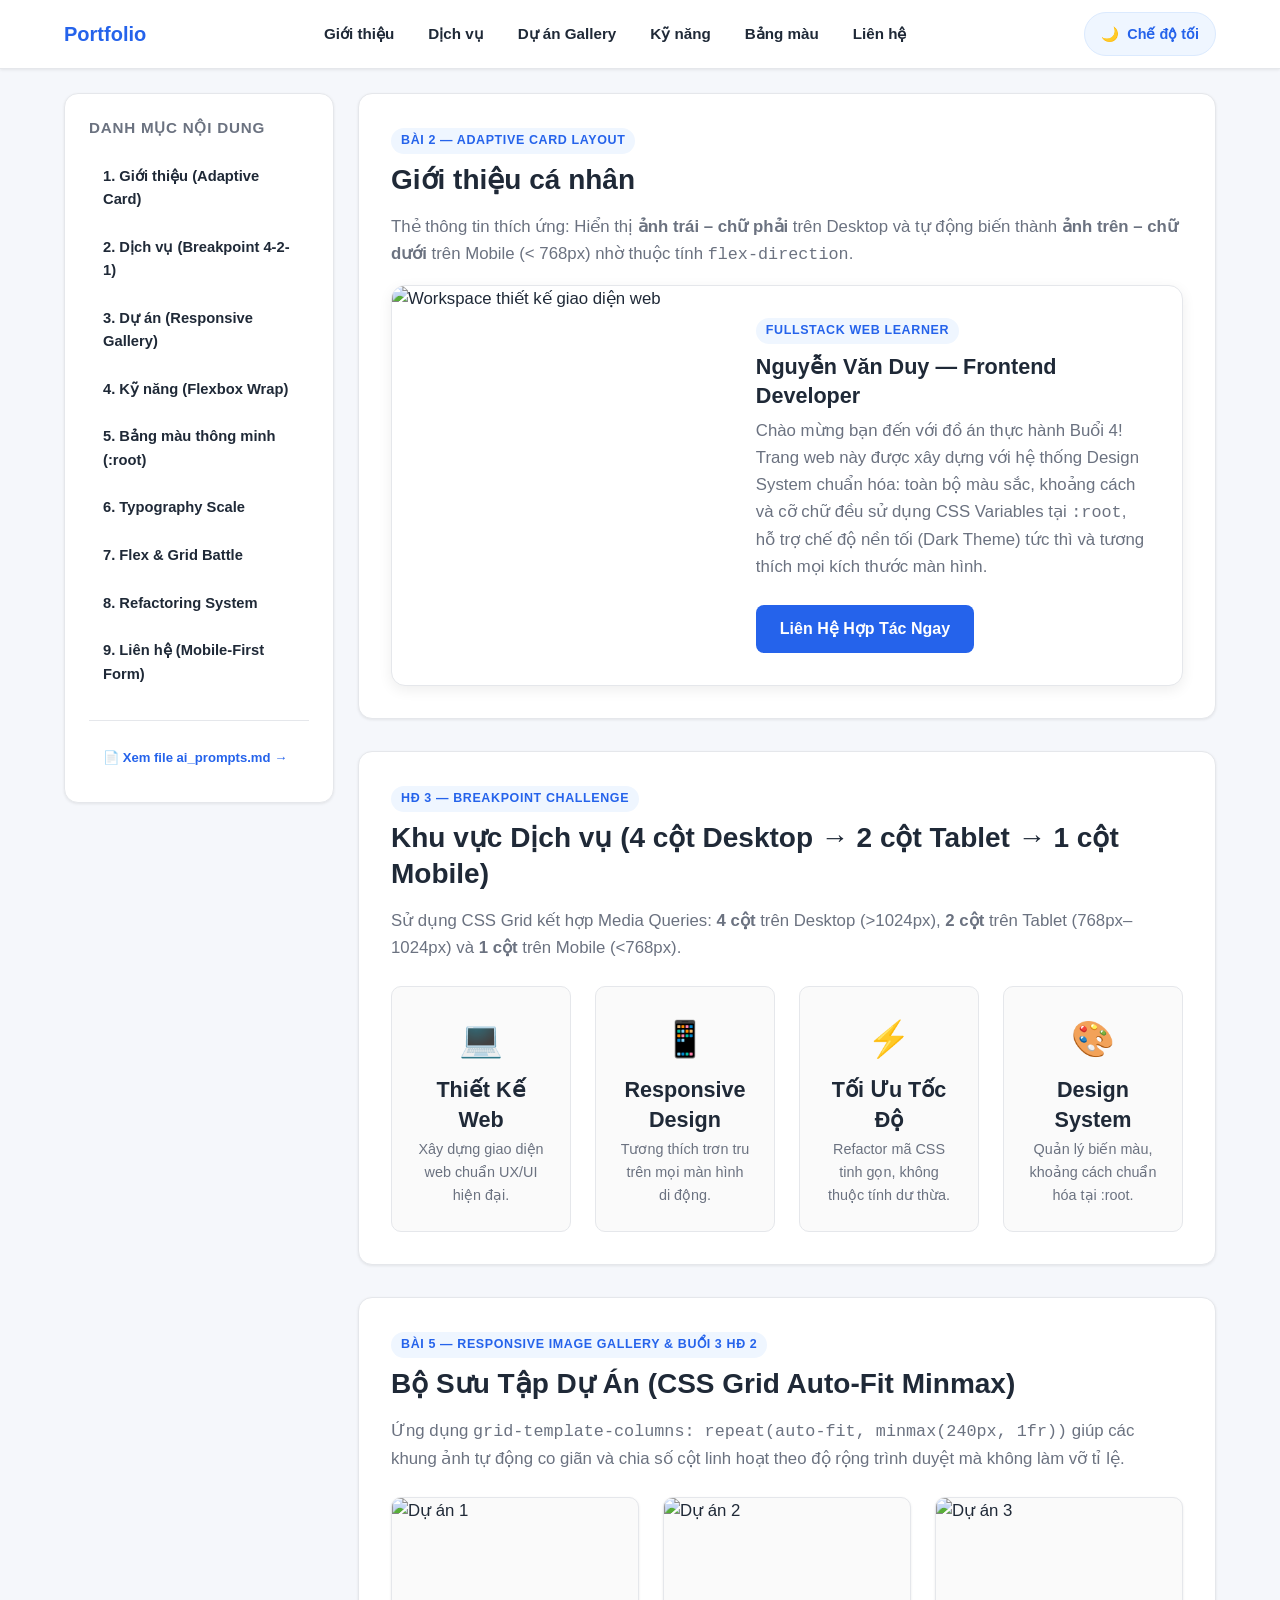
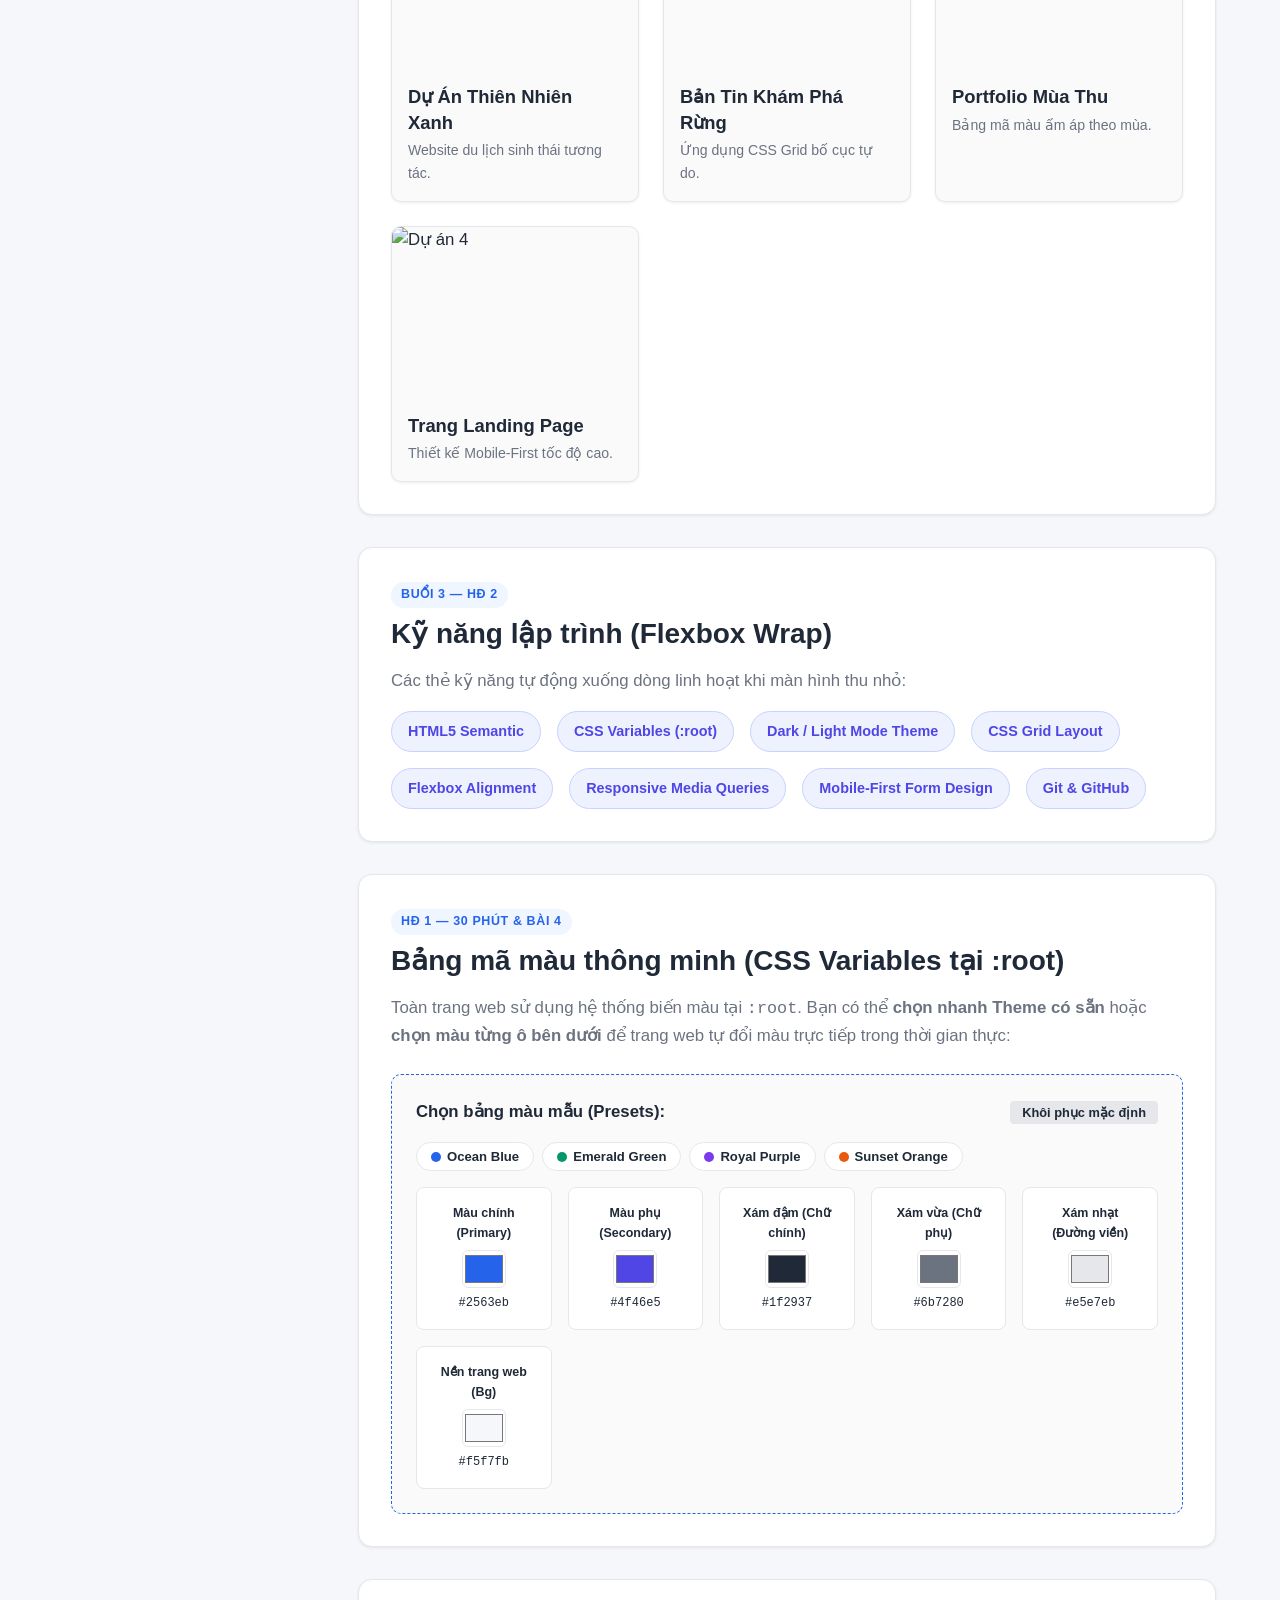
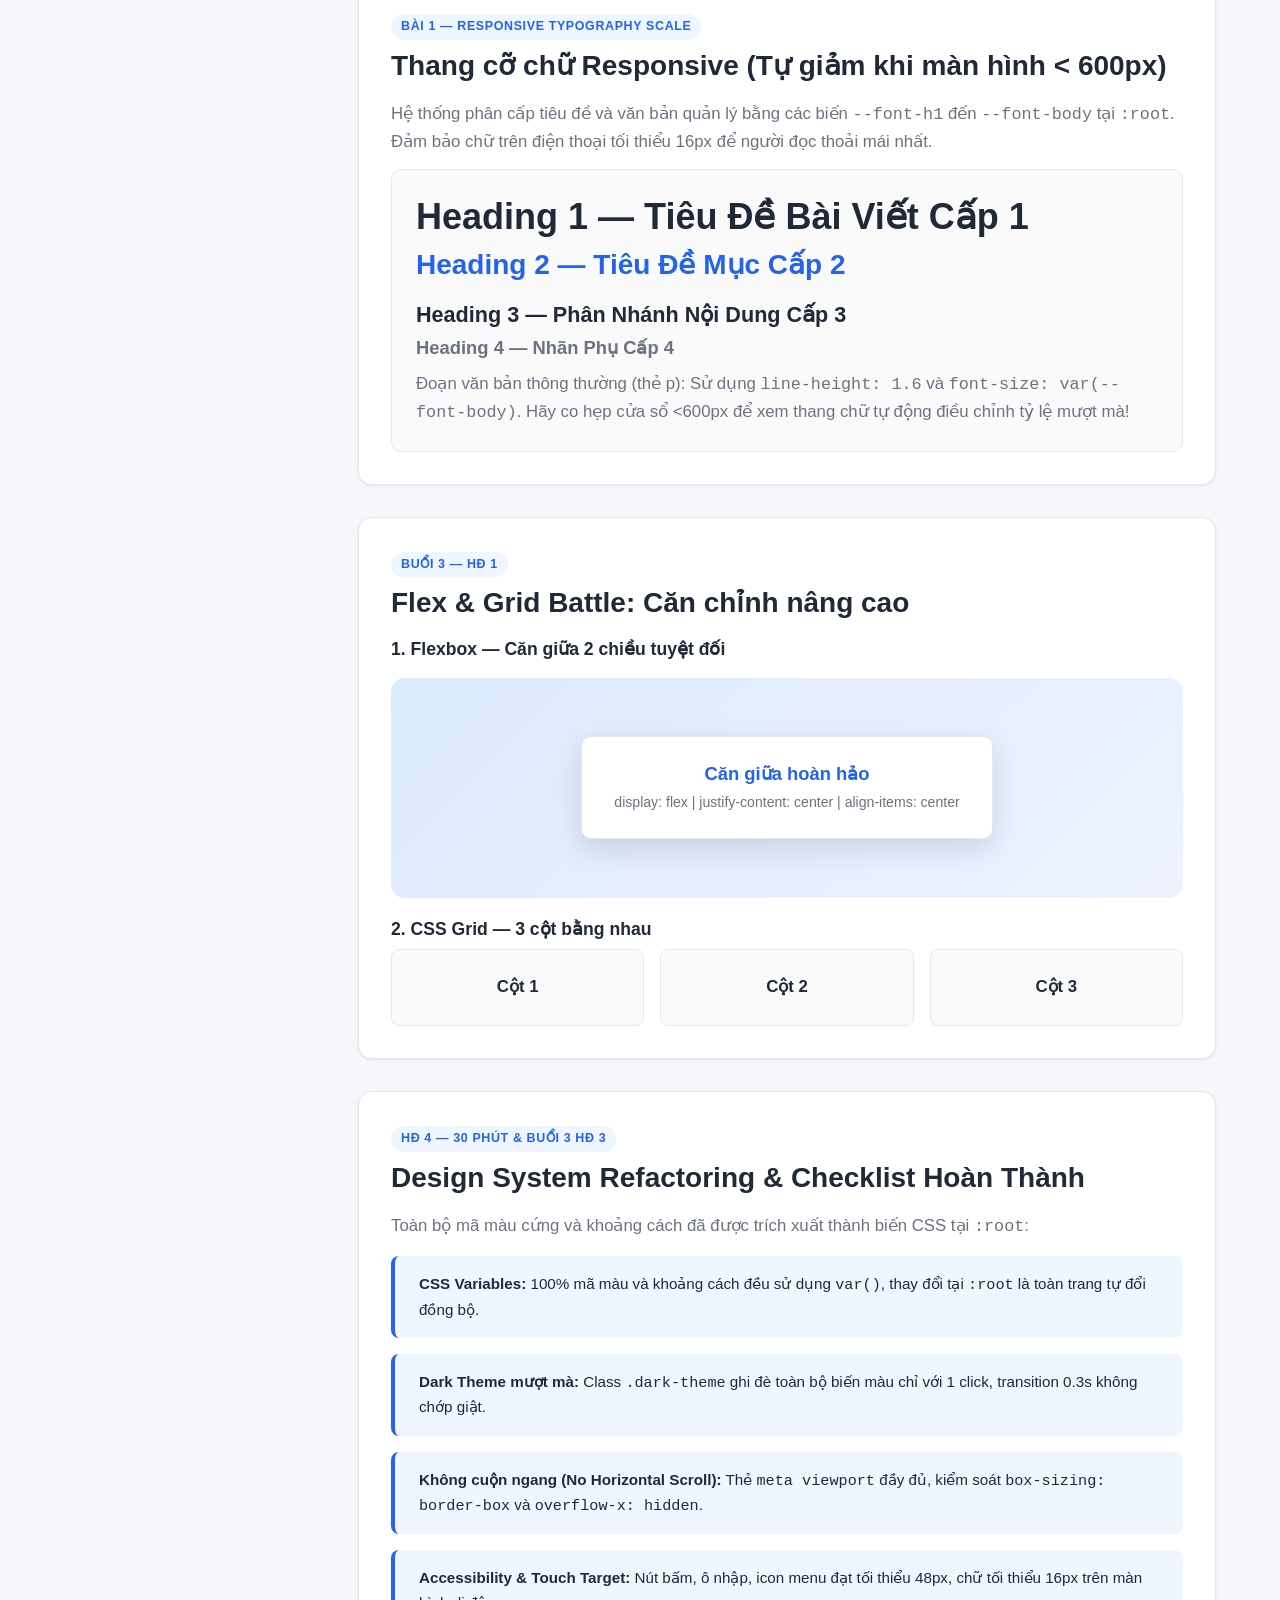
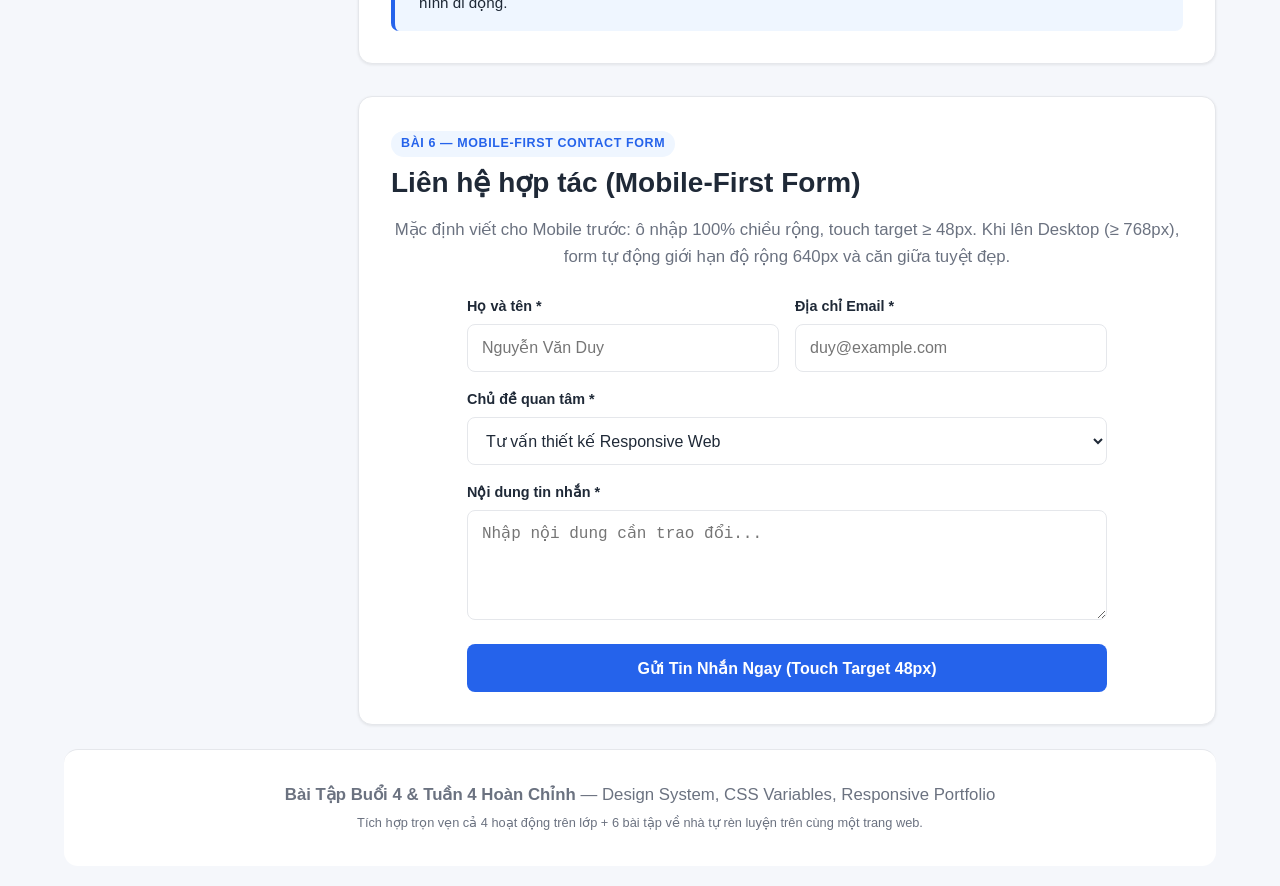
==== commit 76b2b487: "Update: Doi logo thanh Portfolio" ====
--- a/Bài tập buổi 4/index.html
+++ b/Bài tập buổi 4/index.html
@@ -798,7 +798,7 @@
     <header class="site-navbar">
         <div class="navbar-container">
             <a href="#" class="navbar-brand">
-                <span>⚡ Portfolio Buổi 4</span>
+                <span>Portfolio</span>
             </a>
 
             <!-- Menu ngang đầy đủ trên Desktop (ẩn trên mobile bằng display: none) -->
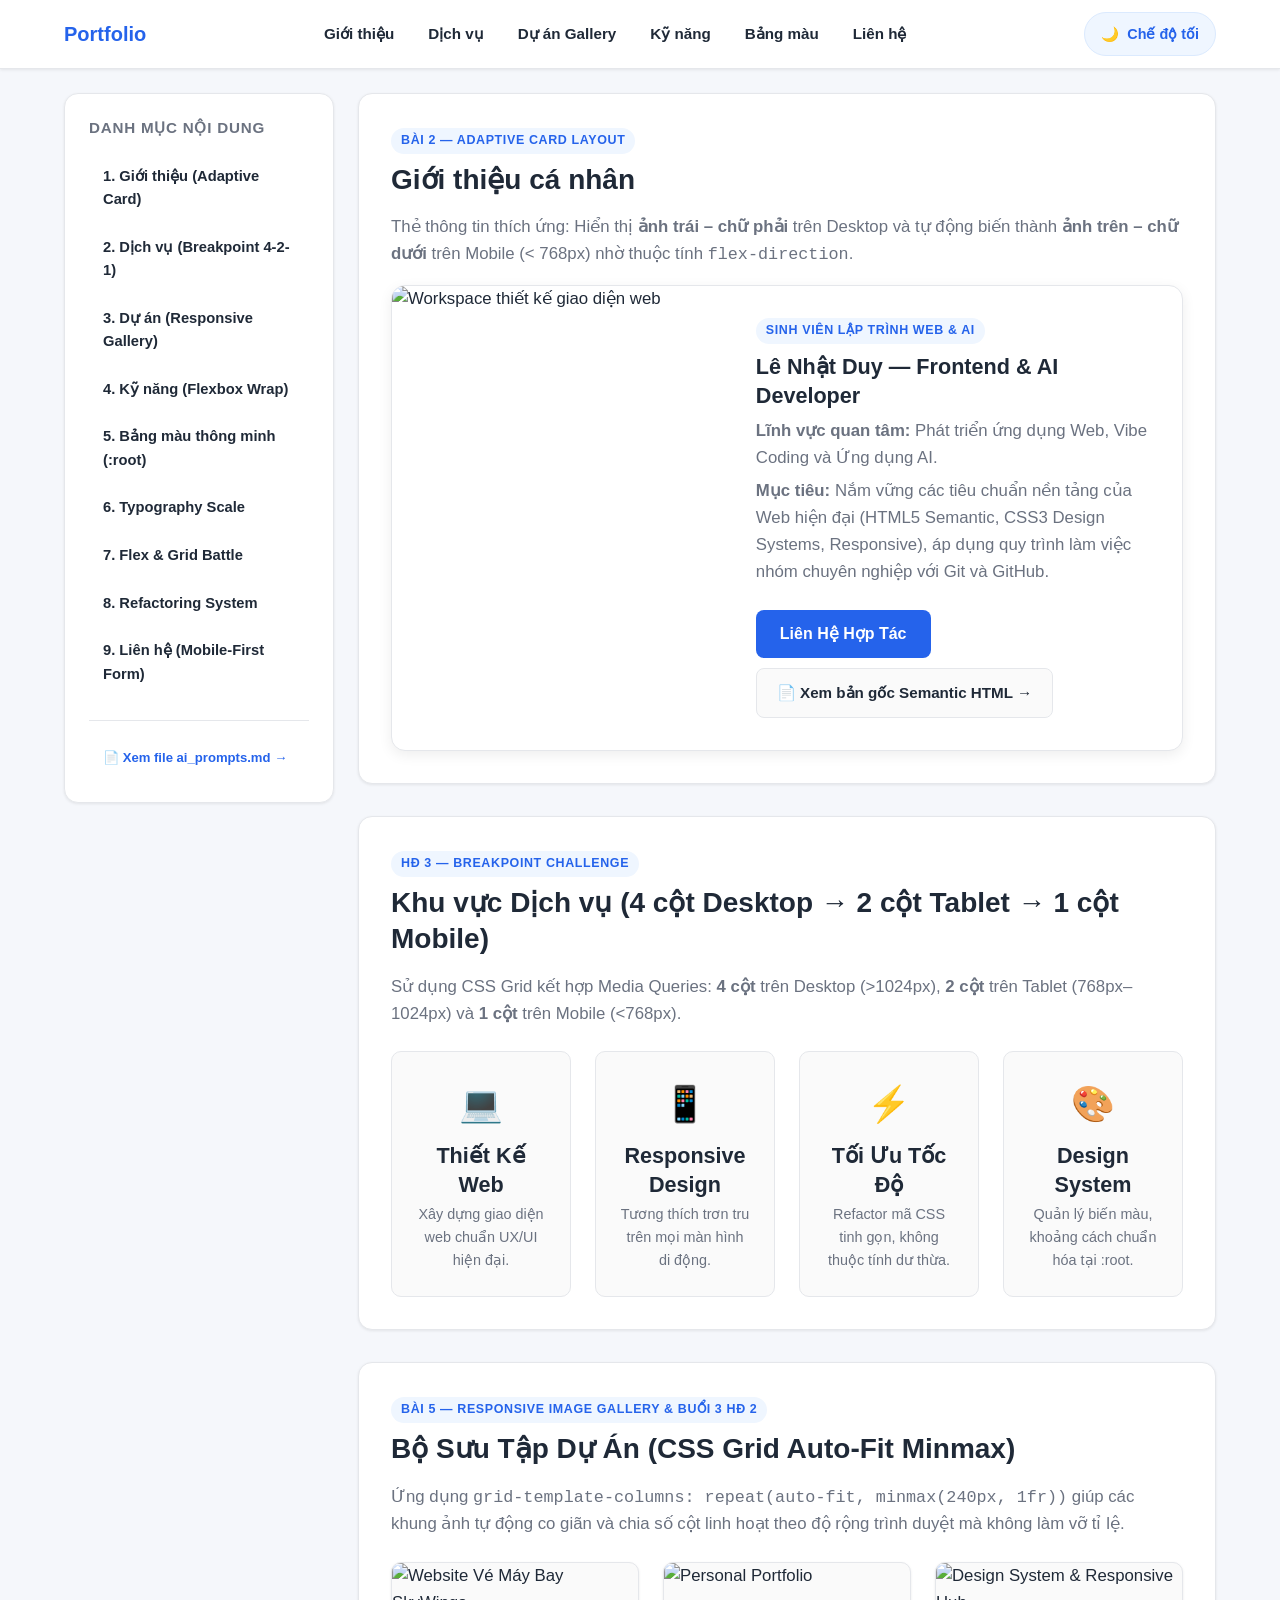
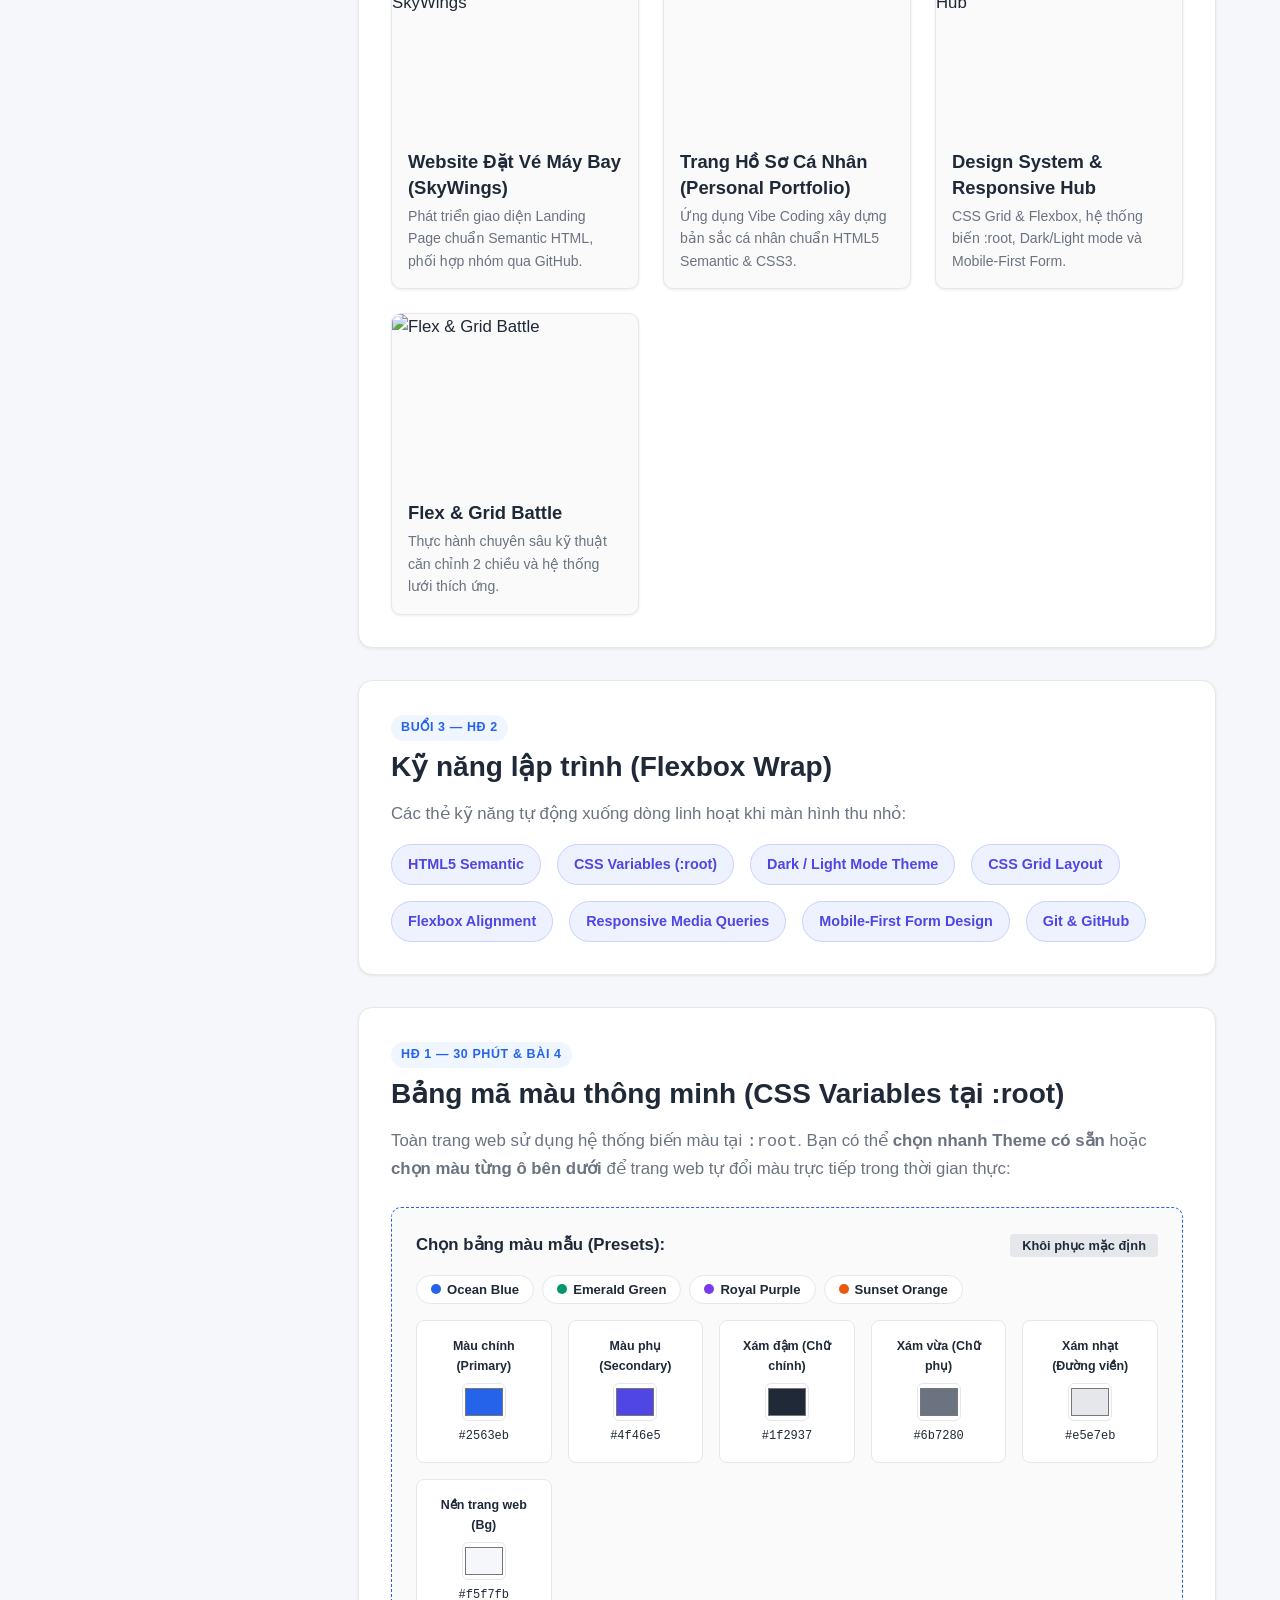
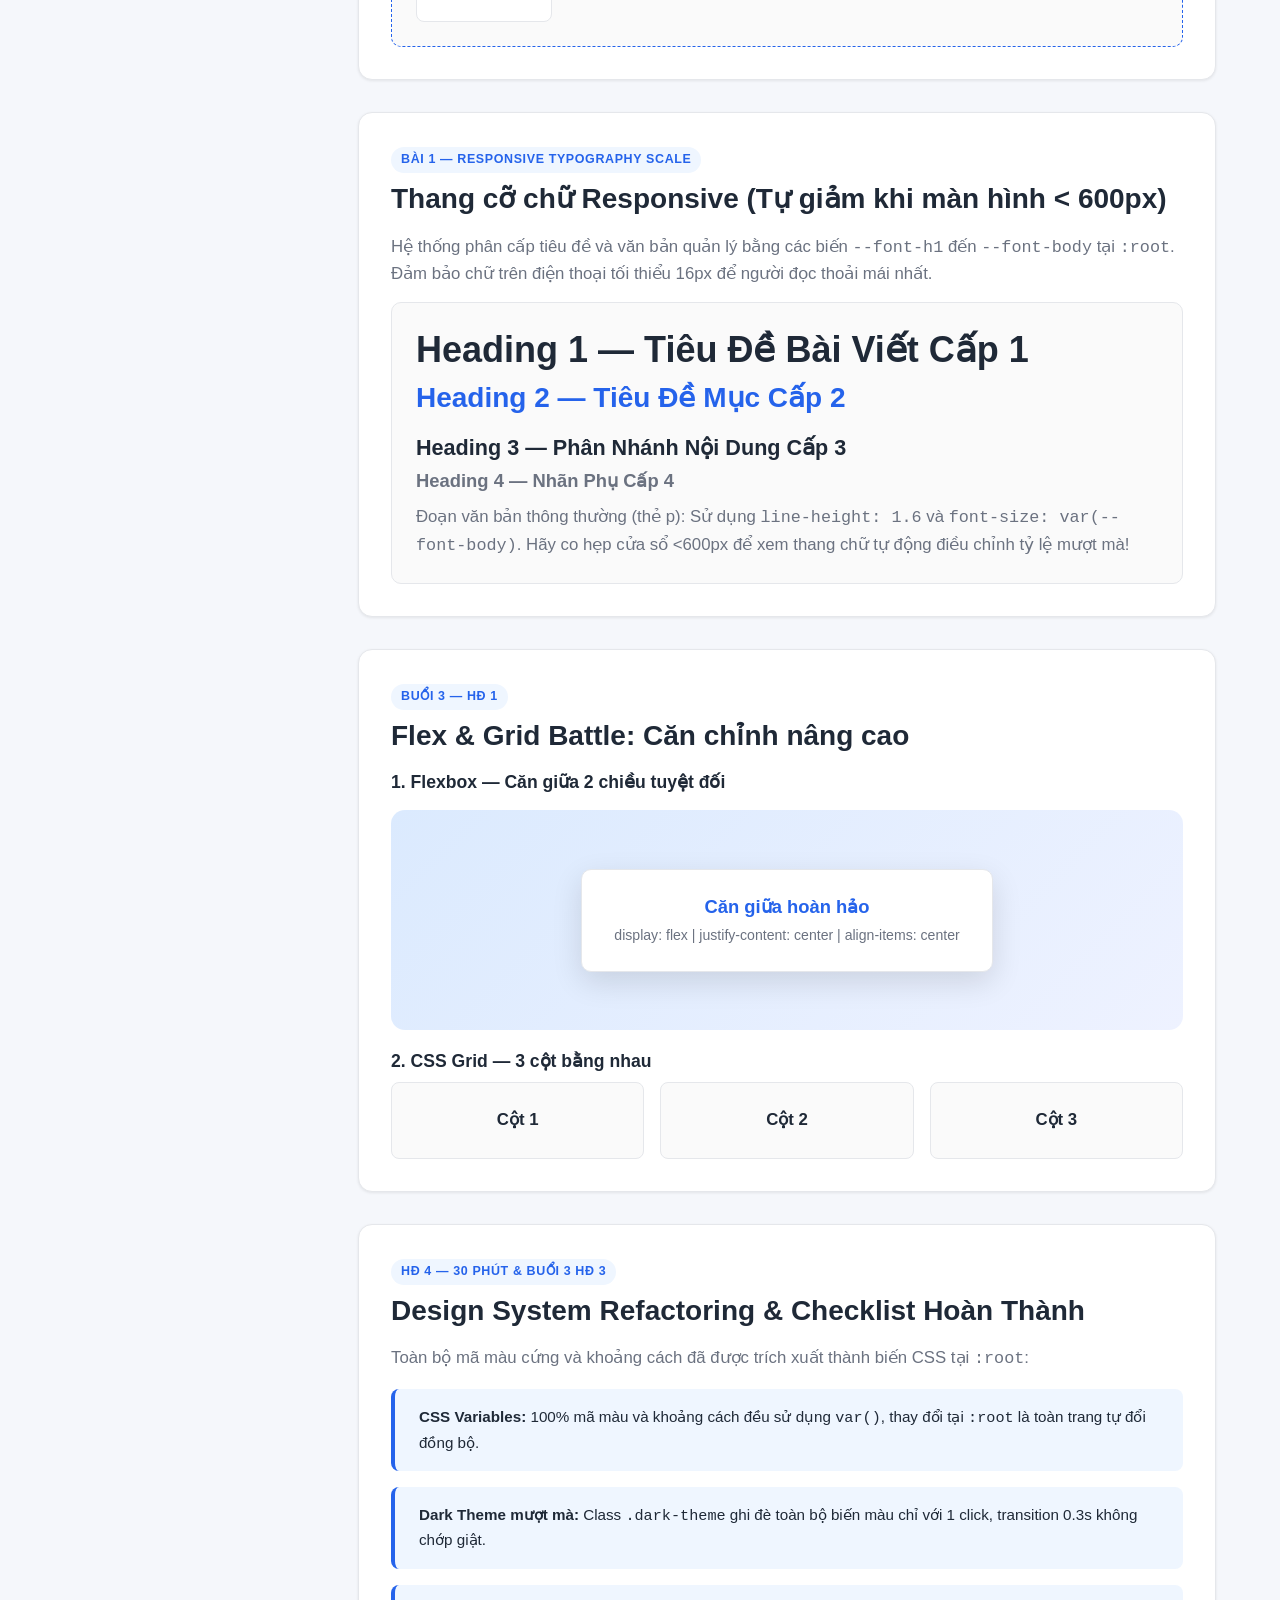
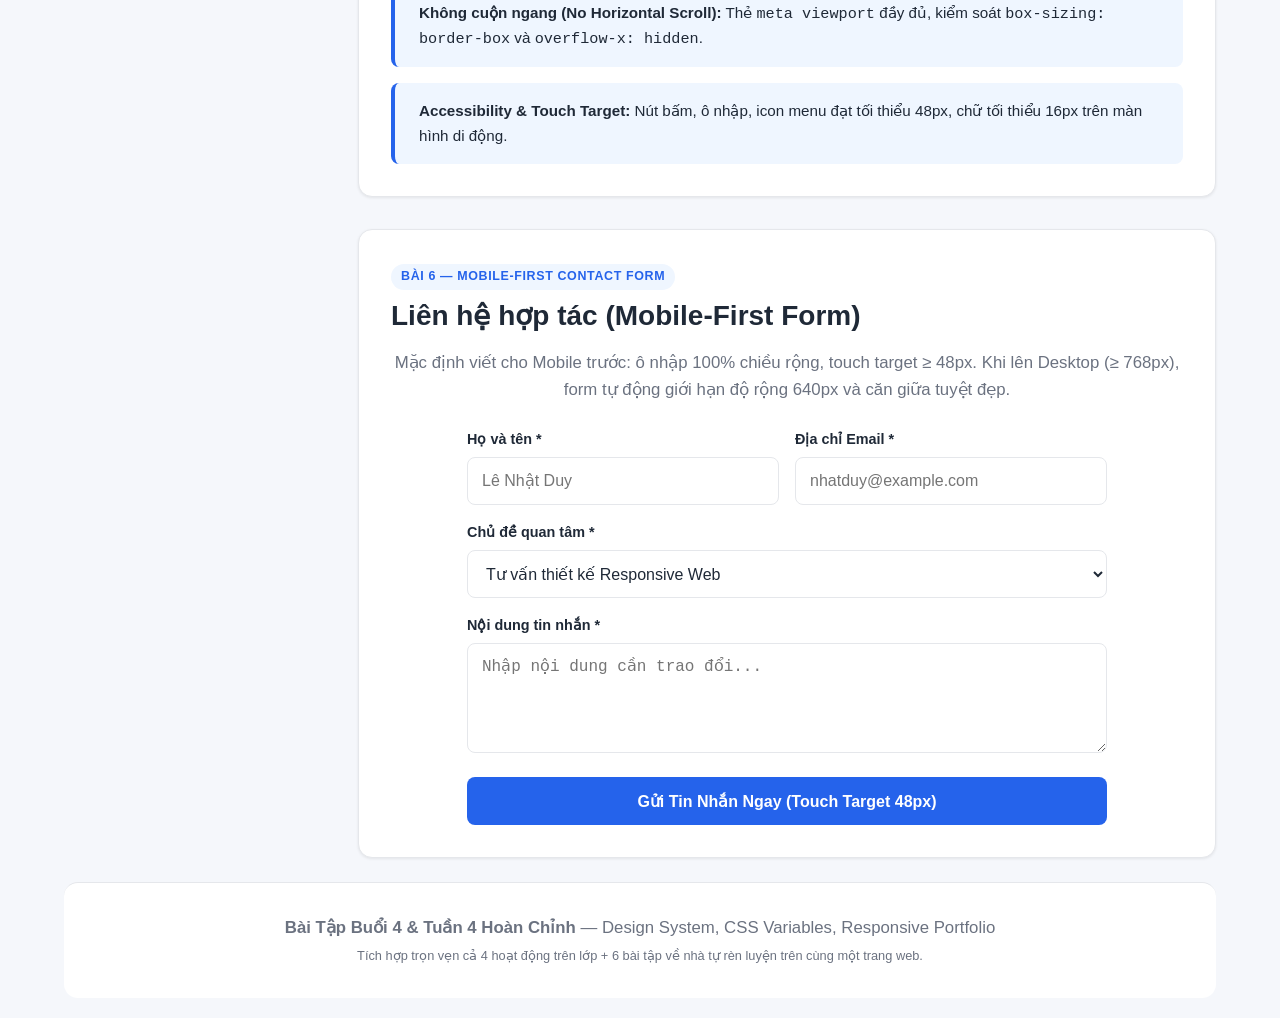
==== commit 29f4e268: "Feat: Dong bo thu muc portfolio tu branch feature/personal-portfolio va tich hop truc tiep noi dung " ====
--- a/Bài tập buổi 4/index.html
+++ b/Bài tập buổi 4/index.html
@@ -881,14 +881,22 @@
                         <img src="https://images.unsplash.com/photo-1498050108023-c5249f4df085?auto=format&fit=crop&w=800&q=80" alt="Workspace thiết kế giao diện web">
                     </div>
                     <div class="adaptive-bio-content">
-                        <span class="section-badge" style="align-self: flex-start; margin-bottom: 8px;">Fullstack Web Learner</span>
-                        <h3>Nguyễn Văn Duy — Frontend Developer</h3>
+                        <span class="section-badge" style="align-self: flex-start; margin-bottom: 8px;">Sinh viên Lập trình Web & AI</span>
+                        <h3>Lê Nhật Duy — Frontend & AI Developer</h3>
                         <p style="color: var(--color-gray-medium); margin-top: 8px;">
-                            Chào mừng bạn đến với đồ án thực hành Buổi 4! Trang web này được xây dựng với hệ thống Design System chuẩn hóa: toàn bộ màu sắc, khoảng cách và cỡ chữ đều sử dụng CSS Variables tại <code>:root</code>, hỗ trợ chế độ nền tối (Dark Theme) tức thì và tương thích mọi kích thước màn hình.
+                            <strong>Lĩnh vực quan tâm:</strong> Phát triển ứng dụng Web, Vibe Coding và Ứng dụng AI.
                         </p>
-                        <button type="button" class="adaptive-cta-btn" onclick="document.getElementById('contact').scrollIntoView({behavior: 'smooth'})">
-                            Liên Hệ Hợp Tác Ngay
-                        </button>
+                        <p style="color: var(--color-gray-medium); margin-top: 6px;">
+                            <strong>Mục tiêu:</strong> Nắm vững các tiêu chuẩn nền tảng của Web hiện đại (HTML5 Semantic, CSS3 Design Systems, Responsive), áp dụng quy trình làm việc nhóm chuyên nghiệp với Git và GitHub.
+                        </p>
+                        <div style="display: flex; gap: 10px; flex-wrap: wrap; margin-top: var(--space-3);">
+                            <button type="button" class="adaptive-cta-btn" style="margin-top: 0;" onclick="document.getElementById('contact').scrollIntoView({behavior: 'smooth'})">
+                                Liên Hệ Hợp Tác
+                            </button>
+                            <a href="../portfolio/index.html" target="_blank" style="text-decoration: none; padding: 12px 20px; background: var(--color-surface-subtle); border: 1px solid var(--color-gray-light); color: var(--color-gray-dark); border-radius: var(--radius-sm); font-weight: 700; font-size: 0.95rem; display: inline-flex; align-items: center; gap: 6px;">
+                                📄 Xem bản gốc Semantic HTML →
+                            </a>
+                        </div>
                     </div>
                 </article>
             </section>
@@ -939,41 +947,41 @@
                 <div class="integrated-gallery-grid">
                     <div class="gallery-card-item">
                         <div class="gallery-card-img">
-                            <img src="https://images.unsplash.com/photo-1506744038136-46273834b3fb?auto=format&fit=crop&w=600&q=80" alt="Dự án 1">
+                            <img src="https://images.unsplash.com/photo-1436491865332-7a61a109cc05?auto=format&fit=crop&w=600&q=80" alt="Website Vé Máy Bay SkyWings">
                         </div>
                         <div class="gallery-card-caption">
-                            <h4>Dự Án Thiên Nhiên Xanh</h4>
-                            <p>Website du lịch sinh thái tương tác.</p>
+                            <h4>Website Đặt Vé Máy Bay (SkyWings)</h4>
+                            <p>Phát triển giao diện Landing Page chuẩn Semantic HTML, phối hợp nhóm qua GitHub.</p>
                         </div>
                     </div>
 
                     <div class="gallery-card-item">
                         <div class="gallery-card-img">
-                            <img src="https://images.unsplash.com/photo-1470071459604-3b5ec3a7fe05?auto=format&fit=crop&w=600&q=80" alt="Dự án 2">
+                            <img src="https://images.unsplash.com/photo-1507238691740-187a5b1d37b8?auto=format&fit=crop&w=600&q=80" alt="Personal Portfolio">
                         </div>
                         <div class="gallery-card-caption">
-                            <h4>Bản Tin Khám Phá Rừng</h4>
-                            <p>Ứng dụng CSS Grid bố cục tự do.</p>
+                            <h4>Trang Hồ Sơ Cá Nhân (Personal Portfolio)</h4>
+                            <p>Ứng dụng Vibe Coding xây dựng bản sắc cá nhân chuẩn HTML5 Semantic & CSS3.</p>
                         </div>
                     </div>
 
                     <div class="gallery-card-item">
                         <div class="gallery-card-img">
-                            <img src="https://images.unsplash.com/photo-1447752875215-b2761acb3c5d?auto=format&fit=crop&w=600&q=80" alt="Dự án 3">
+                            <img src="https://images.unsplash.com/photo-1551288049-bebda4e38f71?auto=format&fit=crop&w=600&q=80" alt="Design System & Responsive Hub">
                         </div>
                         <div class="gallery-card-caption">
-                            <h4>Portfolio Mùa Thu</h4>
-                            <p>Bảng mã màu ấm áp theo mùa.</p>
+                            <h4>Design System & Responsive Hub</h4>
+                            <p>CSS Grid & Flexbox, hệ thống biến :root, Dark/Light mode và Mobile-First Form.</p>
                         </div>
                     </div>
 
                     <div class="gallery-card-item">
                         <div class="gallery-card-img">
-                            <img src="https://images.unsplash.com/photo-1469474968028-56623f02e42e?auto=format&fit=crop&w=600&q=80" alt="Dự án 4">
+                            <img src="https://images.unsplash.com/photo-1498050108023-c5249f4df085?auto=format&fit=crop&w=600&q=80" alt="Flex & Grid Battle">
                         </div>
                         <div class="gallery-card-caption">
-                            <h4>Trang Landing Page</h4>
-                            <p>Thiết kế Mobile-First tốc độ cao.</p>
+                            <h4>Flex & Grid Battle</h4>
+                            <p>Thực hành chuyên sâu kỹ thuật căn chỉnh 2 chiều và hệ thống lưới thích ứng.</p>
                         </div>
                     </div>
                 </div>
@@ -1145,11 +1153,11 @@
                         <div class="form-grid-fields-row">
                             <div class="form-input-group">
                                 <label for="formName">Họ và tên *</label>
-                                <input type="text" id="formName" placeholder="Nguyễn Văn Duy" required>
+                                <input type="text" id="formName" placeholder="Lê Nhật Duy" required>
                             </div>
                             <div class="form-input-group">
                                 <label for="formEmail">Địa chỉ Email *</label>
-                                <input type="email" id="formEmail" placeholder="duy@example.com" required>
+                                <input type="email" id="formEmail" placeholder="nhatduy@example.com" required>
                             </div>
                         </div>
 
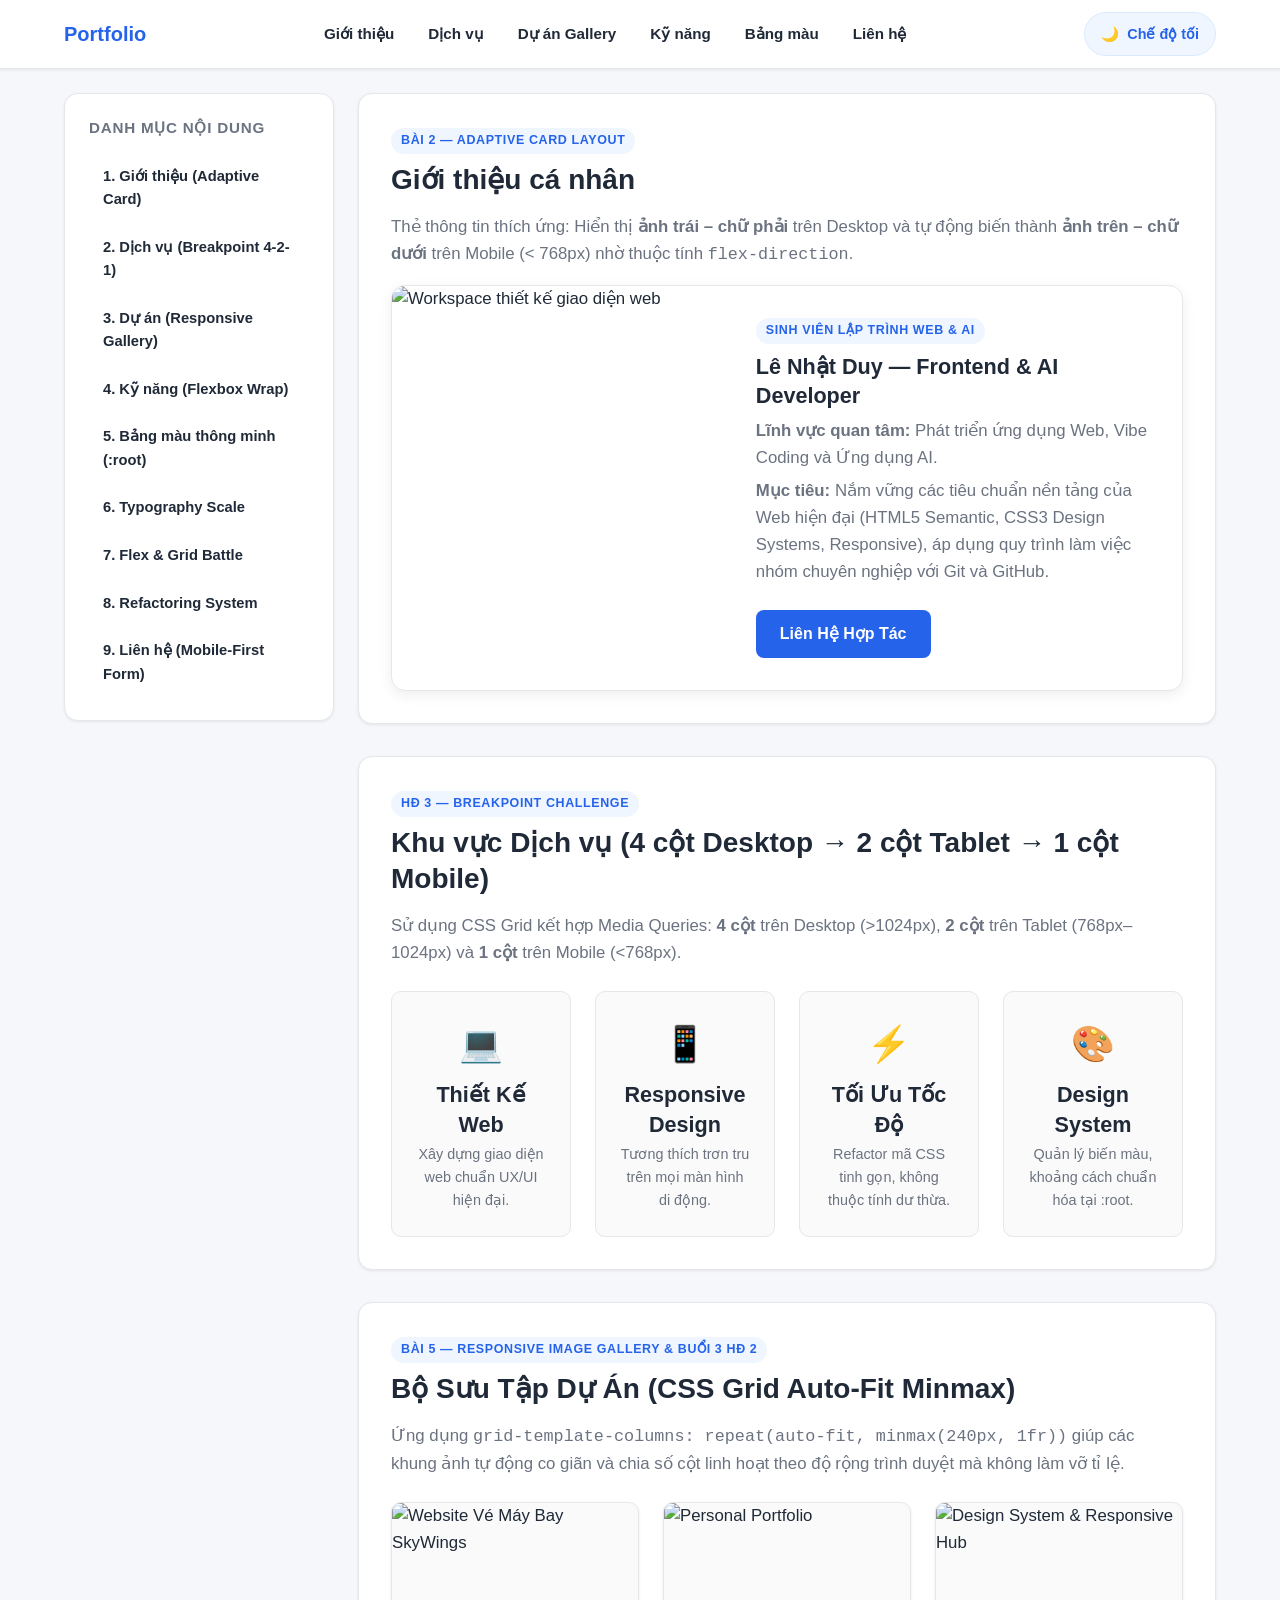
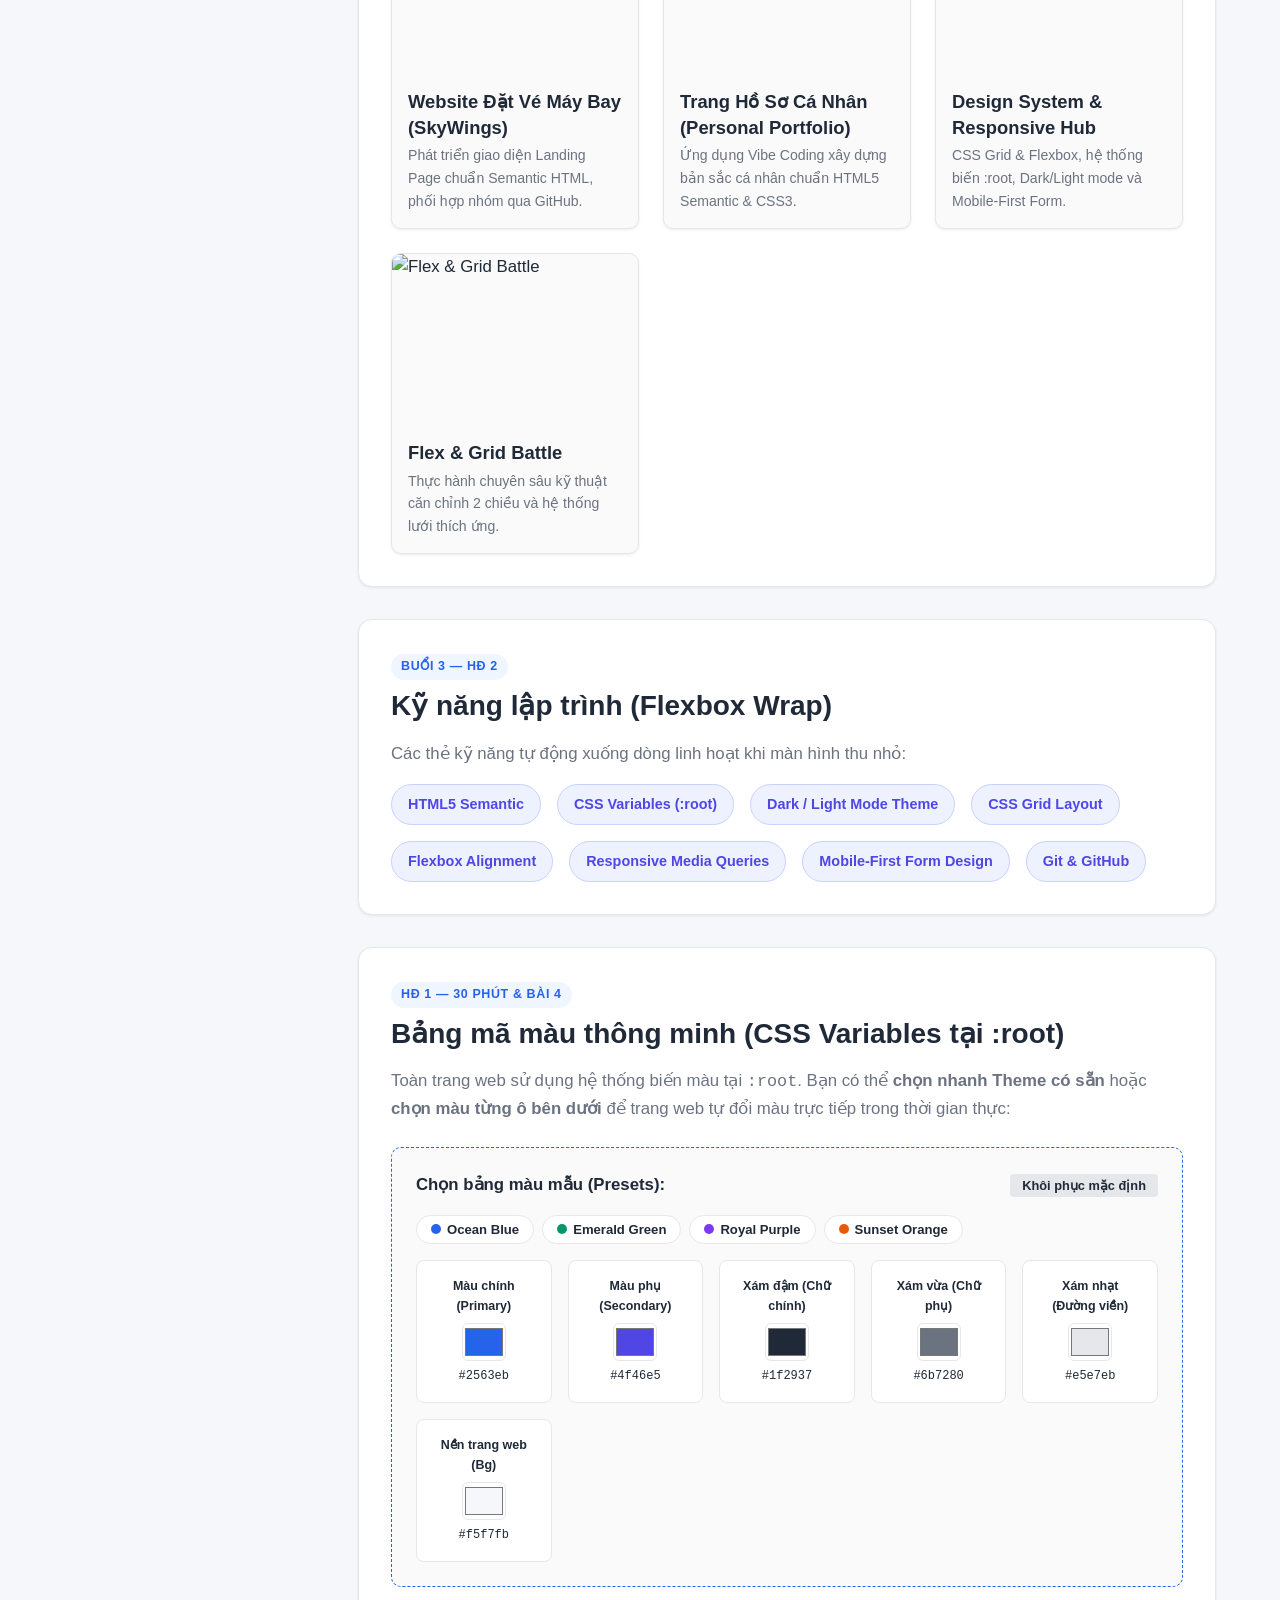
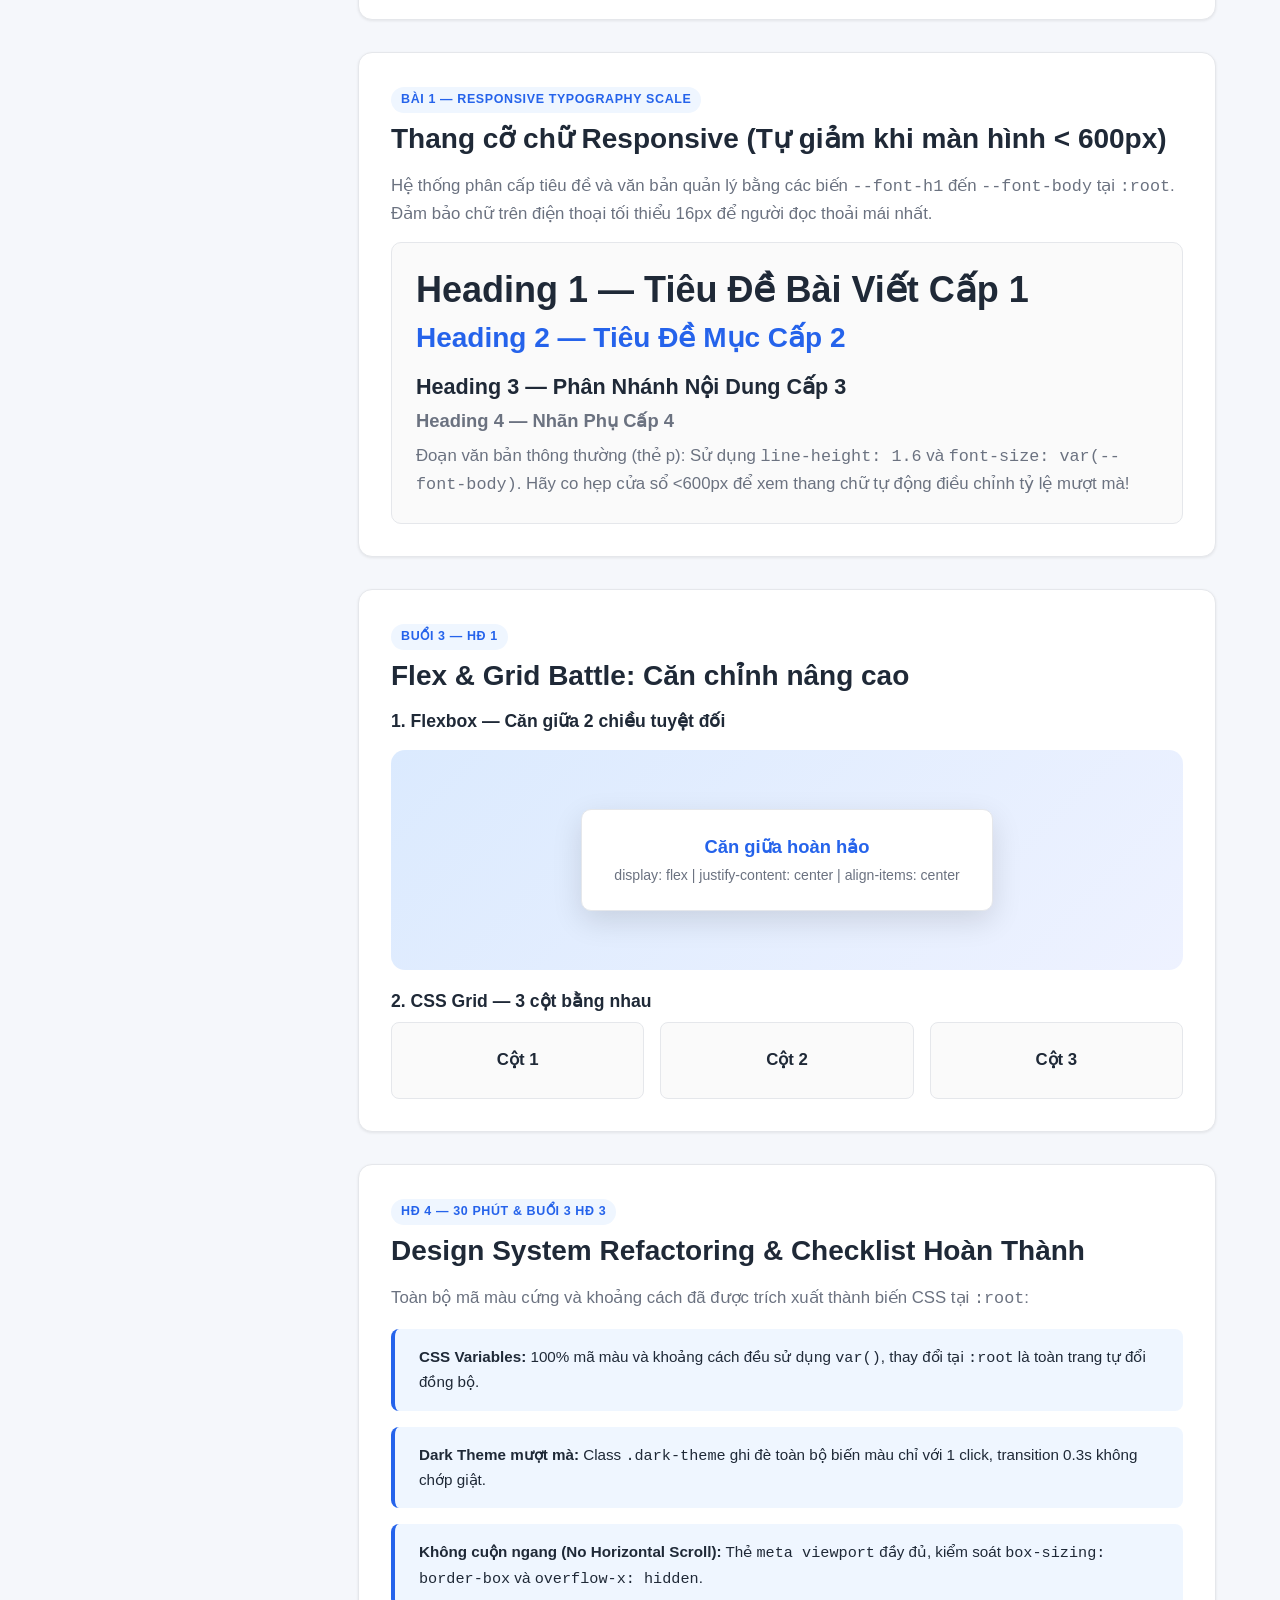
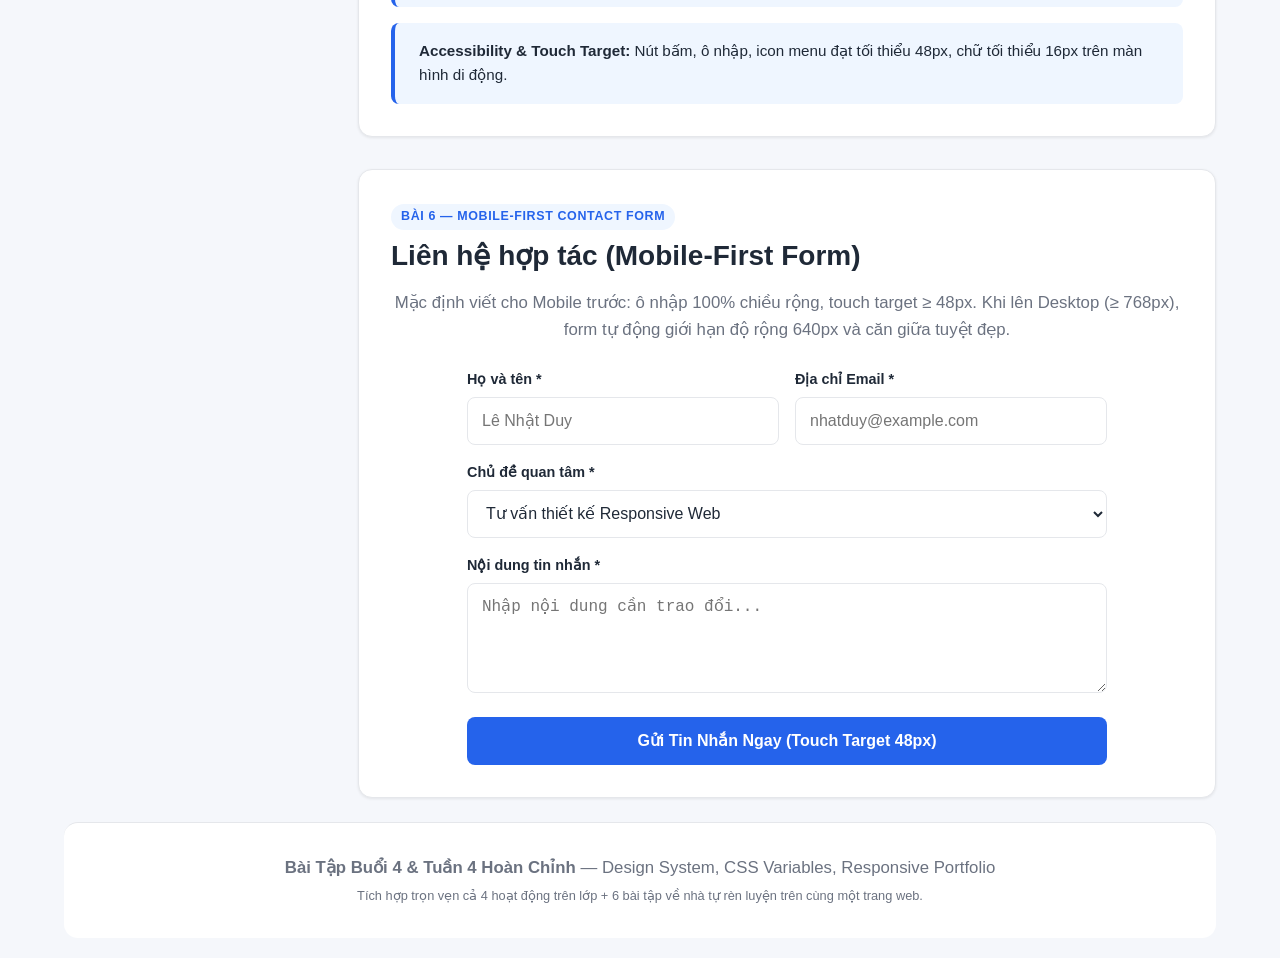
==== commit 45b3b216: "Clean: Don dep gon gang, chi giu lai file index.html duy nhat tich hop toan bo cho Buoi 4" ====
--- a/Bài tập buổi 4/index.html
+++ b/Bài tập buổi 4/index.html
@@ -858,11 +858,6 @@
                 <a href="#contact">9. Liên hệ (Mobile-First Form)</a>
             </nav>
 
-            <div style="margin-top: var(--space-3); padding-top: var(--space-2); border-top: 1px solid var(--color-gray-light);">
-                <a href="ai_prompts.md" target="_blank" style="font-size: 0.82rem; color: var(--color-primary); text-decoration: none; display: flex; align-items: center; gap: 6px;">
-                    📄 Xem file ai_prompts.md →
-                </a>
-            </div>
         </aside>
 
         <!-- Nội dung chính -->
@@ -893,9 +888,6 @@
                             <button type="button" class="adaptive-cta-btn" style="margin-top: 0;" onclick="document.getElementById('contact').scrollIntoView({behavior: 'smooth'})">
                                 Liên Hệ Hợp Tác
                             </button>
-                            <a href="../portfolio/index.html" target="_blank" style="text-decoration: none; padding: 12px 20px; background: var(--color-surface-subtle); border: 1px solid var(--color-gray-light); color: var(--color-gray-dark); border-radius: var(--radius-sm); font-weight: 700; font-size: 0.95rem; display: inline-flex; align-items: center; gap: 6px;">
-                                📄 Xem bản gốc Semantic HTML →
-                            </a>
                         </div>
                     </div>
                 </article>
